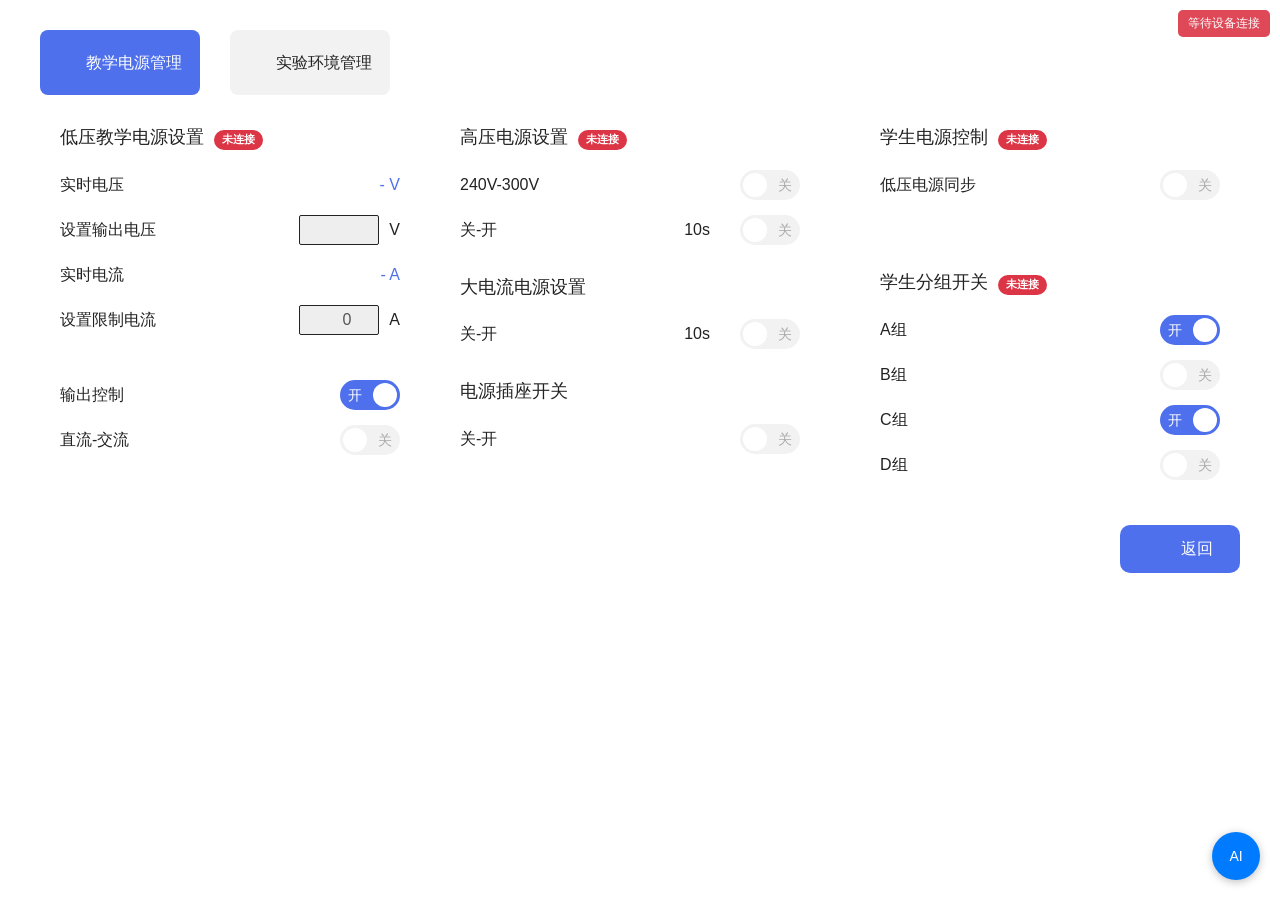
==== android/platforms/android/app/src/main/assets/www/index.html @ 3ff2d320 "Initial commit: SSLAB-WWW v2.0.1 full source" ====
<!DOCTYPE HTML>
<html lang="zh-CN">
<head>
	<meta http-equiv="Content-Type" content="text/html; charset=UTF-8">
    <meta http-equiv="X-UA-Compatible" content="IE=edge">
	<meta http-equiv="X-UA-Compatible" content="IE=edge,chrome=1">
	<meta name="renderer" content="webkit">
    <meta name="viewport" content="width=device-width, initial-scale=1.0, maximum-scale=1.0, user-scalable=no">
    <title>实验室综合管理</title>
    <meta name="description" content="">
    <meta name="keywords" content="">

    
    <!-- Bootstrap -->
	<link href="css/bootstrap.css" rel="stylesheet">
	<link href="css/style.css" rel="stylesheet">
    <style>
        /* Inline Status Badges */
        .status-badge {
            display: inline-block;
            margin-left: 10px;
            padding: 2px 8px;
            border-radius: 12px;
            font-size: 11px;
            font-weight: bold;
        }
        .status-badge.connected {
            background-color: #28a745;
            color: white;
        }
        .status-badge.disconnected {
            background-color: #dc3545;
            color: white;
        }
        .status-badge.count {
            background-color: #007bff;
            color: white;
        }
        /* Top Right System Status */
        .system-status {
            position: fixed;
            top: 10px;
            right: 10px;
            z-index: 9999;
            background: rgba(0,0,0,0.6);
            color: white;
            padding: 5px 10px;
            border-radius: 5px;
            font-size: 12px;
            display: none;
            cursor: pointer;
            user-select: none;
        }
        .system-status.online { background: rgba(40, 167, 69, 0.9); }
        .system-status.offline { background: rgba(220, 53, 69, 0.9); cursor: default; }
        #devInfoPopup {
            display: none;
            position: fixed;
            top: 40px;
            right: 10px;
            z-index: 10000;
            background: #222;
            color: #eee;
            border-radius: 6px;
            padding: 10px 14px;
            font-size: 13px;
            line-height: 1.8;
            box-shadow: 0 4px 12px rgba(0,0,0,0.5);
            min-width: 200px;
        }
        #devInfoPopup .dev-id-val { color: #5bc0de; font-family: monospace; font-size: 15px; }
        #devInfoPopup .close-tip { float: right; opacity: 0.5; cursor: pointer; margin-left: 10px; }
    </style>
</head>
<body style="background-attachment: fixed;"> <!-- Fix background scroll issue -->
    <!-- System Connection Status Indicator -->
    <div id="connStatus" class="system-status" style="display:none;"></div>
    <div id="devInfoPopup">
        <span class="close-tip" onclick="$('#devInfoPopup').hide();">✕</span>
        <div>设备ID</div>
        <div class="dev-id-val" id="popupDevId">获取中...</div>
        <div style="margin-top:6px;font-size:11px;opacity:0.6;">版本 <span id="popupVersion"></span></div>
    </div>

    <!-- Server Detection & Auto Refresh -->
    <script>
    (function() {
        var REFRESH_INTERVAL = 600000; // 10 minutes refresh
        setTimeout(function() {
            console.log("Scheduled Refresh...");
            window.location.reload();
        }, REFRESH_INTERVAL);
    })();
    </script>

	<!-- Auto-Zoom Container Script -->
	<script>
        function resizeLayout() {
            var width = window.innerWidth;
            var box = document.querySelector('.center-box');
            if(width < 1250) {
                 // Calculate zoom scale
                 var scale = width / 1250;
                 if(scale < 0.6) scale = 0.6;
                 box.style.transform = 'scale(' + scale + ')';
                 box.style.transformOrigin = 'top center';
                 box.style.width = '1200px'; 
             } else {
                 box.style.transform = 'none';
                 box.style.width = '1200px';
             }
        }
        window.addEventListener('resize', resizeLayout);
        window.addEventListener('load', resizeLayout);
	</script>
	<div class="center-box">
		<ul class="tabs-ul clearfix text-center">
			<li class="active"><a href="#home" aria-controls="home" role="tab" data-toggle="tab"><span>教学电源管理</span></a></li>
			<li><a href="#profile" aria-controls="profile" role="tab" data-toggle="tab"><span>实验环境管理</span></a></li>
			<li class="hidden-tab"><a href="#messages" aria-controls="messages" role="tab" data-toggle="tab"><span>互动教学管理</span></a></li>
			<li class="hidden-tab"><a href="#settings" aria-controls="settings" role="tab" data-toggle="tab"><span>系统设置</span></a></li>
		</ul>
		<!-- Tab panes -->
		<div class="tab-content">
		    <div role="tabpanel" class="tab-pane active" id="home">
				<div class="clearfix">
					<div class="pull-left left-box">
						<div class="box-title">低压教学电源设置<span class="status-badge disconnected" id="status8888">未连接</span></div>
						<div class="clearfix left-box-c">
							<div class="pull-left left-box-txt">实时电压</div>
							<div class="pull-right dw-txt blue" id="realVoltageDiv">- V</div>
						</div>
						<div class="clearfix left-box-c">
							<div class="pull-left left-box-txt">设置输出电压</div>
							<div class="pull-right">
								<div class="pull-left"><input type="number" class="form-control dy-input" value="" min="0" max="30" step="0.1" id="LowDYSZ" onchange="settingInput(this.id, this.value)"></div>
								<div class="pull-left dw-txt">V</div>
							</div>
						</div>
						<div class="clearfix left-box-c">
							<div class="pull-left left-box-txt">实时电流</div>
							<div class="pull-right dw-txt blue" id="realCurrentDiv">- A</div>
						</div>
						<div class="clearfix left-box-c">
							<div class="pull-left left-box-txt">设置限制电流</div>
							<div class="pull-right">
								<div class="pull-left"><input type="number" class="form-control dy-input" value="0" min="0" max="2" step="0.1" id="LowDLSZ" onchange="settingInput(this.id, this.value)"></div>
								<div class="pull-left dw-txt">A</div>
							</div>
						</div>
						<div class="clearfix left-box-c" style="margin-top: 45px;">
							<div class="pull-left left-box-txt">输出控制</div>
							<div class="pull-right">
								<div class="switch active" id="LowKZ"><input type="checkbox" checked="checked"><span>开</span><font>关</font></div>
							</div>
						</div>
						<div class="clearfix left-box-c">
							<div class="pull-left left-box-txt">直流-交流</div>
							<div class="pull-right">
								<div class="switch" id="LowDC_AC"><input type="checkbox"><span>开</span><font>关</font></div>
							</div>
						</div>
					</div>
					<div class="pull-left left-box">
						<div class="box-title">高压电源设置<span class="status-badge disconnected" id="status8234a">未连接</span></div>
						<div class="clearfix left-box-c">
							<div class="pull-left left-box-txt">240V-300V</div>
							<div class="pull-right">
								<div class="switch" id="HighXZ"><input type="checkbox"><span>开</span><font>关</font></div>
							</div>
						</div>
						<div class="clearfix left-box-c">
							<div class="pull-left left-box-txt">关-开</div>
							<div class="pull-right">
								<div class="pull-left date-txt"><span id="HighKZCountdown">10s</span></div>
								<div class="switch pull-left" id="HighKZ"><input type="checkbox"><span>开</span><font>关</font></div>
							</div>
						</div>
						<div class="box-title" style="margin-top: 30px;">大电流电源设置</div>
						<div class="clearfix left-box-c">
							<div class="pull-left left-box-txt">关-开</div>
							<div class="pull-right">
								<div class="pull-left date-txt"><span id="HighCurrentCountdown">10s</span></div>
								<div class="switch pull-left" id="HighCurrent"><input type="checkbox"><span>开</span><font>关</font></div>
							</div>
						</div>
						<div class="box-title" style="margin-top: 30px;">电源插座开关</div>
						<div class="clearfix left-box-c">
							<div class="pull-left left-box-txt">关-开</div>
							<div class="pull-right">
								<div class="switch" id="PowerCZ"><input type="checkbox"><span>开</span><font>关</font></div>
							</div>
						</div>
					</div>
					<div class="pull-right right-width">
						<div class="left-box left-box-sm">
							<div class="box-title">学生电源控制<span class="status-badge disconnected" id="status8887">未连接</span></div>
							<div class="clearfix left-box-c">
								<div class="pull-left left-box-txt">低压电源同步</div>
								<div class="pull-right">
									<div class="switch" id="LowXSTB"><input type="checkbox"><span>开</span><font>关</font></div>
								</div>
							</div>
						</div>
						<div class="left-box left-box-xs">
							<div class="box-title">学生分组开关<span class="status-badge disconnected" id="status8234b">未连接</span></div>
							<div class="clearfix left-box-c">
								<div class="pull-left left-box-txt">A组</div>
								<div class="pull-right">
									<div class="switch active" id="XS_A"><input type="checkbox" checked="checked"><span>开</span><font>关</font></div>
								</div>
							</div>
							<div class="clearfix left-box-c">
								<div class="pull-left left-box-txt">B组</div>
								<div class="pull-right">
									<div class="switch" id="XS_B"><input type="checkbox"><span>开</span><font>关</font></div>
								</div>
							</div>
							<div class="clearfix left-box-c">
								<div class="pull-left left-box-txt">C组</div>
								<div class="pull-right">
									<div class="switch active" id="XS_C"><input type="checkbox" checked="checked"><span>开</span><font>关</font></div>
								</div>
							</div>
							<div class="clearfix left-box-c">
								<div class="pull-left left-box-txt">D组</div>
								<div class="pull-right">
									<div class="switch" id="XS_D"><input type="checkbox"><span>开</span><font>关</font></div>
								</div>
							</div>
						</div>
					</div>
				</div>
				<div class="clearfix"><div class="pull-right"><a href="" class="go-back"><span>返回</span></a></div></div>
		    </div>
			
		    <div role="tabpanel" class="tab-pane" id="profile">
				<div class="clearfix">
						<div class="pull-left left-box left-box-lg">
						<div class="box-title">环境监测数据<span class="status-badge disconnected" id="status8889">加载中</span></div>
						<ul class="hj-list">
							<li class="clearfix">
								<div class="pull-left hj-left"><span>天气：</span><font class="blue" id="envWeatherDesc">-</font></div>
								<div class="pull-right hj-left"><span>紫外线：</span><font class="blue" id="envUVFnt">-</font></div>
							</li>
							<li class="clearfix">
								<div class="pull-left hj-left"><span>温度：</span><font class="blue" id="envTempFnt">- °C</font></div>
								<div class="pull-right hj-left"><span>湿度：</span><font class="blue" id="envHumidityFnt">- %</font></div>
							</li>
							<li class="clearfix">
								<div class="pull-left hj-left"><span>体感：</span><font class="blue" id="envFeelsLikeFnt">- °C</font></div>
								<div class="pull-right hj-left"><span>能见度：</span><font class="blue" id="envVisibilityFnt">- km</font></div>
							</li>
							<li class="clearfix">
								<div class="pull-left hj-left"><span>风速：</span><font class="blue" id="envWindSpeedFnt">- km/h</font></div>
								<div class="pull-right hj-left"><span>气压：</span><font class="blue" id="envPressureFnt">- hPa</font></div>
							</li>
						</ul>
						<ul class="hj-list">
							<li class="clearfix">
								<div class="pull-left hj-left"><span>电压：</span><font class="blue" id="envVoltageFnt">- V</font></div>
								<div class="pull-right hj-left"><span>电流：</span><font class="blue" id="envCurrentFnt">- A</font></div>
							</li>
							<li class="clearfix">
								<div class="pull-left hj-left"><span>功率：</span><font class="blue" id="envCapacityFnt">- W</font></div>
								<div class="pull-right hj-left"><span>用电量：</span><font class="blue" id="envKwhFnt">- 度</font></div>
							</li>
							<li class="clearfix">
								<div class="pull-left hj-left"><span>供水：</span><font class="blue" id="envWaterSupplyFnt">开启</font></div>
								<div class="pull-right hj-left"><span>排风</span><font id="envAirExhaustFnt">关闭</font></div>
							</li>
						</ul>

					</div>
					<!-- 控制区：2x2 网格，含 环境控制 / 升降与电脑 / 灯光控制 / 变频器控制 -->
					<div class="control-grid">
						<!-- 环境控制 -->
						<div class="left-box left-box-sm left-box-sm-b">
							<div class="box-title">环境控制<span class="status-badge disconnected" id="status8892">未连接</span></div>
							<div class="clearfix left-box-c">
								<div class="pull-left left-box-txt">供水控制</div>
								<div class="pull-right">
									<div class="switch active" id="GSKZ"><input type="checkbox" checked="checked"><span>开</span><font>关</font></div>
								</div>
							</div>
							<div class="clearfix left-box-c">
								<div class="pull-left left-box-txt">排风控制</div>
								<div class="pull-right">
									<div class="switch" id="PFKZ"><input type="checkbox"><span>开</span><font>关</font></div>
								</div>
							</div>
						</div>

						<!-- 升降与电脑（紧跟环境控制，位于右侧） -->
						<div class="left-box left-box-xs left-box-sm-b">
							<div class="box-title">升降与电脑<span class="status-badge count" id="status1053">0</span></div>
							<div class="clearfix left-box-c">
								<div class="pull-left left-box-txt">升起-落下</div>
								<div class="pull-right">
									<div class="switch active" id="Lifting" title="升降开关"><input type="checkbox" checked="checked"><span>开</span><font>关</font></div>
								</div>
							</div>
							<div class="clearfix left-box-c">
								<div class="pull-left left-box-txt">电脑开关</div>
								<div class="pull-right">
									<div class="switch" id="Computer" title="电脑开关"><input type="checkbox"><span>开</span><font>关</font></div>
								</div>
							</div>
						</div>

						<!-- 灯光控制（位于第二行左侧） -->
						<div class="left-box left-box-xs left-box-sm-b">
							<div class="box-title">灯光控制<span class="status-badge disconnected" id="status8890">未连接</span></div>
							<div class="clearfix left-box-c">
								<div class="pull-left left-box-txt">黑板灯</div>
								<div class="pull-right">
									<div class="switch active" id="BBLampKZ"><input type="checkbox" checked="checked"><span>开</span><font>关</font></div>
								</div>
							</div>
							<div class="clearfix left-box-c">
								<div class="pull-left left-box-txt">教室灯</div>
								<div class="pull-right">
									<div class="switch" id="CRLampKZ"><input type="checkbox"><span>开</span><font>关</font></div>
								</div>
							</div>
						</div>

						<!-- 变频器控制 -->
						<div class="left-box left-box-xs left-box-sm-b">
							<div class="box-title">变频器控制<span class="status-badge disconnected" id="status8891">未连接</span></div>
							<div class="clearfix left-box-c">
								<div class="pull-left left-box-txt">变频器开关</div>
								<div class="pull-right">
									<div class="switch" id="VFD_Power" title="变频器开关"><input type="checkbox"><span>开</span><font>关</font></div>
								</div>
							</div>
							<div class="clearfix left-box-c">
								<div class="pull-left left-box-txt">速度档位</div>
								<div class="pull-right">
									<select class="form-control dy-input" id="VFD_Speed" title="变频器速度档位" onchange="settingInput(this.id, this.value)">
										<option value="1">低速（一档）</option>
										<option value="2">中速（二档）</option>
										<option value="3">高速（三档）</option>
									</select>
								</div>
							</div>
						</div>
					</div>
				</div>
				<div class="clearfix"><div class="pull-right"><a href="" class="go-back"><span>返回</span></a></div></div>
		    </div>
			
		    <div role="tabpanel" class="tab-pane hidden-tab" id="messages">
				<div class="clearfix">
					<div class="pull-left left-box left-box-dt">
						<div class="box-title">学生互动答题区</div>
						<ul class="dt-list clearfix">
							<li><font>A1号</font><span class="zq">A</span></li>
							<li><font>B1号</font><span class="zq">A</span></li>
							<li><font>C1号</font><span class="zq">A</span></li>
							<li><font>D1号</font><span class="cw">A</span></li>
							<li><font>A2号</font><span class="zq">A</span></li>
							<li><font>B2号</font><span class="zq">A</span></li>
							<li><font>C2号</font><span class="zq">A</span></li>
							<li><font>D2号</font><span class="cw">A</span></li>
							<li><font>A3号</font><span class="zq">A</span></li>
							<li class="kuai"><font>B3号</font><span class="zq">A</span></li>
							<li><font>C3号</font><span class="zq">A</span></li>
							<li><font>D3号</font><span class="cw">A</span></li>
							<li><font>A4号</font><span class="zq">A</span></li>
							<li><font>B4号</font><span class="zq">A</span></li>
							<li><font>C4号</font><span class="zq">A</span></li>
							<li><font>D4号</font><span class="cw">A</span></li>
						</ul>
						<div class="dt-bottom text-center">本次作答：正确<span class="zq">10</span>人，错误<span class="cw">2</span>人，最快答题学生为<span class="kuai">D2</span>号</div>
					</div>
					<div class="pull-right dt-right">
						<div class="left-box left-box-sm">
							<div class="box-title">答题控制</div>
							<div class="clearfix left-box-c">
								<div class="pull-left left-box-txt">10 s</div>
								<div class="pull-right">
									<div class="switch active"><input type="checkbox" checked="checked" title="答题开关"><span>开</span><span>关</span></div>
								</div>
							</div>
						</div>
						<div class="left-box left-box-sm left-box-sm-d">
							<div class="box-title">正确答案选择</div>
							<ul class="hj-list">
								<li class="clearfix">
									<div class="pull-left hj-left"><span>甲醛：</span><font class="blue" id="envCH2OFnt">- μg/m3</font></div>
									<div class="pull-right hj-left"><span>TVOC：</span><font class="blue" id="envTVOCFnt">-</font></div>
								</li>
						</div>
					</div>
				</div>
				<div class="clearfix"><div class="pull-right"><a href="" class="go-back"><span>返回</span></a></div></div>
		    </div>
			
		    <div role="tabpanel" class="tab-pane hidden-tab" id="settings">
				<div class="clearfix">
					<div class="pull-left left-box left-box-dt">
						<div class="box-title">学生互动答题区</div>
						<ul class="dt-list clearfix">
							<li><font>A1号</font><span>1</span></li>
							<li><font>B1号</font><span>10</span></li>
							<li><font>C1号</font><span>10</span></li>
							<li><font>D1号</font><span>10</span></li>
							<li><font>A2号</font><span>10</span></li>
							<li><font>B2号</font><span>10</span></li>
							<li><font>C2号</font><span>10</span></li>
							<li><font>D2号</font><span>10</span></li>
							<li><font>A3号</font><span>10</span></li>
							<li><font>B3号</font><span>10</span></li>
							<li><font>C3号</font><span>10</span></li>
							<li><font>D3号</font><span>10</span></li>
							<li><font>A4号</font><span>10</span></li>
							<li><font>B4号</font><span>10</span></li>
							<li><font>C4号</font><span>10</span></li>
							<li><font>D4号</font><span>10</span></li>
						</ul>
					</div>
					<div class="pull-right dt-right">
						<div class="left-box left-box-sm left-box-sm-e">
							<div class="box-title">其他设置</div>
							<div class="clearfix left-box-c">
								<div class="pull-left left-box-txt">答题时间</div>
								<div class="pull-right">
									<div class="pull-left"><input type="text" class="form-control dy-input dy-input-sm" value="10" title="答题时间（秒）"></div>
									<div class="pull-left dw-txt">s</div>
								</div>
							</div>
							<div class="clearfix left-box-c">
								<div class="pull-left left-box-txt">自动关机</div>
								<div class="pull-right">
									<div class="pull-left"><input type="text" class="form-control dy-input dy-input-sm" value="10" title="自动关机（分钟）"></div>
									<div class="pull-left dw-txt">m</div>
								</div>
							</div>
						</div>
						<div class="left-box left-box-sm left-box-sm-f">
							<div class="box-title">设备信息</div>
							<div class="sb-p">主机序列号：<br><span class="blue">78:8a:86:63:85:1b</span></div>
							<div class="sb-p">通讯设备编号：<br><span class="blue" id="device-id-display-settings">获取中...</span></div>
						</div>
					</div>
				</div>
				<div class="clearfix"><div class="pull-right"><a href="" class="go-back"><span>返回</span></a></div></div>
		    </div>
		 </div>
	</div>

</body>
<script src="js/jquery.min.js" type="text/javascript"></script>
<script src="js/bootstrap.min.js" type="text/javascript"></script>

<script type="text/javascript">
// 目标说明：前端命令应发送到 Node-RED（默认端口 1880）。
// 可通过查询参数覆盖：?apiHost=127.0.0.1&apiPort=1880&useBackend=0
var qs = new URLSearchParams(location.search);
var defaultHost = (location.hostname && location.hostname !== '') ? location.hostname : '127.0.0.1';
var useBackend = true; // 默认使用新后端架构
var host = qs.get('apiHost') || defaultHost;
var httpPort = Number(qs.get('apiPort') || qs.get('httpPort')) || 1880;
var wsPort = Number(qs.get('wsPort')) || httpPort;
var enablePolling = qs.get('poll') === '1';

// 最近下发的期望状态（用于短期乐观 UI 保护）
var _lastIssued = {}; 
var _stickyKeys = {
	BBLampKZ: true,
	CRLampKZ: true,
	GSKZ: true,
	PFKZ: true,
	VFD_Power: true,
	Lifting: true,
	Computer: true
};

function buildCompatBody(key, value){
	var isBool = (typeof value === 'boolean');
	var num = isBool ? (value ? 1 : 0) : (isFinite(value) ? Number(value) : undefined);
	var txt = isBool ? (value ? 'on' : 'off') : String(value);
	var body = {};
	body[key] = value;        
	body.value = (num !== undefined ? num : value); 
	body.state = (num !== undefined ? num : (isBool ? (value?1:0) : undefined)); 
	body.bool = !!(isBool ? value : (num !== undefined ? (num!==0) : !!value));
	body.text = txt;          
	return body;
}

// 按钮点击音效
function playClickSound(){
	try {
		var AC = window.AudioContext || window.webkitAudioContext;
		if (!AC) return;
		var ctx = window.__clickAudioCtx || new AC();
		window.__clickAudioCtx = ctx;
		var now = ctx.currentTime;
		var osc1 = ctx.createOscillator();
		var gain1 = ctx.createGain();
		osc1.type = 'square';
		osc1.frequency.setValueAtTime(880, now);
		gain1.gain.setValueAtTime(0.0001, now);
		gain1.gain.exponentialRampToValueAtTime(0.35, now + 0.01);
		gain1.gain.exponentialRampToValueAtTime(0.0001, now + 0.10);
		osc1.connect(gain1).connect(ctx.destination);
		osc1.start(now);
		osc1.stop(now + 0.11);
		var osc2 = ctx.createOscillator();
		var gain2 = ctx.createGain();
		osc2.type = 'triangle';
		osc2.frequency.setValueAtTime(1320, now + 0.015);
		gain2.gain.setValueAtTime(0.0001, now + 0.015);
		gain2.gain.exponentialRampToValueAtTime(0.28, now + 0.035);
		gain2.gain.exponentialRampToValueAtTime(0.0001, now + 0.14);
		osc2.connect(gain2).connect(ctx.destination);
		osc2.start(now + 0.015);
		osc2.stop(now + 0.145);
	} catch(e) { try { console.warn('playClickSound error', e); } catch(_){} }
}

function playTickSound(){
	try {
		var AC = window.AudioContext || window.webkitAudioContext; if (!AC) return;
		var ctx = window.__clickAudioCtx || new AC(); window.__clickAudioCtx = ctx;
		var now = ctx.currentTime;
		var o = ctx.createOscillator(); var g = ctx.createGain();
		o.type = 'sine';
		o.frequency.setValueAtTime(1200, now);
		g.gain.setValueAtTime(0.0001, now);
		g.gain.exponentialRampToValueAtTime(0.15, now + 0.005);
		g.gain.exponentialRampToValueAtTime(0.0001, now + 0.06);
		o.connect(g).connect(ctx.destination);
		o.start(now); o.stop(now + 0.07);
	} catch(e) { try { console.warn('playTickSound error', e); } catch(_){} }
}

function playEndSound(){
	try {
		var AC = window.AudioContext || window.webkitAudioContext; if (!AC) return;
		var ctx = window.__clickAudioCtx || new AC(); window.__clickAudioCtx = ctx;
		var now = ctx.currentTime;
		var freqs = [1568, 1175, 880]; 
		freqs.forEach(function(f, i){
			var o = ctx.createOscillator(); var g = ctx.createGain();
			o.type = 'square';
			o.frequency.setValueAtTime(f, now + i*0.09);
			g.gain.setValueAtTime(0.0001, now + i*0.09);
			g.gain.exponentialRampToValueAtTime(0.28, now + i*0.09 + 0.01);
			g.gain.exponentialRampToValueAtTime(0.0001, now + i*0.09 + 0.12);
			o.connect(g).connect(ctx.destination);
			o.start(now + i*0.09); o.stop(now + i*0.09 + 0.13);
		});
	} catch(e) { try { console.warn('playEndSound error', e); } catch(_){} }
}

function pollDeviceId() {
	var url = "http://" + host + ":" + httpPort + "/req";
	$.get(url, function(rs) {
		try {
			var dt = typeof rs === 'string' ? JSON.parse(rs) : rs;
			if (dt._device_id) {
				$('#device-id-display').text(dt._device_id);
				$('#device-id-display-settings').text(dt._device_id);
				$('#popupDevId').text(dt._device_id);
				$('#popupVersion').text(dt._version || '');
				window._appVersion = dt._version || '';
				showSystemStatus(true);
			} else {
				setTimeout(pollDeviceId, 3000);
			}
			initTabPower(dt);
			initTabEnvironment(dt);
		} catch (e) { console.log('init parse error', e, rs); setTimeout(pollDeviceId, 3000); }
	}).fail(function() { setTimeout(pollDeviceId, 3000); });
}

$(function() {
	pollDeviceId();
	// 定时轮询设备状态 (5秒刷新一次)
	setInterval(function(){
	    refreshDeviceStatus();
	}, 5000);
});

function refreshDeviceStatus() {
    var deviceUrl = "http://" + host + ":" + httpPort + "/api/devices";
    $.get(deviceUrl, function(rs) {
        if(rs && Array.isArray(rs)) {
            parseAndRender(rs);
            showSystemStatus(true); // 显示在线状态
        } else {
            showSystemStatus(false);
        }
    }).fail(function(){
        showSystemStatus(false); // 连接失败显示离线
        markAllOffline();
    });
}

function showSystemStatus(isOnline) {
    var el = $('#connStatus');
    if(isOnline) {
        el.removeClass('offline').addClass('online').text('系统在线 ▾').show();
    } else {
        $('#devInfoPopup').hide();
        el.removeClass('online').addClass('offline').text('等待设备连接').show();
    }
}

$(document).ready(function() {
    $('#connStatus').on('click', function() {
        if (!$(this).hasClass('online')) return;
        var devId = $('#device-id-display').text() || $('#popupDevId').text();
        var ver = '';
        try { ver = window._appVersion || ''; } catch(e){}
        $('#popupDevId').text(devId);
        $('#popupVersion').text(ver);
        $('#devInfoPopup').toggle();
    });
    $(document).on('click', function(e) {
        if (!$(e.target).closest('#connStatus, #devInfoPopup').length) {
            $('#devInfoPopup').hide();
        }
    });
});

function markAllOffline() {
    // 将所有设备状态置为未连接（排除天气模块 status8889）
    $('.status-badge').not('#status8889').removeClass('connected count').addClass('disconnected').text('未连接');
    $('#status1053').removeClass('connected').addClass('count').text('0');
}

function settingInput(id, val) {
	playClickSound();
	
	if (id === 'LowDYSZ') {
		var voltage = parseFloat(val);
		if (isNaN(voltage) || voltage < 0 || voltage > 30) {
			alert('电压范围必须在 0-30V 之间');
			$('#LowDYSZ').val('0');
			return;
		}
		val = voltage.toFixed(1);
		$('#LowDYSZ').val(val);
	} else if (id === 'LowDLSZ') {
		var current = parseFloat(val);
		if (isNaN(current) || current < 0 || current > 2) {
			alert('电流范围必须在 0-2A 之间');
			$('#LowDLSZ').val('0');
			return;
		}
		val = current.toFixed(1);
		$('#LowDLSZ').val(val);
	}
	
	var url = "http://" + host + ":" + httpPort + "/" + getUrlParam1(id.toString()) + "/" + id.toString();
	
	var v = (typeof val === 'string' && /^\d+(?:\.\d+)?$/.test(val)) ? Number(val) : val;
	var jsonBody = buildCompatBody(id, v);
	
	_lastIssued[id] = { t: Date.now(), value: v };
    $.ajax({
        type: "POST",
        url: url,
        contentType: "application/json",
        data: JSON.stringify(jsonBody),
        success: function(rs) {
            console.log('[POST OK]', url, jsonBody, rs);
        },
        error: function(err) {
            console.warn('[POST FAIL]', url, jsonBody, err);
        }
    });
}
function getUrlParam1(idStr) {
	var DYSZ = ",LowKZ,LowDC,HighXZ,HighKZ,HighCurrent,PowerCZ,LowXSTB,XS_A,XS_B,XS_C,XS_D,LowDYSZ,LowDLSZ,LowDC_AC,";
	var HJGL = ",GSKZ,PFKZ,BBLampKZ,CRLampKZ,CLQQ,CLHQ,Lifting,Computer,VFD_Power,VFD_Speed,";
	if (DYSZ.indexOf("," + idStr + ",") >= 0) {
		return "JXDY"; 
	}
	if (HJGL.indexOf("," + idStr + ",") >= 0) {
		return "SYHJ"; 
	}
}
var _autoOffTimers = {};

function scheduleAutoOff(objId){
	if (objId !== 'HighKZ' && objId !== 'HighCurrent') return;
	var cdSpan = objId === 'HighKZ' ? $('#HighKZCountdown') : $('#HighCurrentCountdown');
	var remain = 10;
	cdSpan.text(remain + 's');
	if (_autoOffTimers[objId]) { clearInterval(_autoOffTimers[objId]); }
	var url = 'http://' + host + ':' + httpPort + '/' + getUrlParam1(objId) + '/' + objId;
	var timerId = setInterval(function(){
		remain -= 1;
		cdSpan.text(remain + 's');
		playTickSound();
		if (remain <= 0) {
			clearInterval(timerId);
			_autoOffTimers[objId] = null;
			playEndSound();
			
			$('#' + objId).removeClass('active');
			var body = {}; body[objId] = false;
            $.ajax({
                type: "POST",
                url: url,
                contentType: "application/json",
                data: JSON.stringify(body)
            });
		}
	}, 1000);
	_autoOffTimers[objId] = timerId;
}
$(".switch").click(function() {
	$(this).toggleClass("active");
	playClickSound();
	var objId = this.id.toString();
	
	var url = "http://" + host + ":" + httpPort + "/" + getUrlParam1(objId) + "/" + objId;
	var state = $("#" + objId).hasClass('active');
	var jsonBody = buildCompatBody(objId, state);
	_lastIssued[objId] = { t: Date.now(), value: state };
    $.ajax({
        type: "POST",
        url: url,
        contentType: "application/json",
        data: JSON.stringify(jsonBody)
    });

	if (objId === 'HighKZ' || objId === 'HighCurrent') {
		var cdSpan = objId === 'HighKZ' ? $('#HighKZCountdown') : $('#HighCurrentCountdown');
		if (state) {
			scheduleAutoOff(objId);
		} else {
			cdSpan.text('10s');
			if (_autoOffTimers[objId]) { clearInterval(_autoOffTimers[objId]); _autoOffTimers[objId] = null; }
		}
	}
})
$(".da-list li").click(function() {
	$(".da-list li").removeClass("active")
	$(this).addClass("active");
	playClickSound();
})

let websocket = null;
if (useBackend) {
	// Reconnection logic wrapper
	connectWs();
}

function connectWs() {
    if (websocket && websocket.readyState === WebSocket.OPEN) return;
    
    websocket = new WebSocket("ws://" + host + ":" + wsPort + "/ws");
    
    websocket.onopen = function () { 
        console.log('ws open'); 
        showSystemStatus(true);
    }
    
    websocket.onclose = function () { 
        console.log('ws close'); 
        showSystemStatus(false);
        // Try reconnect in 3s
        setTimeout(connectWs, 3000);
    }
    
    websocket.onmessage = function (ev) {
		try {
			if (typeof ev.data === 'string') {
                if (ev.data.indexOf('/data') >= 0) {
                    var dt = JSON.parse(ev.data);
                    initTabPower(dt);
                    initTabEnvironment(dt);
                    initTabInteractive(dt);
                    initTabSystem(dt);
                } 
                else {
                    var msg = JSON.parse(ev.data);
                    
                    if (msg.type === 'scan_complete') {
                        if (typeof parseAndRender === 'function') {
                            parseAndRender(msg.data); 
                        }
                    }
                    
                    else if (msg.type === 'cmd_result') {
                        // console.log('CMD Result:', msg);
                    }
                }
			}
		} catch(e) { console.log('ws parse error', e); }
	}
	
	websocket.onerror = function(er) {
		console.log('ws error', er);
	}
}

window.onbeforeunload = function() {
	if (websocket && (websocket.readyState === WebSocket.OPEN || websocket.readyState === WebSocket.CONNECTING)) {
		websocket.close();
	}
};

function initTabPower(dt) {
	function setSwitchState(id, state){
		function coerceBool(v){
			if (typeof v === 'boolean') return v;
			if (v === 1 || v === '1' || v === 'true' || v === 'on' || v === 'ON') return true;
			if (v === 0 || v === '0' || v === 'false' || v === 'off' || v === 'OFF') return false;
			return null;
		}
		var b = coerceBool(state);
		if (b === null) return;
		var li = _lastIssued[id];
		var ttl = (_stickyKeys[id] ? 5*60*1000 : 10000);
		if (li && (Date.now() - li.t) < ttl) {
			var desired = coerceBool(li.value);
			if (typeof desired === 'boolean' && desired !== b) {
				return;
			}
		}
		var $el = $('#' + id);
		if (b) { $el.addClass('active'); }
		else { $el.removeClass('active'); }
		$el.find('input[type="checkbox"]').prop('checked', !!b);
	}
	if (dt.Low_SSDY != undefined) {
		$("#realVoltageDiv").html(dt.Low_SSDY + ' V');	
	}
	if (dt.LowDYSZ != undefined) {
		$("#LowDYSZ").val(dt.LowDYSZ);
	}
	if (dt.Low_SSDL != undefined) {
		$("#realCurrentDiv").html(dt.Low_SSDL + ' A');
	}
	if (dt.LowDLSZ != undefined) {
		var val = parseFloat(dt.LowDLSZ);
		if (val > 0) {
			$("#LowDLSZ").val(dt.LowDLSZ);
		} else if ($("#LowDLSZ").val() == ""){
             $("#LowDLSZ").val(2);
        }
	}
	setSwitchState('LowKZ', dt.LowKZ);
	setSwitchState('LowDC_AC', dt.LowDC_AC);
	setSwitchState('HighXZ', dt.HighXZ);
	setSwitchState('HighKZ', dt.HighKZ);
	setSwitchState('HighCurrent', dt.HighCurrent);
	setSwitchState('PowerCZ', dt.PowerCZ);
	setSwitchState('LowXSTB', dt.LowXSTB);
	setSwitchState('XS_A', dt.XS_A);
	setSwitchState('XS_B', dt.XS_B);
	setSwitchState('XS_C', dt.XS_C);
	setSwitchState('XS_D', dt.XS_D);
}

function initTabEnvironment(dt) {
	function setSwitchState(id, state){
		function coerceBool(v){
			if (typeof v === 'boolean') return v;
			if (v === 1 || v === '1' || v === 'true' || v === 'on' || v === 'ON') return true;
			if (v === 0 || v === '0' || v === 'false' || v === 'off' || v === 'OFF') return false;
			return null;
		}
		var b = coerceBool(state);
		if (b === null) return;
		var li = _lastIssued[id];
		var ttl = (_stickyKeys[id] ? 5*60*1000 : 10000);
		if (li && (Date.now() - li.t) < ttl) {
			var desired = coerceBool(li.value);
			if (typeof desired === 'boolean' && desired !== b) {
				return;
			}
		}
		var $el2 = $('#' + id);
		if (b) { $el2.addClass('active'); }
		else { $el2.removeClass('active'); }
		$el2.find('input[type="checkbox"]').prop('checked', !!b);
	}
	if (dt.Temperature != undefined && dt.Temperature !== null) {
		$("#envTempFnt").html(dt.Temperature + ' °C');
	}
	if (dt.Humidity != undefined && dt.Humidity !== null) {
		$("#envHumidityFnt").html(dt.Humidity + ' %');
	}
	// 天气数据通过 /api/weather 单独获取
	if (!window._weatherLoaded) {
		window._weatherLoaded = true;
		fetchWeatherData();
		setInterval(fetchWeatherData, 600000); // 10分钟刷新
	}
	if (dt.U != undefined) {
		$("#envVoltageFnt").html(dt.U + ' V');
	}
	if (dt.I != undefined) {
		$("#envCurrentFnt").html(dt.I + ' A');
	}
	if (dt.P != undefined) {
		$("#envCapacityFnt").html(dt.P + ' W');
	}
	if (dt.Ep != undefined) {
		$("#envKwhFnt").html(dt.Ep + ' 度');
	}
	if (dt.GSKZ_state != undefined && dt.GSKZ_state) {
		$("#envWaterSupplyFnt").addClass('blue');
		$("#envWaterSupplyFnt").text("开启");
	} else {
		$("#envWaterSupplyFnt").removeClass('blue');
		$("#envWaterSupplyFnt").text("关闭");
	}
	if (dt.PFKZ_state != undefined && dt.PFKZ_state) {
		$("#envAirExhaustFnt").addClass('blue');
		$("#envAirExhaustFnt").text("开启");
	} else {
		$("#envAirExhaustFnt").removeClass('blue');
		$("#envAirExhaustFnt").text("关闭");
	}
	
	setSwitchState('GSKZ', dt.GSKZ);
	setSwitchState('PFKZ', dt.PFKZ);
	setSwitchState('BBLampKZ', dt.BBLampKZ);
	setSwitchState('CRLampKZ', dt.CRLampKZ);
	setSwitchState('CLQQ', dt.CLQQ);
	setSwitchState('CLHQ', dt.CLHQ);
	setSwitchState('Lifting', dt.Lifting);
	setSwitchState('Computer', dt.Computer);
}

function initTabInteractive(dt) {
    // no-op
}

function initTabSystem(dt) {
    // no-op
}

document.addEventListener('DOMContentLoaded', function(){
	var root = document.createElement('div');
	root.innerHTML = '\n<div class="ai-fab" id="aiFab" title="实验助手">AI</div>\n<div class="ai-panel" id="aiPanel">\n  <div class="ai-header">实验助手 <span id="aiClose" title="关闭">×</span></div>\n  <div class="ai-body" id="aiBody"></div>\n  <div class="ai-input">\n    <input type="text" id="aiText" placeholder="问我：实验室安全、理化生小知识…"/>\n    <button id="aiSend">发送</button>\n  </div>\n</div>';
	document.body.appendChild(root);
	var fab = document.getElementById('aiFab');
	var panel = document.getElementById('aiPanel');
	var close = document.getElementById('aiClose');
	var bodyEl = document.getElementById('aiBody');
	var input = document.getElementById('aiText');
	function appendMsg(role, text){
		var div = document.createElement('div');
		div.className = 'ai-msg ' + (role === 'user' ? 'ai-user' : 'ai-bot');
		div.textContent = text;
		bodyEl.appendChild(div);
		bodyEl.scrollTop = bodyEl.scrollHeight;
	}
	function appendInfo(text){ appendMsg('bot', text); }
	var __localKB = [];
	(function(){
		try{
			fetch('js/local_kb.json', { cache: 'no-cache' })
			  .then(function(r){ return r.ok ? r.json() : []; })
			  .then(function(data){ if (Array.isArray(data)) { __localKB = data; appendInfo('已加载本地知识库条目：' + data.length); } })
			  .catch(function(){ /* local_kb.json not found, ignore */ });
		}catch(e){ try { console.warn('load local_kb failed', e); } catch(_){} }
	})();

	function tokenize(s){
		if (!s) return [];
		var parts = [];
		var cur = '';
		for (var ch of s){
			var code = ch.charCodeAt(0);
			var isAscii = code <= 0x007f;
			if (isAscii){
				if (/\w/.test(ch)) { cur += ch.toLowerCase(); }
				else { if (cur) parts.push(cur), cur=''; }
			} else {
				if (cur) parts.push(cur), cur='';
				parts.push(ch);
			}
		}
		if (cur) parts.push(cur);
		return parts;
	}

	function scoreQuery(qTokens, entry){
		var score = 0;
		var keys = entry.keywords || [];
		for (var k of keys){
			for (var qt of qTokens){
				if (!qt) continue;
				if (k.indexOf(qt) >= 0 || qt.indexOf(k) >= 0) score += Math.max(1, Math.min(k.length, qt.length) / 2);
			}
		}
		return score;
	}

	function offlineAnswer(q){
		var qTokens = tokenize(q);
		var best = null, bestScore = 0;
		for (var e of __localKB){
			var s = scoreQuery(qTokens, e);
			if (s > bestScore) { best = e; bestScore = s; }
		}
		if (best && bestScore >= 1) return best.answer;
		return '这里是本地小知识库的回答。我可以解答实验室安全与理化生基础常识。若需更复杂答案，可点击“启用WebLLM”在浏览器本地加载模型获得更丰富答案。';
	}
	
	function applyLocalUI(key, value){
		try{
			var $el = $('#' + key);
			if ($el && $el.hasClass('switch')){
				if (value) { $el.addClass('active'); } else { $el.removeClass('active'); }
				$el.find('input[type="checkbox"]').prop('checked', !!value);
				return;
			}
			if (key === 'LowDYSZ') { $('#LowDYSZ').val(value); return; }
			if (key === 'LowDLSZ') { $('#LowDLSZ').val(value); return; }
			if (key === 'VFD_Speed') { $('#VFD_Speed').val(String(value)); return; }
		}catch(e){ try{ console.warn('applyLocalUI error', key, value, e); }catch(_){} }
	}

    var _numpadTargetId = null; 
    
    function initCustomNumPad() {
        if (document.getElementById('custom-numpad')) return;

        var html = `
        <div id="custom-numpad" style="display:none; position:fixed; top:50%; left:50%; transform:translate(-50%, -50%); 
            width:300px; background:#fff; border:1px solid #ccc; box-shadow:0 0 15px rgba(0,0,0,0.5); z-index:99999; border-radius:5px;">
            <div style="background:#f1f1f1; padding:10px; border-bottom:1px solid #ddd; font-weight:bold; text-align:center;">
                输入数值
                <span style="float:right; cursor:pointer;" onclick="closeNumPad()">×</span>
            </div>
            <div style="padding:10px;">
                <input type="text" id="numpad-display" readonly style="width:100%; height:40px; font-size:20px; text-align:right; margin-bottom:10px; padding:5px;">
                <div style="display:grid; grid-template-columns: repeat(3, 1fr); gap:5px;">
                    <button class="btn btn-default" onclick="npKey('1')" style="height:50px; font-size:18px;">1</button>
                    <button class="btn btn-default" onclick="npKey('2')" style="height:50px; font-size:18px;">2</button>
                    <button class="btn btn-default" onclick="npKey('3')" style="height:50px; font-size:18px;">3</button>
                    
                    <button class="btn btn-default" onclick="npKey('4')" style="height:50px; font-size:18px;">4</button>
                    <button class="btn btn-default" onclick="npKey('5')" style="height:50px; font-size:18px;">5</button>
                    <button class="btn btn-default" onclick="npKey('6')" style="height:50px; font-size:18px;">6</button>
                    
                    <button class="btn btn-default" onclick="npKey('7')" style="height:50px; font-size:18px;">7</button>
                    <button class="btn btn-default" onclick="npKey('8')" style="height:50px; font-size:18px;">8</button>
                    <button class="btn btn-default" onclick="npKey('9')" style="height:50px; font-size:18px;">9</button>
                    
                    <button class="btn btn-default" onclick="npKey('.')" style="height:50px; font-size:18px;">.</button>
                    <button class="btn btn-default" onclick="npKey('0')" style="height:50px; font-size:18px;">0</button>
                    <button class="btn btn-warning" onclick="npKey('del')" style="height:50px; font-size:18px;">←</button>
                </div>
                <div style="margin-top:5px; display:grid; grid-template-columns: 1fr 1fr; gap:5px;">
                     <button class="btn btn-danger" onclick="closeNumPad()" style="height:45px;">取消</button>
                     <button class="btn btn-success" onclick="npConfirm()" style="height:45px;">确定</button>
                </div>
            </div>
        </div>
        `;
        $('body').append(html);

        $('#LowDYSZ, #LowDLSZ').attr('readonly', 'readonly').on('click focus', function(e){
            e.preventDefault();
            this.blur();
            openNumPad(this.id);
        });
    }

    window.openNumPad = function(targetId) {
        _numpadTargetId = targetId;
        var currentVal = $('#' + targetId).val();
        $('#numpad-display').val(currentVal);
        $('#custom-numpad').show();
    };

    window.closeNumPad = function() {
        $('#custom-numpad').hide();
        _numpadTargetId = null;
    };

    window.npKey = function(k) {
        var d = $('#numpad-display');
        var v = d.val();
        if (k === 'del') {
            d.val(v.slice(0, -1));
        } else {
            if (k === '.' && v.indexOf('.') !== -1) return;
            d.val(v + k);
        }
    };

    window.npConfirm = function() {
        if (_numpadTargetId) {
            var val = $('#numpad-display').val();
            var el = document.getElementById(_numpadTargetId);
            if (el) {
                el.value = val;
                if (el.onchange) el.onchange(); 
            }
        }
        closeNumPad();
    };

    $(document).ready(function(){
        setTimeout(initCustomNumPad, 1000); 
    });

	function parseNumberWithUnit(t){
		var m = t.match(/(\d+(?:\.\d+)?)\s*(m?a|毫安|安|A|v|伏)/i);
		if (!m) return null;
		var val = parseFloat(m[1]);
		var unit = (m[2] || '').toLowerCase();
		if (unit === 'ma' || unit === '毫安') val = val/1000;
		return { value: val, unit: unit };
	}
	function inferOnOff(t){
		if (/(打开|开启|开|启用|启动|上电|合闸)/.test(t)) return true;
		if (/(关闭|关|停用|停止|禁用|断电|分闸)/.test(t)) return false;
		return null;
	}
	var CONTROL_MAP = [
		{ key:'HighKZ',      synonyms:['高压','高压电','高压电源'] },
		{ key:'HighCurrent', synonyms:['大电流','大电','大电流电源'] },
		{ key:'LowKZ',       synonyms:['低压电源','低压开关','低压'] },
		{ key:'LowDC',       synonyms:['直流输出','直流','DC'] },
		{ key:'HighXZ',      synonyms:['高压限值','高压限制'] },
		{ key:'PowerCZ',     synonyms:['电源插座','电源重置','插座开关','电源控制'] },
		{ key:'LowXSTB',     synonyms:['学生同步','同步学生','一键同步'] },
		{ key:'XS_A',        synonyms:['A组','A 组','甲组'] },
		{ key:'XS_B',        synonyms:['B组','B 组','乙组'] },
		{ key:'XS_C',        synonyms:['C组','C 组','丙组'] },
		{ key:'XS_D',        synonyms:['D组','D 组','丁组'] },
		{ key:'LowDYSZ',     synonyms:['低压电压','电压设置','电压','伏'] },
		{ key:'LowDLSZ',     synonyms:['低压电流','电流设置','电流','安'] },
		{ key:'LowDC_AC',    synonyms:['低压交直流','交直流切换','AC/DC'] },
		{ key:'GSKZ',        synonyms:['供水','水源','水阀'] },
		{ key:'PFKZ',        synonyms:['排风','通风','风机'] },
		{ key:'BBLampKZ',    synonyms:['黑板灯','板书灯'] },
		{ key:'CRLampKZ',    synonyms:['教室灯','室内灯'] },
		{ key:'CLQQ',        synonyms:['窗帘前','窗帘拉起','拉起窗帘','前区窗帘'] },
		{ key:'CLHQ',        synonyms:['窗帘后','窗帘放下','放下窗帘','后区窗帘'] },
		{ key:'Lifting',     synonyms:['升降','升起','落下','讲台升降'] },
		{ key:'Computer',    synonyms:['电脑','主机','计算机'] },
		{ key:'VFD_Power',   synonyms:['变频器','VFD','电机','风机变频','变频开关'] },
		{ key:'VFD_Speed',   synonyms:['速度','转速','档位','频率'] }
	];
	function inferKey(t){
		for (var i=0;i<CONTROL_MAP.length;i++){
			var item = CONTROL_MAP[i];
			for (var j=0;j<item.synonyms.length;j++){
				if (t.indexOf(item.synonyms[j]) !== -1) return item.key;
			}
		}
		if (/电压|伏/.test(t)) return 'LowDYSZ';
		if (/电流|安/.test(t)) return 'LowDLSZ';
		return null;
	}
	function parseControlIntent(t){
		var txt = (t||'').replace(/\s+/g,'');
		var key = inferKey(txt);
		var groups = [];
		if (/全部|全体|所有(学生|分组|小组)?/.test(txt)) groups = ['XS_A','XS_B','XS_C','XS_D'];
		if (/A组/.test(txt)) groups.push('XS_A');
		if (/B组/.test(txt)) groups.push('XS_B');
		if (/C组/.test(txt)) groups.push('XS_C');
		if (/D组/.test(txt)) groups.push('XS_D');

		var n = parseNumberWithUnit(txt) || txt.match(/(\d+(?:\.\d+)?)/);
		var val = null;
		if (n){
			if (n.value != null) {
				val = n.value;
			} else {
				val = parseFloat(n[1]);
			}
			if (!isFinite(val)) {
				val = null;
			}
		}
		if (/电压|伏/.test(txt) && val != null){ val = Math.max(0, Math.min(30, val)); }
		if (/电流|安/.test(txt) && val != null){ val = Math.max(0, Math.min(5, val)); }

		var actions = [];
		if (/(同步|一键同步|锁定)/.test(txt)){
			if (val != null) actions.push({ key:'LowDYSZ', value: val });
			actions.push({ key:'LowKZ', value: true });
			actions.push({ key:'LowXSTB', value: true });
			for (var g1 of groups){
				actions.push({ key: g1, value: true });
			}
			return actions.length ? actions : null;
		}

		if (!key) {
			var onOffVal = inferOnOff(txt);
			if (groups.length && onOffVal !== null){
				for (var g2 of groups){
					actions.push({ key: g2, value: onOffVal });
				}
				return actions;
			}
			return null;
		}

		if (key === 'LowDYSZ' || /电压|伏/.test(txt)){
			if (val != null) actions.push({ key:'LowDYSZ', value: val });
			return actions.length ? actions : null;
		}
		if (key === 'LowDLSZ' || /电流|安/.test(txt)){
			if (val != null) actions.push({ key:'LowDLSZ', value: val });
			return actions.length ? actions : null;
		}

		if (key === 'VFD_Speed' || /档位|速度|转速|频率|hz|赫兹|低速|中速|高速/.test(txt)){
			var sp = 0;
			var m1 = txt.match(/((一|1)档|低速|一挡)/); if(m1) sp = 1;
			var m2 = txt.match(/((二|2)档|中速|二挡)/); if(m2) sp = 2;
			var m3 = txt.match(/((三|3)档|高速|三挡)/); if(m3) sp = 3;
			if (!sp && val!=null) {
				if (val<=1.5) sp = 1; else if (val<2.5) sp=2; else sp=3;
			}
			if (sp>=1 && sp<=3) {
				actions.push({ key:'VFD_Speed', value: sp });
				if (!/关/.test(txt)) actions.push({ key:'VFD_Power', value: true });
			}
			return actions.length ? actions : null;
		}

		var onOff2 = inferOnOff(txt);
		if (onOff2 !== null) {
			actions.push({ key:key, value:onOff2 });
			return actions;
		}
		return null;
	}
	function postControl(key, value){
		try {
			var domain = getUrlParam1(key); 
			if (!domain) domain = 'JXDY';
			var url = 'http://' + host + ':' + httpPort + '/' + domain + '/' + key;
			var body = buildCompatBody(key, value);
			return new Promise(function(resolve){
				$.post(url, body, function(rs){
					console.log('[POST OK]', url, body, rs);
					resolve({ ok:true, rs:rs });
				}).fail(function(err){
					console.warn('[POST FAIL]', url, body, err);
					resolve({ ok:false });
				});
			});
		} catch(e){ return Promise.resolve({ ok:false, err:e }); }
	}
	async function aiProvider(prompt){
		var action = parseControlIntent(prompt);
		if (action && action.length){
			var needEnvTab = false;
			for (var x of action){
				if (['GSKZ','PFKZ','BBLampKZ','CRLampKZ','CLQQ','CLHQ','Lifting','Computer','VFD_Power','VFD_Speed'].indexOf(x.key) !== -1) { needEnvTab = true; break; }
			}
			if (needEnvTab){ $("a[href='#profile']").tab('show'); }
			var order = action.slice().sort(function(a,b){
				if (a.key==='VFD_Speed' && b.key==='VFD_Power') return -1;
				if (a.key==='VFD_Power' && b.key==='VFD_Speed') return 1;
				return 0;
			});
			var ok = 0, fail = 0;
			for (var a of order){
				var res = await postControl(a.key, a.value);
				if (res.ok) {
					ok++;
					applyLocalUI(a.key, a.value);
					if (a.value === true && (a.key === 'HighKZ' || a.key === 'HighCurrent')){
						scheduleAutoOff(a.key);
					}
				} else { fail++; }
			}
			return '已提交到后台执行。成功 '+ ok +' 项，未成功 '+ fail +' 项。';
		}
		return offlineAnswer(prompt);
	}
	function send(){
		var t = (input.value || '').trim(); if (!t) return;
		appendMsg('user', t); input.value='';
		aiProvider(t).then(function(ans){ appendMsg('bot', ans); });
	}
	fab.addEventListener('click', function(){ panel.classList.add('show'); input.focus(); });
	close.addEventListener('click', function(){ panel.classList.remove('show'); });
	document.getElementById('aiSend').addEventListener('click', send);
	input.addEventListener('keydown', function(e){ if (e.key === 'Enter') send(); });

    var apiBase = "http://" + host + ":" + httpPort;
    
});

function fetchWeatherData() {
    var weatherUrl = "http://" + host + ":" + httpPort + "/api/weather";
    $.get(weatherUrl, function(w) {
        if (!w || !w.temp) return;
        $("#envWeatherDesc").html(w.desc || '-');
        $("#envTempFnt").html(w.temp + ' °C');
        $("#envHumidityFnt").html(w.humidity + ' %');
        $("#envFeelsLikeFnt").html(w.feels_like + ' °C');
        $("#envWindSpeedFnt").html(w.wind_speed + ' km/h');
        $("#envPressureFnt").html(w.pressure + ' hPa');
        $("#envVisibilityFnt").html(w.visibility + ' km');
        $("#envUVFnt").html(w.uv);
        $("#status8889").removeClass('disconnected').addClass('connected').text('在线');
    }).fail(function() {
        $("#status8889").removeClass('connected').addClass('disconnected').text('离线');
    });
}

function parseAndRender(devices) {
    if (!Array.isArray(devices)) devices = [];
    
    var counts = {
        8887: 0, 8888: 0, 8234: 0, 1053: 0,
        8890: 0, 8891: 0, 8892: 0
    };

    devices.forEach(function(d){
        if (!d.online) return;
        var port = d.port || 0;
        if (counts.hasOwnProperty(port)) counts[port]++;
    });
    
    updateModuleStatus('status8890', counts[8890], false);
    updateModuleStatus('status8891', counts[8891], false);
    updateModuleStatus('status1053', counts[1053], true);
    updateModuleStatus('status8892', counts[8892], false);
    updateModuleStatus('status8888', counts[8888], false);
    updateModuleStatus('status8234a', counts[8234], false);
    updateModuleStatus('status8887', counts[8887], false);
    updateModuleStatus('status8234b', counts[8234], false);
}

function updateModuleStatus(id, count, showCount) {
    var elem = $('#' + id);
    if (!elem.length) return;
    
    elem.removeClass('connected disconnected count');
    
    if (showCount) {
        elem.addClass('count').text(count || 0);
    } else if (count > 0) {
        elem.addClass('connected').text('已连接');
    } else {
        elem.addClass('disconnected').text('未连接');
    }
}
</script>
</html>
---- android/platforms/android/app/src/main/assets/www/css/style.css ----
/* ========== AI Helper Floating Panel ========== */
.ai-fab {
    position: fixed;
    right: 20px;
    bottom: 20px;
    width: 48px;
    height: 48px;
    line-height: 48px;
    text-align: center;
    background: #007bff;
    color: #fff;
    border-radius: 50%;
    cursor: pointer;
    box-shadow: 0 2px 8px rgba(0,0,0,0.25);
    z-index: 9998;
    -webkit-user-select: none;
    user-select: none;
}
.ai-panel {
    position: fixed;
    right: 20px;
    bottom: 80px;
    width: 360px;
    max-width: calc(100vw - 40px);
    max-height: calc(100vh - 120px);
    background: #fff;
    border: 1px solid #ddd;
    border-radius: 8px;
    box-shadow: 0 8px 24px rgba(0,0,0,0.15);
    display: none;
    z-index: 9999;
    overflow: hidden;
}
.ai-panel.show { display: block; }
.ai-header {
    padding: 10px 12px;
    background: #f7f7f9;
    border-bottom: 1px solid #eee;
    font-weight: 600;
}
.ai-header #aiClose { float: right; cursor: pointer; }
.ai-body {
    padding: 10px 12px;
    height: 360px;
    overflow: auto;
}
.ai-input { display: flex; gap: 8px; padding: 10px 12px; border-top: 1px solid #eee; }
.ai-input input[type="text"] { flex: 1; min-width: 0; }
.ai-input button { white-space: nowrap; }
.ai-msg { margin: 6px 0; font-size: 14px; line-height: 1.5; }
.ai-user { text-align: right; }
.ai-bot { text-align: left; color: #333; }

/* 1280x800 优化与低分辨率保护 */
@media (max-width: 1366px), (max-height: 820px) {
    .ai-panel { width: 340px; }
    .ai-body { height: 300px; }
}
@media (max-width: 1280px), (max-height: 800px) {
    .ai-panel { width: 320px; }
    .ai-body { height: 280px; }
}
body{ font-family:"微软雅黑", Arial, sans-serif; font-size:14px; min-height: 100vh;  color:#222; background: url(../images/back.png) center no-repeat; background-size: cover; padding-top: 30px; position: relative;}
li{ list-style:none;}
ul{ padding:0; margin:0;}
a{ color:#444;text-decoration:none}
a:hover{ text-decoration:none !important; color: #272d5a;}
a:focus{ text-decoration:none !important; outline: none !important;}
button:focus,button:hover{outline: none !important;}
ul,ol{ margin:0; padding:0; }
img{ max-width:100%;}
input,button {outline:none;}
.img-hide{ overflow:hidden; display: block; }
.img-hide img{ transition: 0.3s all; }
.img-hide:hover img{transform: scale(1.05,1.05); }
.txt-elise{overflow:hidden;
    text-overflow:ellipsis;
    white-space:nowrap;}
.center-box{ width: 1200px; margin:0 auto; }
.tabs-ul li{ float: left; margin-right: 30px; margin-bottom: 10px; }
.tabs-ul li a{ display: block; position: relative; background: #f2f2f2; border-radius: 8px; line-height: 65px; font-size: 16px; color: #222; width: 160px; }
.tabs-ul li:nth-child(1) a span{ padding-left: 28px; background: url(../images/icon01.png) left center no-repeat; }
.tabs-ul li:nth-child(2) a span{ padding-left: 28px; background: url(../images/icon02.png) left center no-repeat; }
.tabs-ul li:nth-child(3) a span{ padding-left: 28px; background: url(../images/icon03.png) left center no-repeat; }
.tabs-ul li:nth-child(4) a span{ padding-left: 28px; background: url(../images/icon04.png) left center no-repeat; }
.tabs-ul li:nth-child(1).active a span{ padding-left: 28px; background: url(../images/icon01-1.png) left center no-repeat; }
.tabs-ul li:nth-child(2).active a span{ padding-left: 28px; background: url(../images/icon02-1.png) left center no-repeat; }
.tabs-ul li:nth-child(3).active a span{ padding-left: 28px; background: url(../images/icon03-1.png) left center no-repeat; }
.tabs-ul li:nth-child(4).active a span{ padding-left: 28px; background: url(../images/icon04-1.png) left center no-repeat; }
.tabs-ul li.active a{ background: #4e70ec; color: #fff; }
.left-box{ width: 380px; margin-right: 20px; border-radius: 30px; background: #fff; height: 400px; padding:20px; box-sizing: border-box; }
.box-title{ font-size: 18px; color: #222; padding-bottom: 4px; }
.left-box-txt{ font-size: 16px; line-height: 30px; }
.dy-input{ height: 30px; border:solid 1px #222; border-radius: 2px; box-shadow: none; text-align: right; font-size: 16px; width: 80px; }
.dw-txt{ font-size: 16px; line-height: 30px; margin-left: 10px; }
.left-box-c{ margin-top: 15px; }
.hj-left font{ color: #aaa; }
.blue,.hj-left font.blue{ color: #4e70ec; }
.switch{ position: relative; cursor: pointer; transition: 0.3s all; width: 60px; background: #f2f2f2; border-radius: 30px; height: 30px; }
.switch input{ position: absolute; opacity: 0; left: 0; top: 0; width: 100%; height: 100%; }
.switch:before{ display: block; content: ""; z-index: 100; transition: 0.3s all; position: absolute; left: 3px; top: 3px; bottom: 3px; width: 24px; height: 24px; border-radius: 50%; background: #fff; }
.switch span{ position: absolute; left: 3px; top: 3px; bottom: 3px; width: 24px; height: 24px; border-radius: 50%; font-size: 14px; color: #fff; line-height: 24px; text-align: center; }
.switch font{ position: absolute; right: 3px; top: 3px; bottom: 3px; width: 24px; height: 24px; border-radius: 50%; font-size: 14px; color: #aaa; line-height: 24px; text-align: center; }
.switch.active{ background: #4e70ec; }
.switch.active:before{ left: 33px; }
.date-txt{ margin-right: 30px; font-size: 16px; line-height: 30px; }
.right-width{ width: 380px; }
.left-box-sm{ height: 125px; margin-bottom: 20px; width: 100%; }
.left-box-xs{ height: 255px; width: 100%; }
.go-back{ display: block; border-radius: 10px; color: #fff!important; font-size: 16px; width: 120px; margin-top: 20px; line-height: 48px; text-align: center; background: #4e70ec; }
.go-back span{ display: inline-block; line-height: 48px; padding-left: 33px; background: url(../images/go-back.png) left center no-repeat; }
.hj-list li{ font-size: 16px; margin-bottom: 15px; }
.hj-list{ padding-top: 20px; }
.hj-list li span{ display: inline-block; width: 65px; }
.hj-left{ width: 50%; }
.left-box-lg{ width: 380px; }
.right-width-lg{ width: 250px; }
.left-box-sm-b{ height: 195px; }
.left-box-dt{ width: 650px; }
.dt-list li{ float: left; width: 25%; margin-bottom: 25px; font-size: 16px; line-height: 30px; }
.dt-list li font{ display: inline-block; width: 56px;}
.dt-list li span{ display: inline-block; line-height: 30px; border:solid 1px #222; border-radius: 2px; width: 60px; text-align: center; }
.zq{ color: #00b361; } 
.cw{ color: #fe0000; } 
.kuai{ color: #4e70ec; }
.dt-list{ padding-top: 30px; height: 310px; }
.dt-bottom{ font-size: 16px; }
.dt-bottom span{ padding:0 5px; }
.dt-right{ width: 210px; }
.da-list li{ position: relative; padding-left: 32px; font-size: 18px; line-height: 22px; margin-bottom: 10px; }
.da-list li:before{ display: block; content: ""; position: absolute; left: 0; top: 0; width: 22px; height: 22px; border:solid 1px #222; line-height: 20px; text-align: center; }
.da-list li.active:before{ content: "✔"; background: #4e70ec; border-color: #4e70ec; color: #fff; font-size: 16px; }
.da-list li.active{ color: #4e70ec; }
.left-box-sm-d{ height: 270px; margin-bottom: 0; }
.left-box-sm-e{ height: 180px; }
.dy-input-sm{ width: 60px; }
.left-box-sm-e .dw-txt{ width: 15px; text-align: center; }
.sb-p{ font-size: 16px; margin-top: 20px; }
.left-box-sm-f{ height: 210px; margin-bottom: 0; }
.feature-disabled{ position: relative; overflow: hidden; }
.feature-disabled:after{ content:"未开放"; position:absolute; left:0; top:0; right:0; bottom:0; background: rgba(0,0,0,0.45); color:#fff; font-size:18px; display:flex; align-items:center; justify-content:center; border-radius:30px; z-index:10; pointer-events:none; }
.feature-disabled .switch{ pointer-events:none; filter: grayscale(1); opacity: 0.6; }
.hidden-tab{ display: none !important; }

/* AI 浮窗样式 */
/* 删除旧的 AI 浮窗重复样式，保留顶部定义 */

/* ========== 环境控制区 2x2 网格 ========== */
.control-grid{
    float: right;             /* 明确靠右，与左侧监测卡并排 */
    display: flex;
    flex-wrap: wrap;
    gap: 20px;                /* 行/列间距统一用 gap，去掉子项 margin */
    justify-content: flex-start;
    width: 780px;             /* 380 + 380 + 20 = 780 */
}
.control-grid .left-box,
.control-grid .left-box.left-box-xs,
.control-grid .left-box.left-box-sm,
.control-grid .left-box.left-box-sm-b{
    box-sizing: border-box;   /* 高度包括 padding，便于与左侧卡片对齐 */
    width: 380px;             /* 380 + 380 + 20 = 780 */
    height: calc((400px - 20px) / 2); /* 微调-2px，避免视觉上略高 */
    padding: 20px;
    margin-right: 0 !important; /* 移除 .left-box 默认 margin-right */
    margin-bottom: 0 !important; /* Remove double spacing (gap + margin) */
}
@media (max-width: 1280px), (max-height: 800px){
    /* 
       如果是 1280px 屏幕，1200px 宽度应该刚好 (左右40 margin)
       不需要额外缩小，除非有滚动条。如果需要微调，可以在这里改
    */
    /* .control-grid .left-box... { width: 380px; } - Keep consistent */
}
@media (max-width: 920px){
    .control-grid{ gap: 12px; }
    .control-grid .left-box{ width: 100%; height: auto; }
}
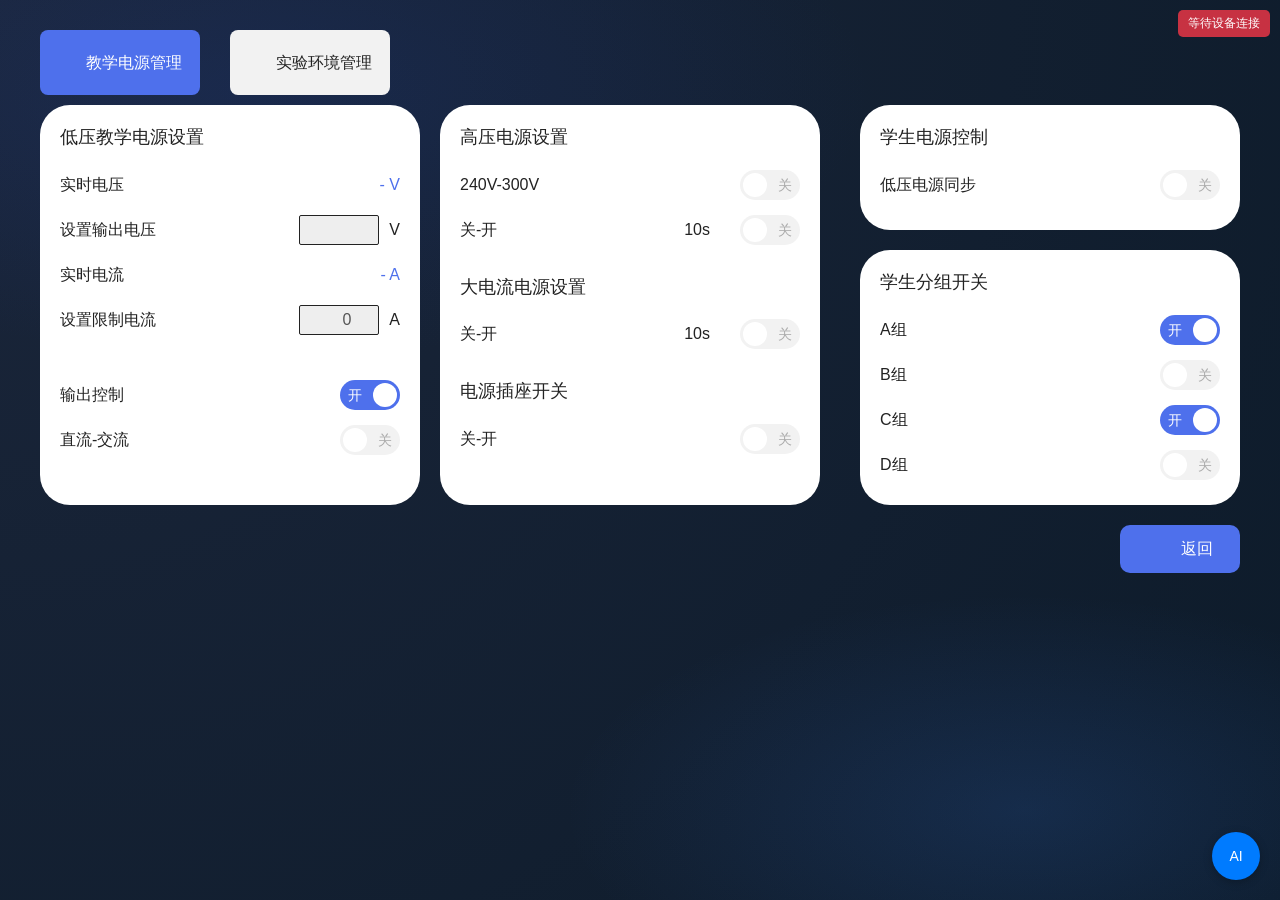
==== commit d657a7ef: "feat: UI upgrade - SSLMS-HMI blue-gradient dark theme Design System (extracted from SSLAB-Android-HM" ====
--- a/android/platforms/android/app/src/main/assets/www/index.html
+++ b/android/platforms/android/app/src/main/assets/www/index.html
@@ -13,6 +13,7 @@
     
     <!-- Bootstrap -->
 	<link href="css/bootstrap.css" rel="stylesheet">
+	<link href="css/sslab-theme.css" rel="stylesheet">
 	<link href="css/style.css" rel="stylesheet">
     <style>
         /* Inline Status Badges */
@@ -25,11 +26,11 @@
             font-weight: bold;
         }
         .status-badge.connected {
-            background-color: #28a745;
+            background-color: var(--sslab-success);
             color: white;
         }
         .status-badge.disconnected {
-            background-color: #dc3545;
+            background-color: var(--sslab-error);
             color: white;
         }
         .status-badge.count {
@@ -72,7 +73,7 @@
         #devInfoPopup .close-tip { float: right; opacity: 0.5; cursor: pointer; margin-left: 10px; }
     </style>
 </head>
-<body style="background-attachment: fixed;"> <!-- Fix background scroll issue -->
+<body class="sslab-theme">
     <!-- System Connection Status Indicator -->
     <div id="connStatus" class="system-status" style="display:none;"></div>
     <div id="devInfoPopup">
@@ -450,6 +451,10 @@
 		 </div>
 	</div>
 
+
+    <script>
+    (function(){document.documentElement.classList.add('sslab-loaded');})();
+    </script>
 </body>
 <script src="js/jquery.min.js" type="text/javascript"></script>
 <script src="js/bootstrap.min.js" type="text/javascript"></script>
@@ -1039,20 +1044,20 @@
             <div style="padding:10px;">
                 <input type="text" id="numpad-display" readonly style="width:100%; height:40px; font-size:20px; text-align:right; margin-bottom:10px; padding:5px;">
                 <div style="display:grid; grid-template-columns: repeat(3, 1fr); gap:5px;">
-                    <button class="btn btn-default" onclick="npKey('1')" style="height:50px; font-size:18px;">1</button>
-                    <button class="btn btn-default" onclick="npKey('2')" style="height:50px; font-size:18px;">2</button>
-                    <button class="btn btn-default" onclick="npKey('3')" style="height:50px; font-size:18px;">3</button>
+                    <button class="btn btn-default sslab-btn-secondary" onclick="npKey('1')" style="height:50px; font-size:18px;">1</button>
+                    <button class="btn btn-default sslab-btn-secondary" onclick="npKey('2')" style="height:50px; font-size:18px;">2</button>
+                    <button class="btn btn-default sslab-btn-secondary" onclick="npKey('3')" style="height:50px; font-size:18px;">3</button>
                     
-                    <button class="btn btn-default" onclick="npKey('4')" style="height:50px; font-size:18px;">4</button>
-                    <button class="btn btn-default" onclick="npKey('5')" style="height:50px; font-size:18px;">5</button>
-                    <button class="btn btn-default" onclick="npKey('6')" style="height:50px; font-size:18px;">6</button>
+                    <button class="btn btn-default sslab-btn-secondary" onclick="npKey('4')" style="height:50px; font-size:18px;">4</button>
+                    <button class="btn btn-default sslab-btn-secondary" onclick="npKey('5')" style="height:50px; font-size:18px;">5</button>
+                    <button class="btn btn-default sslab-btn-secondary" onclick="npKey('6')" style="height:50px; font-size:18px;">6</button>
                     
-                    <button class="btn btn-default" onclick="npKey('7')" style="height:50px; font-size:18px;">7</button>
-                    <button class="btn btn-default" onclick="npKey('8')" style="height:50px; font-size:18px;">8</button>
-                    <button class="btn btn-default" onclick="npKey('9')" style="height:50px; font-size:18px;">9</button>
+                    <button class="btn btn-default sslab-btn-secondary" onclick="npKey('7')" style="height:50px; font-size:18px;">7</button>
+                    <button class="btn btn-default sslab-btn-secondary" onclick="npKey('8')" style="height:50px; font-size:18px;">8</button>
+                    <button class="btn btn-default sslab-btn-secondary" onclick="npKey('9')" style="height:50px; font-size:18px;">9</button>
                     
-                    <button class="btn btn-default" onclick="npKey('.')" style="height:50px; font-size:18px;">.</button>
-                    <button class="btn btn-default" onclick="npKey('0')" style="height:50px; font-size:18px;">0</button>
+                    <button class="btn btn-default sslab-btn-secondary" onclick="npKey('.')" style="height:50px; font-size:18px;">.</button>
+                    <button class="btn btn-default sslab-btn-secondary" onclick="npKey('0')" style="height:50px; font-size:18px;">0</button>
                     <button class="btn btn-warning" onclick="npKey('del')" style="height:50px; font-size:18px;">←</button>
                 </div>
                 <div style="margin-top:5px; display:grid; grid-template-columns: 1fr 1fr; gap:5px;">
--- a/android/platforms/android/app/src/main/assets/www/css/sslab-theme.css
+++ b/android/platforms/android/app/src/main/assets/www/css/sslab-theme.css
@@ -0,0 +1,714 @@
+/* ============================================================
+   SSLAB Control Panel — Blue-Gradient Dark Theme
+   Design Language: SSLMS-HMI (Jetpack Compose)
+   ============================================================ */
+
+/* ---- CSS Variables / Design Tokens ---- */
+:root {
+  /* Blue Gradient Palette */
+  --sslab-blue-900: #0D1B2A;    /* deepest navy background */
+  --sslab-blue-800: #1B263B;    /* surface / card background */
+  --sslab-blue-700: #1E3A8A;    /* primary deep blue */
+  --sslab-blue-600: #3D5A80;    /* primary muted */
+  --sslab-blue-500: #3B82F6;    /* accent / secondary blue */
+  --sslab-blue-400: #60A5FA;    /* light blue highlight */
+  --sslab-blue-300: #98C1D9;    /* soft blue */
+  --sslab-blue-200: #93C5FD;    /* very light blue */
+  --sslab-blue-100: #BBDEFB;    /* subtle blue tint */
+  --sslab-blue-50:  #E3F2FD;    /* barely blue */
+  
+  /* Gradient */
+  --gradient-primary: linear-gradient(135deg, #1E3A8A 0%, #3B82F6 60%, #60A5FA 100%);
+  --gradient-surface: radial-gradient(circle at top left, #1B263B 0%, #0D1B2A 100%);
+  --gradient-button: linear-gradient(90deg, #3D5A80 0%, #5E8AA8 100%);
+  --gradient-card-hover: linear-gradient(135deg, #1B263B 0%, #3D5A80 100%);
+  
+  /* Status Colors */
+  --color-success: #10B981;
+  --color-success-dark: #059669;
+  --color-warning: #F59E0B;
+  --color-warning-dark: #D97706;
+  --color-error: #EF4444;
+  --color-error-dark: #DC2626;
+  --color-info: #06B6D4;
+  --color-info-dark: #0891B2;
+  
+  /* Text */
+  --text-primary: #E0E1DD;
+  --text-secondary: #CED4DA;
+  --text-muted: #6C757D;
+  --text-on-primary: #FFFFFF;
+  
+  /* Surfaces */
+  --surface-dark: #1B263B;
+  --surface-elevated: #343A40;
+  --surface-glass: rgba(27, 38, 59, 0.85);
+  --surface-glass-light: rgba(255, 255, 255, 0.06);
+  
+  /* Misc */
+  --border-subtle: rgba(255, 255, 255, 0.08);
+  --border-medium: rgba(255, 255, 255, 0.12);
+  --shadow-card: 0 4px 24px rgba(0, 0, 0, 0.3);
+  --shadow-elevated: 0 8px 32px rgba(0, 0, 0, 0.4);
+  --radius-sm: 8px;
+  --radius-md: 12px;
+  --radius-lg: 16px;
+  --radius-xl: 20px;
+  
+  /* Transitions */
+  --transition-fast: 150ms ease;
+  --transition-normal: 250ms ease;
+  --transition-slow: 400ms cubic-bezier(0.4, 0, 0.2, 1);
+}
+
+/* ---- Reset & Base ---- */
+* {
+  box-sizing: border-box;
+}
+
+body {
+  margin: 0;
+  padding: 0;
+  font-family: -apple-system, BlinkMacSystemFont, "Segoe UI", "PingFang SC", "Microsoft YaHei", sans-serif;
+  background: var(--sslab-blue-900);
+  color: var(--text-primary);
+  min-height: 100vh;
+  -webkit-font-smoothing: antialiased;
+  -moz-osx-font-smoothing: grayscale;
+}
+
+/* Subtle animated background */
+body::before {
+  content: '';
+  position: fixed;
+  inset: 0;
+  background: 
+    radial-gradient(ellipse 80% 50% at 20% 10%, rgba(30, 58, 138, 0.25) 0%, transparent 60%),
+    radial-gradient(ellipse 60% 40% at 80% 90%, rgba(59, 130, 246, 0.15) 0%, transparent 60%),
+    var(--gradient-surface);
+  z-index: -1;
+  animation: bgPulse 12s ease-in-out infinite alternate;
+}
+
+@keyframes bgPulse {
+  0% { opacity: 0.9; }
+  100% { opacity: 1; }
+}
+
+/* ---- Typography ---- */
+h1, h2, h3, h4, h5, h6 {
+  color: var(--text-primary);
+  font-weight: 600;
+  letter-spacing: -0.01em;
+}
+
+h1 { font-size: 1.75rem; }
+h2 { font-size: 1.4rem; }
+h3 { font-size: 1.15rem; }
+
+/* ---- Layout ---- */
+.main-container {
+  max-width: 1200px;
+  margin: 0 auto;
+  padding: 16px 20px 40px;
+}
+
+/* ---- Top Bar / Header ---- */
+.top-bar {
+  display: flex;
+  align-items: center;
+  justify-content: space-between;
+  padding: 12px 20px;
+  background: var(--surface-glass);
+  backdrop-filter: blur(20px);
+  -webkit-backdrop-filter: blur(20px);
+  border-bottom: 1px solid var(--border-subtle);
+  position: sticky;
+  top: 0;
+  z-index: 100;
+}
+
+.top-bar .brand {
+  display: flex;
+  align-items: center;
+  gap: 10px;
+  font-size: 1.15rem;
+  font-weight: 700;
+  color: var(--text-primary);
+}
+
+.top-bar .brand .logo-icon {
+  width: 34px;
+  height: 34px;
+  border-radius: var(--radius-sm);
+  background: var(--gradient-primary);
+  display: flex;
+  align-items: center;
+  justify-content: center;
+  font-size: 1.1rem;
+}
+
+.top-bar .status-area {
+  display: flex;
+  align-items: center;
+  gap: 12px;
+}
+
+/* ---- Status Badges ---- */
+.status-badge {
+  display: inline-flex;
+  align-items: center;
+  gap: 5px;
+  padding: 4px 10px;
+  border-radius: 20px;
+  font-size: 0.75rem;
+  font-weight: 600;
+  letter-spacing: 0.02em;
+}
+
+.status-badge.online {
+  background: rgba(16, 185, 129, 0.15);
+  color: var(--color-success);
+  border: 1px solid rgba(16, 185, 129, 0.3);
+}
+
+.status-badge.online::before {
+  content: '';
+  display: inline-block;
+  width: 7px;
+  height: 7px;
+  border-radius: 50%;
+  background: var(--color-success);
+  box-shadow: 0 0 6px var(--color-success);
+  animation: pulse-dot 2s infinite;
+}
+
+.status-badge.offline {
+  background: rgba(239, 68, 68, 0.15);
+  color: var(--color-error);
+  border: 1px solid rgba(239, 68, 68, 0.3);
+}
+
+.status-badge.offline::before {
+  content: '';
+  display: inline-block;
+  width: 7px;
+  height: 7px;
+  border-radius: 50%;
+  background: var(--color-error);
+}
+
+.status-badge.info {
+  background: rgba(6, 182, 212, 0.15);
+  color: var(--color-info);
+  border: 1px solid rgba(6, 182, 212, 0.3);
+}
+
+@keyframes pulse-dot {
+  0%, 100% { opacity: 1; }
+  50% { opacity: 0.5; }
+}
+
+/* ---- Cards ---- */
+.card-sslab {
+  background: var(--surface-glass);
+  backdrop-filter: blur(10px);
+  -webkit-backdrop-filter: blur(10px);
+  border: 1px solid var(--border-subtle);
+  border-radius: var(--radius-lg);
+  padding: 20px;
+  margin-bottom: 16px;
+  box-shadow: var(--shadow-card);
+  transition: transform var(--transition-normal), box-shadow var(--transition-normal),
+              border-color var(--transition-normal);
+}
+
+.card-sslab:hover {
+  transform: translateY(-2px);
+  box-shadow: var(--shadow-elevated);
+  border-color: rgba(59, 130, 246, 0.3);
+}
+
+.card-sslab .card-header {
+  display: flex;
+  align-items: center;
+  justify-content: space-between;
+  margin-bottom: 14px;
+  padding-bottom: 12px;
+  border-bottom: 1px solid var(--border-subtle);
+}
+
+.card-sslab .card-title {
+  font-size: 1.05rem;
+  font-weight: 600;
+  color: var(--text-primary);
+  display: flex;
+  align-items: center;
+  gap: 8px;
+}
+
+.card-sslab .card-title .icon {
+  width: 32px;
+  height: 32px;
+  border-radius: var(--radius-sm);
+  background: var(--gradient-primary);
+  display: inline-flex;
+  align-items: center;
+  justify-content: center;
+  font-size: 0.95rem;
+}
+
+/* ---- Control Toggle Switches ---- */
+.toggle-switch {
+  position: relative;
+  display: inline-flex;
+  align-items: center;
+  gap: 10px;
+  cursor: pointer;
+  user-select: none;
+}
+
+.toggle-switch input {
+  opacity: 0;
+  width: 0;
+  height: 0;
+  position: absolute;
+}
+
+.toggle-switch .slider {
+  width: 50px;
+  height: 28px;
+  background: rgba(255, 255, 255, 0.12);
+  border-radius: 14px;
+  position: relative;
+  transition: background var(--transition-fast);
+}
+
+.toggle-switch .slider::after {
+  content: '';
+  position: absolute;
+  top: 3px;
+  left: 3px;
+  width: 22px;
+  height: 22px;
+  border-radius: 50%;
+  background: #FFF;
+  box-shadow: 0 2px 4px rgba(0,0,0,0.2);
+  transition: transform var(--transition-normal);
+}
+
+.toggle-switch input:checked + .slider {
+  background: var(--gradient-primary);
+}
+
+.toggle-switch input:checked + .slider::after {
+  transform: translateX(22px);
+}
+
+.toggle-switch .label {
+  font-size: 0.9rem;
+  font-weight: 500;
+  color: var(--text-secondary);
+}
+
+/* ---- Buttons ---- */
+.btn-sslab {
+  display: inline-flex;
+  align-items: center;
+  justify-content: center;
+  gap: 8px;
+  padding: 10px 20px;
+  border: none;
+  border-radius: var(--radius-md);
+  font-size: 0.9rem;
+  font-weight: 600;
+  letter-spacing: 0.02em;
+  cursor: pointer;
+  transition: all var(--transition-fast);
+  position: relative;
+  overflow: hidden;
+}
+
+.btn-sslab::after {
+  content: '';
+  position: absolute;
+  inset: 0;
+  background: rgba(255, 255, 255, 0);
+  transition: background var(--transition-fast);
+}
+
+.btn-sslab:hover::after {
+  background: rgba(255, 255, 255, 0.08);
+}
+
+.btn-sslab:active {
+  transform: scale(0.97);
+}
+
+.btn-primary {
+  background: var(--gradient-primary);
+  color: var(--text-on-primary);
+  box-shadow: 0 2px 8px rgba(59, 130, 246, 0.3);
+}
+
+.btn-primary:hover {
+  box-shadow: 0 4px 16px rgba(59, 130, 246, 0.45);
+}
+
+.btn-outline {
+  background: transparent;
+  color: var(--sslab-blue-400);
+  border: 1.5px solid rgba(96, 165, 250, 0.4);
+}
+
+.btn-outline:hover {
+  background: rgba(96, 165, 250, 0.1);
+  border-color: var(--sslab-blue-400);
+}
+
+.btn-danger {
+  background: var(--color-error);
+  color: #FFF;
+  box-shadow: 0 2px 8px rgba(239, 68, 68, 0.3);
+}
+
+.btn-sm {
+  padding: 6px 14px;
+  font-size: 0.8rem;
+  border-radius: var(--radius-sm);
+}
+
+.btn-lg {
+  padding: 14px 28px;
+  font-size: 1rem;
+  border-radius: var(--radius-lg);
+}
+
+/* ---- Control Panel Grid ---- */
+.control-grid {
+  display: grid;
+  grid-template-columns: repeat(auto-fill, minmax(280px, 1fr));
+  gap: 16px;
+}
+
+/* ---- Device Status Indicators ---- */
+.device-status {
+  display: flex;
+  align-items: center;
+  gap: 12px;
+  padding: 10px 14px;
+  border-radius: var(--radius-sm);
+  background: var(--surface-glass-light);
+  border: 1px solid var(--border-subtle);
+}
+
+.device-status .indicator {
+  width: 10px;
+  height: 10px;
+  border-radius: 50%;
+  flex-shrink: 0;
+}
+
+.device-status .indicator.active {
+  background: var(--color-success);
+  box-shadow: 0 0 8px var(--color-success);
+}
+
+.device-status .indicator.inactive {
+  background: var(--text-muted);
+}
+
+.device-status .indicator.warning {
+  background: var(--color-warning);
+  box-shadow: 0 0 8px var(--color-warning);
+}
+
+/* ---- Progress Bars ---- */
+.progress-sslab {
+  height: 6px;
+  border-radius: 3px;
+  background: rgba(255, 255, 255, 0.08);
+  overflow: hidden;
+}
+
+.progress-sslab .fill {
+  height: 100%;
+  border-radius: 3px;
+  background: var(--gradient-primary);
+  transition: width var(--transition-slow);
+}
+
+/* ---- Slider Inputs (Voltage/Current) ---- */
+input[type="range"].sslab-slider {
+  -webkit-appearance: none;
+  width: 100%;
+  height: 6px;
+  border-radius: 3px;
+  background: rgba(255, 255, 255, 0.12);
+  outline: none;
+}
+
+input[type="range"].sslab-slider::-webkit-slider-thumb {
+  -webkit-appearance: none;
+  width: 22px;
+  height: 22px;
+  border-radius: 50%;
+  background: var(--gradient-primary);
+  cursor: pointer;
+  box-shadow: 0 2px 8px rgba(59, 130, 246, 0.4);
+  transition: transform var(--transition-fast);
+}
+
+input[type="range"].sslab-slider::-webkit-slider-thumb:hover {
+  transform: scale(1.15);
+}
+
+/* ---- Number Input ---- */
+.input-sslab {
+  padding: 8px 14px;
+  border-radius: var(--radius-sm);
+  background: var(--surface-glass-light);
+  border: 1px solid var(--border-medium);
+  color: var(--text-primary);
+  font-size: 0.9rem;
+  outline: none;
+  transition: border-color var(--transition-fast), box-shadow var(--transition-fast);
+}
+
+.input-sslab:focus {
+  border-color: var(--sslab-blue-400);
+  box-shadow: 0 0 0 3px rgba(59, 130, 246, 0.15);
+}
+
+.input-sslab::placeholder {
+  color: var(--text-muted);
+}
+
+/* ---- Table Styling ---- */
+.table-sslab {
+  width: 100%;
+  border-collapse: collapse;
+}
+
+.table-sslab th {
+  text-align: left;
+  padding: 10px 14px;
+  font-size: 0.8rem;
+  font-weight: 600;
+  color: var(--text-muted);
+  text-transform: uppercase;
+  letter-spacing: 0.05em;
+  border-bottom: 1px solid var(--border-subtle);
+}
+
+.table-sslab td {
+  padding: 10px 14px;
+  font-size: 0.9rem;
+  border-bottom: 1px solid var(--border-subtle);
+}
+
+.table-sslab tr:hover td {
+  background: var(--surface-glass-light);
+}
+
+/* ---- Modal / Dialog ---- */
+.modal-sslab-overlay {
+  position: fixed;
+  inset: 0;
+  background: rgba(0, 0, 0, 0.6);
+  backdrop-filter: blur(4px);
+  z-index: 200;
+  display: flex;
+  align-items: center;
+  justify-content: center;
+}
+
+.modal-sslab {
+  background: var(--surface-dark);
+  border: 1px solid var(--border-subtle);
+  border-radius: var(--radius-lg);
+  padding: 24px;
+  min-width: 320px;
+  max-width: 90vw;
+  box-shadow: var(--shadow-elevated);
+}
+
+.modal-sslab .modal-header {
+  display: flex;
+  align-items: center;
+  justify-content: space-between;
+  margin-bottom: 16px;
+}
+
+.modal-sslab .modal-title {
+  font-size: 1.15rem;
+  font-weight: 600;
+}
+
+.modal-sslab .modal-close {
+  width: 32px;
+  height: 32px;
+  border-radius: 50%;
+  border: none;
+  background: rgba(255, 255, 255, 0.06);
+  color: var(--text-secondary);
+  cursor: pointer;
+  font-size: 1.1rem;
+  display: flex;
+  align-items: center;
+  justify-content: center;
+  transition: background var(--transition-fast);
+}
+
+.modal-sslab .modal-close:hover {
+  background: rgba(255, 255, 255, 0.12);
+}
+
+/* ---- Tab Navigation ---- */
+.tabs-sslab {
+  display: flex;
+  gap: 2px;
+  border-bottom: 1px solid var(--border-subtle);
+  margin-bottom: 16px;
+}
+
+.tabs-sslab .tab {
+  padding: 10px 20px;
+  font-size: 0.85rem;
+  font-weight: 500;
+  color: var(--text-muted);
+  cursor: pointer;
+  border-bottom: 2px solid transparent;
+  transition: all var(--transition-fast);
+}
+
+.tabs-sslab .tab:hover {
+  color: var(--text-secondary);
+}
+
+.tabs-sslab .tab.active {
+  color: var(--sslab-blue-400);
+  border-bottom-color: var(--sslab-blue-400);
+}
+
+/* ---- Floating Action Button (Admin Panel) ---- */
+.fab-sslab {
+  position: fixed;
+  right: 20px;
+  bottom: 20px;
+  width: 52px;
+  height: 52px;
+  border-radius: 50%;
+  background: var(--gradient-primary);
+  border: none;
+  color: #FFF;
+  font-size: 1.3rem;
+  cursor: pointer;
+  box-shadow: 0 4px 20px rgba(59, 130, 246, 0.4);
+  z-index: 150;
+  display: flex;
+  align-items: center;
+  justify-content: center;
+  transition: transform var(--transition-fast), box-shadow var(--transition-fast);
+}
+
+.fab-sslab:hover {
+  transform: scale(1.08);
+  box-shadow: 0 6px 28px rgba(59, 130, 246, 0.55);
+}
+
+.fab-sslab:active {
+  transform: scale(0.95);
+}
+
+/* ---- Toast Notifications ---- */
+.toast-sslab {
+  position: fixed;
+  top: 20px;
+  right: 20px;
+  padding: 12px 20px;
+  border-radius: var(--radius-md);
+  color: #FFF;
+  font-size: 0.85rem;
+  font-weight: 500;
+  z-index: 9999;
+  box-shadow: var(--shadow-elevated);
+  animation: toastIn 0.3s ease;
+}
+
+.toast-sslab.success {
+  background: var(--color-success);
+}
+
+.toast-sslab.error {
+  background: var(--color-error);
+}
+
+.toast-sslab.warning {
+  background: var(--color-warning);
+  color: #000;
+}
+
+.toast-sslab.info {
+  background: var(--color-info);
+}
+
+@keyframes toastIn {
+  from { opacity: 0; transform: translateX(40px); }
+  to { opacity: 1; transform: translateX(0); }
+}
+
+/* ---- Responsive ---- */
+@media (max-width: 768px) {
+  .control-grid {
+    grid-template-columns: 1fr;
+  }
+  
+  .main-container {
+    padding: 10px 12px 30px;
+  }
+  
+  .top-bar {
+    padding: 10px 14px;
+  }
+  
+  .card-sslab {
+    padding: 14px;
+  }
+}
+
+/* ---- Utility ---- */
+.text-gradient {
+  background: var(--gradient-primary);
+  -webkit-background-clip: text;
+  -webkit-text-fill-color: transparent;
+  background-clip: text;
+}
+
+.glass-panel {
+  background: var(--surface-glass);
+  backdrop-filter: blur(10px);
+  -webkit-backdrop-filter: blur(10px);
+  border: 1px solid var(--border-subtle);
+  border-radius: var(--radius-lg);
+}
+
+.spacer { flex: 1; }
+
+/* ---- Scrollbar ---- */
+::-webkit-scrollbar {
+  width: 6px;
+}
+
+::-webkit-scrollbar-track {
+  background: transparent;
+}
+
+::-webkit-scrollbar-thumb {
+  background: rgba(255, 255, 255, 0.12);
+  border-radius: 3px;
+}
+
+::-webkit-scrollbar-thumb:hover {
+  background: rgba(255, 255, 255, 0.2);
+}
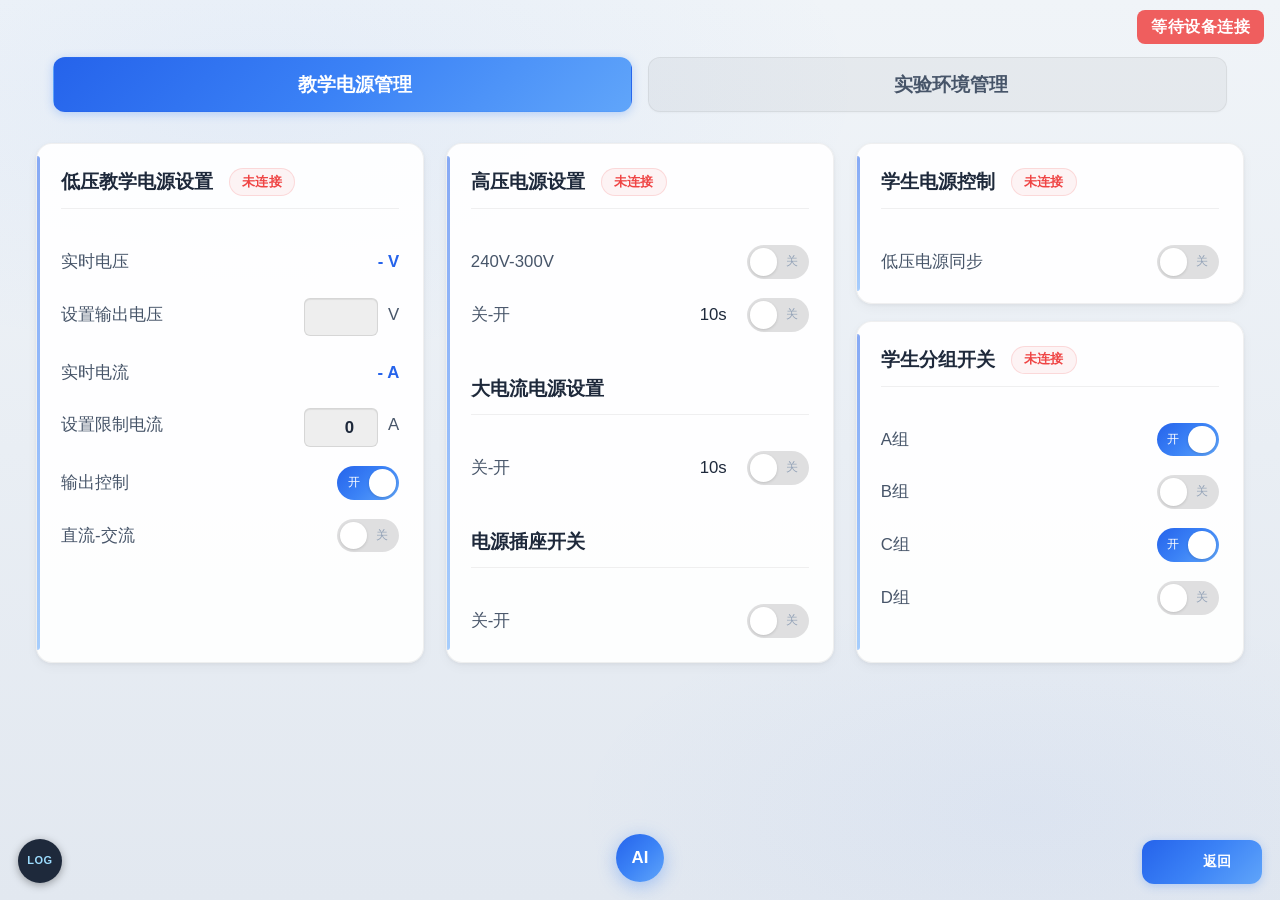
==== commit 5dd89094: "feat: v3.2 comprehensive update - firmware, UI fixes, tools, Android sync Firmware: DeviceConfig/Web" ====
--- a/android/platforms/android/app/src/main/assets/www/index.html
+++ b/android/platforms/android/app/src/main/assets/www/index.html
@@ -1,593 +1,883 @@
-<!DOCTYPE HTML>
+﻿<!DOCTYPE HTML>
+
 <html lang="zh-CN">
+
 <head>
+
 	<meta http-equiv="Content-Type" content="text/html; charset=UTF-8">
+
     <meta http-equiv="X-UA-Compatible" content="IE=edge">
+
 	<meta http-equiv="X-UA-Compatible" content="IE=edge,chrome=1">
+
 	<meta name="renderer" content="webkit">
-    <meta name="viewport" content="width=device-width, initial-scale=1.0, maximum-scale=1.0, user-scalable=no">
+
+    <meta name="viewport" content="width=device-width, initial-scale=1.0, maximum-scale=1.5, user-scalable=yes">
+
     <title>实验室综合管理</title>
+
     <meta name="description" content="">
+
     <meta name="keywords" content="">
 
     
+
     <!-- Bootstrap -->
+
 	<link href="css/bootstrap.css" rel="stylesheet">
+
 	<link href="css/sslab-theme.css" rel="stylesheet">
+
 	<link href="css/style.css" rel="stylesheet">
-    <style>
-        /* Inline Status Badges */
-        .status-badge {
-            display: inline-block;
-            margin-left: 10px;
-            padding: 2px 8px;
-            border-radius: 12px;
-            font-size: 11px;
-            font-weight: bold;
-        }
-        .status-badge.connected {
-            background-color: var(--sslab-success);
-            color: white;
-        }
-        .status-badge.disconnected {
-            background-color: var(--sslab-error);
-            color: white;
-        }
-        .status-badge.count {
-            background-color: #007bff;
-            color: white;
-        }
-        /* Top Right System Status */
-        .system-status {
-            position: fixed;
-            top: 10px;
-            right: 10px;
-            z-index: 9999;
-            background: rgba(0,0,0,0.6);
-            color: white;
-            padding: 5px 10px;
-            border-radius: 5px;
-            font-size: 12px;
-            display: none;
-            cursor: pointer;
-            user-select: none;
-        }
-        .system-status.online { background: rgba(40, 167, 69, 0.9); }
-        .system-status.offline { background: rgba(220, 53, 69, 0.9); cursor: default; }
-        #devInfoPopup {
-            display: none;
-            position: fixed;
-            top: 40px;
-            right: 10px;
-            z-index: 10000;
-            background: #222;
-            color: #eee;
-            border-radius: 6px;
-            padding: 10px 14px;
-            font-size: 13px;
-            line-height: 1.8;
-            box-shadow: 0 4px 12px rgba(0,0,0,0.5);
-            min-width: 200px;
-        }
-        #devInfoPopup .dev-id-val { color: #5bc0de; font-family: monospace; font-size: 15px; }
-        #devInfoPopup .close-tip { float: right; opacity: 0.5; cursor: pointer; margin-left: 10px; }
-    </style>
 </head>
+
 <body class="sslab-theme">
+
     <!-- System Connection Status Indicator -->
+
     <div id="connStatus" class="system-status" style="display:none;"></div>
+
     <div id="devInfoPopup">
+
         <span class="close-tip" onclick="$('#devInfoPopup').hide();">✕</span>
+
         <div>设备ID</div>
+
         <div class="dev-id-val" id="popupDevId">获取中...</div>
+
         <div style="margin-top:6px;font-size:11px;opacity:0.6;">版本 <span id="popupVersion"></span></div>
+
     </div>
 
-    <!-- Server Detection & Auto Refresh -->
+    
+
+	
+
+	<div class="center-box">
+
+		<ul class="tabs-ul clearfix text-center">
+
+			<li class="active"><a href="#home" aria-controls="home" role="tab" data-toggle="tab"><span>教学电源管理</span></a></li>
+
+			<li><a href="#profile" aria-controls="profile" role="tab" data-toggle="tab"><span>实验环境管理</span></a></li>
+
+		</ul>
+
+		<!-- Tab panes -->
+
+		<div class="tab-content">
+
+		    <div role="tabpanel" class="tab-pane active" id="home">
+
+				<div class="clearfix">
+
+					<div class="pull-left left-box">
+
+						<div class="box-title">低压教学电源设置<span class="status-badge disconnected" id="status8888">未连接</span></div>
+
+						<div class="clearfix left-box-c">
+
+							<div class="pull-left left-box-txt">实时电压</div>
+
+							<div class="pull-right dw-txt blue" id="realVoltageDiv">- V</div>
+
+						</div>
+
+						<div class="clearfix left-box-c">
+
+							<div class="pull-left left-box-txt">设置输出电压</div>
+
+							<div class="pull-right">
+
+								<div class="pull-left"><input type="number" class="form-control dy-input" value="" min="0" max="30" step="0.1" id="LowDYSZ" onchange="settingInput(this.id, this.value)"></div>
+
+								<div class="pull-left dw-txt">V</div>
+
+							</div>
+
+						</div>
+
+						<div class="clearfix left-box-c">
+
+							<div class="pull-left left-box-txt">实时电流</div>
+
+							<div class="pull-right dw-txt blue" id="realCurrentDiv">- A</div>
+
+						</div>
+
+						<div class="clearfix left-box-c">
+
+							<div class="pull-left left-box-txt">设置限制电流</div>
+
+							<div class="pull-right">
+
+								<div class="pull-left"><input type="number" class="form-control dy-input" value="0" min="0" max="2" step="0.1" id="LowDLSZ" onchange="settingInput(this.id, this.value)"></div>
+
+								<div class="pull-left dw-txt">A</div>
+
+							</div>
+
+						</div>
+
+						<div class="clearfix left-box-c gap-section-start">
+
+							<div class="pull-left left-box-txt">输出控制</div>
+
+							<div class="pull-right">
+
+								<div class="switch active" id="LowKZ"><input type="checkbox" checked="checked"><span>开</span><font>关</font></div>
+
+							</div>
+
+						</div>
+
+						<div class="clearfix left-box-c">
+
+							<div class="pull-left left-box-txt">直流-交流</div>
+
+							<div class="pull-right">
+
+								<div class="switch" id="LowDC_AC"><input type="checkbox"><span>开</span><font>关</font></div>
+
+							</div>
+
+						</div>
+
+					</div>
+
+					<div class="pull-left left-box">
+
+						<div class="box-title">高压电源设置<span class="status-badge disconnected" id="status8234a">未连接</span></div>
+
+						<div class="clearfix left-box-c">
+
+							<div class="pull-left left-box-txt">240V-300V</div>
+
+							<div class="pull-right">
+
+								<div class="switch" id="HighXZ"><input type="checkbox"><span>开</span><font>关</font></div>
+
+							</div>
+
+						</div>
+
+						<div class="clearfix left-box-c">
+
+							<div class="pull-left left-box-txt">关-开</div>
+
+							<div class="pull-right">
+
+								<div class="pull-left date-txt"><span id="HighKZCountdown">10s</span></div>
+
+								<div class="switch pull-left" id="HighKZ"><input type="checkbox"><span>开</span><font>关</font></div>
+
+							</div>
+
+						</div>
+
+						<div class="box-title gap-section-start">大电流电源设置</div>
+
+						<div class="clearfix left-box-c">
+
+							<div class="pull-left left-box-txt">关-开</div>
+
+							<div class="pull-right">
+
+								<div class="pull-left date-txt"><span id="HighCurrentCountdown">10s</span></div>
+
+								<div class="switch pull-left" id="HighCurrent"><input type="checkbox"><span>开</span><font>关</font></div>
+
+							</div>
+
+						</div>
+
+						<div class="box-title gap-section-start">电源插座开关</div>
+
+						<div class="clearfix left-box-c">
+
+							<div class="pull-left left-box-txt">关-开</div>
+
+							<div class="pull-right">
+
+								<div class="switch" id="PowerCZ"><input type="checkbox"><span>开</span><font>关</font></div>
+
+							</div>
+
+						</div>
+
+					</div>
+
+					<div class="pull-right right-width">
+
+						<div class="left-box left-box-sm">
+
+							<div class="box-title">学生电源控制<span class="status-badge disconnected" id="status8887">未连接</span></div>
+
+							<div class="clearfix left-box-c">
+
+								<div class="pull-left left-box-txt">低压电源同步</div>
+
+								<div class="pull-right">
+
+									<div class="switch" id="LowXSTB"><input type="checkbox"><span>开</span><font>关</font></div>
+
+								</div>
+
+							</div>
+
+						</div>
+
+						<div class="left-box left-box-xs">
+
+							<div class="box-title">学生分组开关<span class="status-badge disconnected" id="status8234b">未连接</span></div>
+
+							<div class="clearfix left-box-c">
+
+								<div class="pull-left left-box-txt">A组</div>
+
+								<div class="pull-right">
+
+									<div class="switch active" id="XS_A"><input type="checkbox" checked="checked"><span>开</span><font>关</font></div>
+
+								</div>
+
+							</div>
+
+							<div class="clearfix left-box-c">
+
+								<div class="pull-left left-box-txt">B组</div>
+
+								<div class="pull-right">
+
+									<div class="switch" id="XS_B"><input type="checkbox"><span>开</span><font>关</font></div>
+
+								</div>
+
+							</div>
+
+							<div class="clearfix left-box-c">
+
+								<div class="pull-left left-box-txt">C组</div>
+
+								<div class="pull-right">
+
+									<div class="switch active" id="XS_C"><input type="checkbox" checked="checked"><span>开</span><font>关</font></div>
+
+								</div>
+
+							</div>
+
+							<div class="clearfix left-box-c">
+
+								<div class="pull-left left-box-txt">D组</div>
+
+								<div class="pull-right">
+
+									<div class="switch" id="XS_D"><input type="checkbox"><span>开</span><font>关</font></div>
+
+								</div>
+
+							</div>
+
+						</div>
+
+					</div>
+
+				</div>
+
+				<div class="clearfix"><div class="pull-right"><a href="" class="go-back"><span>返回</span></a></div></div>
+
+		    </div>
+
+			
+
+		    <div role="tabpanel" class="tab-pane" id="profile">
+
+				<div class="clearfix">
+
+						<div class="pull-left left-box left-box-lg env-compact">
+
+						<div class="box-title">环境监测数据<span class="status-badge disconnected" id="status8889">加载中</span></div>
+
+						<div class="env-location" id="envLocationBar" style="display:none;background:var(--surface-glass-light);border-radius:8px;padding:6px 12px;margin-bottom:var(--gap-sm);align-items:center;gap:6px;font-size:var(--fs-xs);color:var(--text-muted);">
+							<span style="font-weight:600;color:var(--sslab-blue-400);">📍 数据来源：</span>
+							<font id="envLocationName" class="blue" style="font-size:var(--fs-sm);"></font>
+						</div>
+
+						<ul class="hj-list">
+
+							<li class="clearfix">
+
+								<div class="pull-left hj-left"><span>天气：</span><font class="blue" id="envWeatherDesc">-</font></div>
+
+								<div class="pull-right hj-left"><span>紫外线：</span><font class="blue" id="envUVFnt">-</font></div>
+
+							</li>
+
+							<li class="clearfix">
+
+								<div class="pull-left hj-left"><span>温度：</span><font class="blue" id="envTempFnt">- °C</font></div>
+
+								<div class="pull-right hj-left"><span>湿度：</span><font class="blue" id="envHumidityFnt">- %</font></div>
+
+							</li>
+
+							<li class="clearfix">
+
+								<div class="pull-left hj-left"><span>体感：</span><font class="blue" id="envFeelsLikeFnt">- °C</font></div>
+
+								<div class="pull-right hj-left"><span>能见度：</span><font class="blue" id="envVisibilityFnt">- km</font></div>
+
+							</li>
+
+							<li class="clearfix">
+
+								<div class="pull-left hj-left"><span>风速：</span><font class="blue" id="envWindSpeedFnt">- km/h</font></div>
+
+								<div class="pull-right hj-left"><span>气压：</span><font class="blue" id="envPressureFnt">- hPa</font></div>
+
+							</li>
+
+						</ul>
+
+						<ul class="hj-list">
+
+							<li class="clearfix">
+
+								<div class="pull-left hj-left"><span>电压：</span><font class="blue" id="envVoltageFnt">- V</font></div>
+
+								<div class="pull-right hj-left"><span>电流：</span><font class="blue" id="envCurrentFnt">- A</font></div>
+
+							</li>
+
+							<li class="clearfix">
+
+								<div class="pull-left hj-left"><span>功率：</span><font class="blue" id="envCapacityFnt">- W</font></div>
+
+								<div class="pull-right hj-left"><span>用电量：</span><font class="blue" id="envKwhFnt">- 度</font></div>
+
+							</li>
+
+							<li class="clearfix">
+
+								<div class="pull-left hj-left"><span>供水：</span><font class="blue" id="envWaterSupplyFnt">开启</font></div>
+
+								<div class="pull-right hj-left"><span>排风</span><font id="envAirExhaustFnt">关闭</font></div>
+
+							</li>
+
+						</ul>
+
+					</div>
+
+					<!-- 控制区：2x2 网格，含 环境控制 / 升降与电脑 / 灯光控制 / 变频器控制 -->
+
+					<div class="control-grid">
+
+						<!-- 环境控制 -->
+
+						<div class="left-box left-box-sm left-box-sm-b">
+
+							<div class="box-title">环境控制<span class="status-badge" id="status8892" style="background:#aaa;color:#fff;">暂未配置</span></div>
+
+							<div class="clearfix left-box-c">
+
+								<div class="pull-left left-box-txt">供水控制</div>
+
+								<div class="pull-right">
+
+									<div class="switch active" id="GSKZ"><input type="checkbox" checked="checked"><span>开</span><font>关</font></div>
+
+								</div>
+
+							</div>
+
+							<div class="clearfix left-box-c">
+
+								<div class="pull-left left-box-txt">排风控制</div>
+
+								<div class="pull-right">
+
+									<div class="switch" id="PFKZ"><input type="checkbox"><span>开</span><font>关</font></div>
+
+								</div>
+
+							</div>
+
+						</div>
+
+						<!-- 升降与电脑（紧跟环境控制，位于右侧） -->
+
+						<div class="left-box left-box-xs left-box-sm-b">
+
+							<div class="box-title">升降与电脑<span class="status-badge disconnected" id="status1053">未连接</span></div>
+
+							<div class="clearfix left-box-c">
+
+								<div class="pull-left left-box-txt">升起-落下</div>
+
+								<div class="pull-right">
+
+									<button class="lift-up-btn" onclick="sendLift('up')" title="升起">▲ 升</button>
+<button class="lift-stop-btn" onclick="sendLift('stop')" title="停止">■ 停</button>
+<button class="lift-down-btn" onclick="sendLift('down')" title="落下">▼ 降</button>
+
+								</div>
+
+							</div>
+
+							<div class="clearfix left-box-c">
+
+								<div class="pull-left left-box-txt">电脑开关</div>
+
+								<div class="pull-right">
+
+									<div class="switch" id="Computer" title="电脑开关"><input type="checkbox"><span>开</span><font>关</font></div>
+
+								</div>
+
+							</div>
+
+							<div class="clearfix left-box-c">
+
+								<div class="pull-left left-box-txt">辅助灯光</div>
+
+								<div class="pull-right">
+
+									<div class="switch" id="Lamp" title="辅助灯光"><input type="checkbox"><span>开</span><font>关</font></div>
+
+								</div>
+
+							</div>
+
+						</div>
+
+						<!-- 灯光控制（位于第二行左侧） -->
+
+						<div class="left-box left-box-xs left-box-sm-b">
+
+							<div class="box-title">灯光控制<span class="status-badge" id="status8890" style="background:#aaa;color:#fff;">暂未配置</span></div>
+
+							<div class="clearfix left-box-c">
+
+								<div class="pull-left left-box-txt">黑板灯</div>
+
+								<div class="pull-right">
+
+									<div class="switch active" id="BBLampKZ"><input type="checkbox" checked="checked"><span>开</span><font>关</font></div>
+
+								</div>
+
+							</div>
+
+							<div class="clearfix left-box-c">
+
+								<div class="pull-left left-box-txt">教室灯</div>
+
+								<div class="pull-right">
+
+									<div class="switch" id="CRLampKZ"><input type="checkbox"><span>开</span><font>关</font></div>
+
+								</div>
+
+							</div>
+
+						</div>
+
+						<!-- 变频器控制 -->
+
+						<div class="left-box left-box-xs left-box-sm-b">
+
+							<div class="box-title">变频器控制<span class="status-badge disconnected" id="status8891">未连接</span></div>
+
+							<div class="clearfix left-box-c">
+
+								<div class="pull-left left-box-txt">变频器开关</div>
+
+								<div class="pull-right">
+
+									<div class="switch" id="VFD_Power" title="变频器开关"><input type="checkbox"><span>开</span><font>关</font></div>
+
+								</div>
+
+							</div>
+
+							<div class="clearfix left-box-c">
+
+								<div class="pull-left left-box-txt">速度档位</div>
+
+								<div class="pull-right" id="VFD_SpeedBtns">
+
+									<button class="btn-sslab btn-outline vfd-spd-btn" data-spd="1" style="margin-right:4px;">低</button>
+									
+									<button class="btn-sslab btn-outline vfd-spd-btn" data-spd="2" style="margin-right:4px;">中</button>
+									
+									<button class="btn-sslab btn-outline vfd-spd-btn" data-spd="3">高</button>
+
+								</div>
+
+							</div>
+
+						</div>
+
+					</div>
+
+				</div>
+
+
+
+				<div class="clearfix"><div class="pull-right"><a href="" class="go-back"><span>返回</span></a></div></div>
+
+		    </div>
+
+			
+
+
+
+		 </div>
+
+	</div>
+
+    <!-- 浮层 UI 元素 -->
+    <div id="sslab-toast"></div>
+    <div id="sslab-confirm-dlg">
+      <div class="confirm-box">
+        <h4>&#9888; 危险操作确认</h4>
+        <div class="confirm-msg">-</div>
+        <span class="confirm-count"></span>
+        <div class="confirm-btns">
+          <button id="sslab-confirm-cancel">取消</button>
+          <button id="sslab-confirm-ok" disabled>确认开启</button>
+        </div>
+      </div>
+    </div>
+
+    <!-- SSLAB Theme Init -->
+
     <script>
-    (function() {
-        var REFRESH_INTERVAL = 600000; // 10 minutes refresh
-        setTimeout(function() {
-            console.log("Scheduled Refresh...");
-            window.location.reload();
-        }, REFRESH_INTERVAL);
-    })();
+
+    (function(){document.documentElement.classList.add('sslab-loaded');})();
+
     </script>
 
-	<!-- Auto-Zoom Container Script -->
-	<script>
-        function resizeLayout() {
-            var width = window.innerWidth;
-            var box = document.querySelector('.center-box');
-            if(width < 1250) {
-                 // Calculate zoom scale
-                 var scale = width / 1250;
-                 if(scale < 0.6) scale = 0.6;
-                 box.style.transform = 'scale(' + scale + ')';
-                 box.style.transformOrigin = 'top center';
-                 box.style.width = '1200px'; 
-             } else {
-                 box.style.transform = 'none';
-                 box.style.width = '1200px';
-             }
-        }
-        window.addEventListener('resize', resizeLayout);
-        window.addEventListener('load', resizeLayout);
-	</script>
-	<div class="center-box">
-		<ul class="tabs-ul clearfix text-center">
-			<li class="active"><a href="#home" aria-controls="home" role="tab" data-toggle="tab"><span>教学电源管理</span></a></li>
-			<li><a href="#profile" aria-controls="profile" role="tab" data-toggle="tab"><span>实验环境管理</span></a></li>
-			<li class="hidden-tab"><a href="#messages" aria-controls="messages" role="tab" data-toggle="tab"><span>互动教学管理</span></a></li>
-			<li class="hidden-tab"><a href="#settings" aria-controls="settings" role="tab" data-toggle="tab"><span>系统设置</span></a></li>
-		</ul>
-		<!-- Tab panes -->
-		<div class="tab-content">
-		    <div role="tabpanel" class="tab-pane active" id="home">
-				<div class="clearfix">
-					<div class="pull-left left-box">
-						<div class="box-title">低压教学电源设置<span class="status-badge disconnected" id="status8888">未连接</span></div>
-						<div class="clearfix left-box-c">
-							<div class="pull-left left-box-txt">实时电压</div>
-							<div class="pull-right dw-txt blue" id="realVoltageDiv">- V</div>
-						</div>
-						<div class="clearfix left-box-c">
-							<div class="pull-left left-box-txt">设置输出电压</div>
-							<div class="pull-right">
-								<div class="pull-left"><input type="number" class="form-control dy-input" value="" min="0" max="30" step="0.1" id="LowDYSZ" onchange="settingInput(this.id, this.value)"></div>
-								<div class="pull-left dw-txt">V</div>
-							</div>
-						</div>
-						<div class="clearfix left-box-c">
-							<div class="pull-left left-box-txt">实时电流</div>
-							<div class="pull-right dw-txt blue" id="realCurrentDiv">- A</div>
-						</div>
-						<div class="clearfix left-box-c">
-							<div class="pull-left left-box-txt">设置限制电流</div>
-							<div class="pull-right">
-								<div class="pull-left"><input type="number" class="form-control dy-input" value="0" min="0" max="2" step="0.1" id="LowDLSZ" onchange="settingInput(this.id, this.value)"></div>
-								<div class="pull-left dw-txt">A</div>
-							</div>
-						</div>
-						<div class="clearfix left-box-c" style="margin-top: 45px;">
-							<div class="pull-left left-box-txt">输出控制</div>
-							<div class="pull-right">
-								<div class="switch active" id="LowKZ"><input type="checkbox" checked="checked"><span>开</span><font>关</font></div>
-							</div>
-						</div>
-						<div class="clearfix left-box-c">
-							<div class="pull-left left-box-txt">直流-交流</div>
-							<div class="pull-right">
-								<div class="switch" id="LowDC_AC"><input type="checkbox"><span>开</span><font>关</font></div>
-							</div>
-						</div>
-					</div>
-					<div class="pull-left left-box">
-						<div class="box-title">高压电源设置<span class="status-badge disconnected" id="status8234a">未连接</span></div>
-						<div class="clearfix left-box-c">
-							<div class="pull-left left-box-txt">240V-300V</div>
-							<div class="pull-right">
-								<div class="switch" id="HighXZ"><input type="checkbox"><span>开</span><font>关</font></div>
-							</div>
-						</div>
-						<div class="clearfix left-box-c">
-							<div class="pull-left left-box-txt">关-开</div>
-							<div class="pull-right">
-								<div class="pull-left date-txt"><span id="HighKZCountdown">10s</span></div>
-								<div class="switch pull-left" id="HighKZ"><input type="checkbox"><span>开</span><font>关</font></div>
-							</div>
-						</div>
-						<div class="box-title" style="margin-top: 30px;">大电流电源设置</div>
-						<div class="clearfix left-box-c">
-							<div class="pull-left left-box-txt">关-开</div>
-							<div class="pull-right">
-								<div class="pull-left date-txt"><span id="HighCurrentCountdown">10s</span></div>
-								<div class="switch pull-left" id="HighCurrent"><input type="checkbox"><span>开</span><font>关</font></div>
-							</div>
-						</div>
-						<div class="box-title" style="margin-top: 30px;">电源插座开关</div>
-						<div class="clearfix left-box-c">
-							<div class="pull-left left-box-txt">关-开</div>
-							<div class="pull-right">
-								<div class="switch" id="PowerCZ"><input type="checkbox"><span>开</span><font>关</font></div>
-							</div>
-						</div>
-					</div>
-					<div class="pull-right right-width">
-						<div class="left-box left-box-sm">
-							<div class="box-title">学生电源控制<span class="status-badge disconnected" id="status8887">未连接</span></div>
-							<div class="clearfix left-box-c">
-								<div class="pull-left left-box-txt">低压电源同步</div>
-								<div class="pull-right">
-									<div class="switch" id="LowXSTB"><input type="checkbox"><span>开</span><font>关</font></div>
-								</div>
-							</div>
-						</div>
-						<div class="left-box left-box-xs">
-							<div class="box-title">学生分组开关<span class="status-badge disconnected" id="status8234b">未连接</span></div>
-							<div class="clearfix left-box-c">
-								<div class="pull-left left-box-txt">A组</div>
-								<div class="pull-right">
-									<div class="switch active" id="XS_A"><input type="checkbox" checked="checked"><span>开</span><font>关</font></div>
-								</div>
-							</div>
-							<div class="clearfix left-box-c">
-								<div class="pull-left left-box-txt">B组</div>
-								<div class="pull-right">
-									<div class="switch" id="XS_B"><input type="checkbox"><span>开</span><font>关</font></div>
-								</div>
-							</div>
-							<div class="clearfix left-box-c">
-								<div class="pull-left left-box-txt">C组</div>
-								<div class="pull-right">
-									<div class="switch active" id="XS_C"><input type="checkbox" checked="checked"><span>开</span><font>关</font></div>
-								</div>
-							</div>
-							<div class="clearfix left-box-c">
-								<div class="pull-left left-box-txt">D组</div>
-								<div class="pull-right">
-									<div class="switch" id="XS_D"><input type="checkbox"><span>开</span><font>关</font></div>
-								</div>
-							</div>
-						</div>
-					</div>
-				</div>
-				<div class="clearfix"><div class="pull-right"><a href="" class="go-back"><span>返回</span></a></div></div>
-		    </div>
-			
-		    <div role="tabpanel" class="tab-pane" id="profile">
-				<div class="clearfix">
-						<div class="pull-left left-box left-box-lg">
-						<div class="box-title">环境监测数据<span class="status-badge disconnected" id="status8889">加载中</span></div>
-						<ul class="hj-list">
-							<li class="clearfix">
-								<div class="pull-left hj-left"><span>天气：</span><font class="blue" id="envWeatherDesc">-</font></div>
-								<div class="pull-right hj-left"><span>紫外线：</span><font class="blue" id="envUVFnt">-</font></div>
-							</li>
-							<li class="clearfix">
-								<div class="pull-left hj-left"><span>温度：</span><font class="blue" id="envTempFnt">- °C</font></div>
-								<div class="pull-right hj-left"><span>湿度：</span><font class="blue" id="envHumidityFnt">- %</font></div>
-							</li>
-							<li class="clearfix">
-								<div class="pull-left hj-left"><span>体感：</span><font class="blue" id="envFeelsLikeFnt">- °C</font></div>
-								<div class="pull-right hj-left"><span>能见度：</span><font class="blue" id="envVisibilityFnt">- km</font></div>
-							</li>
-							<li class="clearfix">
-								<div class="pull-left hj-left"><span>风速：</span><font class="blue" id="envWindSpeedFnt">- km/h</font></div>
-								<div class="pull-right hj-left"><span>气压：</span><font class="blue" id="envPressureFnt">- hPa</font></div>
-							</li>
-						</ul>
-						<ul class="hj-list">
-							<li class="clearfix">
-								<div class="pull-left hj-left"><span>电压：</span><font class="blue" id="envVoltageFnt">- V</font></div>
-								<div class="pull-right hj-left"><span>电流：</span><font class="blue" id="envCurrentFnt">- A</font></div>
-							</li>
-							<li class="clearfix">
-								<div class="pull-left hj-left"><span>功率：</span><font class="blue" id="envCapacityFnt">- W</font></div>
-								<div class="pull-right hj-left"><span>用电量：</span><font class="blue" id="envKwhFnt">- 度</font></div>
-							</li>
-							<li class="clearfix">
-								<div class="pull-left hj-left"><span>供水：</span><font class="blue" id="envWaterSupplyFnt">开启</font></div>
-								<div class="pull-right hj-left"><span>排风</span><font id="envAirExhaustFnt">关闭</font></div>
-							</li>
-						</ul>
-
-					</div>
-					<!-- 控制区：2x2 网格，含 环境控制 / 升降与电脑 / 灯光控制 / 变频器控制 -->
-					<div class="control-grid">
-						<!-- 环境控制 -->
-						<div class="left-box left-box-sm left-box-sm-b">
-							<div class="box-title">环境控制<span class="status-badge disconnected" id="status8892">未连接</span></div>
-							<div class="clearfix left-box-c">
-								<div class="pull-left left-box-txt">供水控制</div>
-								<div class="pull-right">
-									<div class="switch active" id="GSKZ"><input type="checkbox" checked="checked"><span>开</span><font>关</font></div>
-								</div>
-							</div>
-							<div class="clearfix left-box-c">
-								<div class="pull-left left-box-txt">排风控制</div>
-								<div class="pull-right">
-									<div class="switch" id="PFKZ"><input type="checkbox"><span>开</span><font>关</font></div>
-								</div>
-							</div>
-						</div>
-
-						<!-- 升降与电脑（紧跟环境控制，位于右侧） -->
-						<div class="left-box left-box-xs left-box-sm-b">
-							<div class="box-title">升降与电脑<span class="status-badge count" id="status1053">0</span></div>
-							<div class="clearfix left-box-c">
-								<div class="pull-left left-box-txt">升起-落下</div>
-								<div class="pull-right">
-									<div class="switch active" id="Lifting" title="升降开关"><input type="checkbox" checked="checked"><span>开</span><font>关</font></div>
-								</div>
-							</div>
-							<div class="clearfix left-box-c">
-								<div class="pull-left left-box-txt">电脑开关</div>
-								<div class="pull-right">
-									<div class="switch" id="Computer" title="电脑开关"><input type="checkbox"><span>开</span><font>关</font></div>
-								</div>
-							</div>
-						</div>
-
-						<!-- 灯光控制（位于第二行左侧） -->
-						<div class="left-box left-box-xs left-box-sm-b">
-							<div class="box-title">灯光控制<span class="status-badge disconnected" id="status8890">未连接</span></div>
-							<div class="clearfix left-box-c">
-								<div class="pull-left left-box-txt">黑板灯</div>
-								<div class="pull-right">
-									<div class="switch active" id="BBLampKZ"><input type="checkbox" checked="checked"><span>开</span><font>关</font></div>
-								</div>
-							</div>
-							<div class="clearfix left-box-c">
-								<div class="pull-left left-box-txt">教室灯</div>
-								<div class="pull-right">
-									<div class="switch" id="CRLampKZ"><input type="checkbox"><span>开</span><font>关</font></div>
-								</div>
-							</div>
-						</div>
-
-						<!-- 变频器控制 -->
-						<div class="left-box left-box-xs left-box-sm-b">
-							<div class="box-title">变频器控制<span class="status-badge disconnected" id="status8891">未连接</span></div>
-							<div class="clearfix left-box-c">
-								<div class="pull-left left-box-txt">变频器开关</div>
-								<div class="pull-right">
-									<div class="switch" id="VFD_Power" title="变频器开关"><input type="checkbox"><span>开</span><font>关</font></div>
-								</div>
-							</div>
-							<div class="clearfix left-box-c">
-								<div class="pull-left left-box-txt">速度档位</div>
-								<div class="pull-right">
-									<select class="form-control dy-input" id="VFD_Speed" title="变频器速度档位" onchange="settingInput(this.id, this.value)">
-										<option value="1">低速（一档）</option>
-										<option value="2">中速（二档）</option>
-										<option value="3">高速（三档）</option>
-									</select>
-								</div>
-							</div>
-						</div>
-					</div>
-				</div>
-				<div class="clearfix"><div class="pull-right"><a href="" class="go-back"><span>返回</span></a></div></div>
-		    </div>
-			
-		    <div role="tabpanel" class="tab-pane hidden-tab" id="messages">
-				<div class="clearfix">
-					<div class="pull-left left-box left-box-dt">
-						<div class="box-title">学生互动答题区</div>
-						<ul class="dt-list clearfix">
-							<li><font>A1号</font><span class="zq">A</span></li>
-							<li><font>B1号</font><span class="zq">A</span></li>
-							<li><font>C1号</font><span class="zq">A</span></li>
-							<li><font>D1号</font><span class="cw">A</span></li>
-							<li><font>A2号</font><span class="zq">A</span></li>
-							<li><font>B2号</font><span class="zq">A</span></li>
-							<li><font>C2号</font><span class="zq">A</span></li>
-							<li><font>D2号</font><span class="cw">A</span></li>
-							<li><font>A3号</font><span class="zq">A</span></li>
-							<li class="kuai"><font>B3号</font><span class="zq">A</span></li>
-							<li><font>C3号</font><span class="zq">A</span></li>
-							<li><font>D3号</font><span class="cw">A</span></li>
-							<li><font>A4号</font><span class="zq">A</span></li>
-							<li><font>B4号</font><span class="zq">A</span></li>
-							<li><font>C4号</font><span class="zq">A</span></li>
-							<li><font>D4号</font><span class="cw">A</span></li>
-						</ul>
-						<div class="dt-bottom text-center">本次作答：正确<span class="zq">10</span>人，错误<span class="cw">2</span>人，最快答题学生为<span class="kuai">D2</span>号</div>
-					</div>
-					<div class="pull-right dt-right">
-						<div class="left-box left-box-sm">
-							<div class="box-title">答题控制</div>
-							<div class="clearfix left-box-c">
-								<div class="pull-left left-box-txt">10 s</div>
-								<div class="pull-right">
-									<div class="switch active"><input type="checkbox" checked="checked" title="答题开关"><span>开</span><span>关</span></div>
-								</div>
-							</div>
-						</div>
-						<div class="left-box left-box-sm left-box-sm-d">
-							<div class="box-title">正确答案选择</div>
-							<ul class="hj-list">
-								<li class="clearfix">
-									<div class="pull-left hj-left"><span>甲醛：</span><font class="blue" id="envCH2OFnt">- μg/m3</font></div>
-									<div class="pull-right hj-left"><span>TVOC：</span><font class="blue" id="envTVOCFnt">-</font></div>
-								</li>
-						</div>
-					</div>
-				</div>
-				<div class="clearfix"><div class="pull-right"><a href="" class="go-back"><span>返回</span></a></div></div>
-		    </div>
-			
-		    <div role="tabpanel" class="tab-pane hidden-tab" id="settings">
-				<div class="clearfix">
-					<div class="pull-left left-box left-box-dt">
-						<div class="box-title">学生互动答题区</div>
-						<ul class="dt-list clearfix">
-							<li><font>A1号</font><span>1</span></li>
-							<li><font>B1号</font><span>10</span></li>
-							<li><font>C1号</font><span>10</span></li>
-							<li><font>D1号</font><span>10</span></li>
-							<li><font>A2号</font><span>10</span></li>
-							<li><font>B2号</font><span>10</span></li>
-							<li><font>C2号</font><span>10</span></li>
-							<li><font>D2号</font><span>10</span></li>
-							<li><font>A3号</font><span>10</span></li>
-							<li><font>B3号</font><span>10</span></li>
-							<li><font>C3号</font><span>10</span></li>
-							<li><font>D3号</font><span>10</span></li>
-							<li><font>A4号</font><span>10</span></li>
-							<li><font>B4号</font><span>10</span></li>
-							<li><font>C4号</font><span>10</span></li>
-							<li><font>D4号</font><span>10</span></li>
-						</ul>
-					</div>
-					<div class="pull-right dt-right">
-						<div class="left-box left-box-sm left-box-sm-e">
-							<div class="box-title">其他设置</div>
-							<div class="clearfix left-box-c">
-								<div class="pull-left left-box-txt">答题时间</div>
-								<div class="pull-right">
-									<div class="pull-left"><input type="text" class="form-control dy-input dy-input-sm" value="10" title="答题时间（秒）"></div>
-									<div class="pull-left dw-txt">s</div>
-								</div>
-							</div>
-							<div class="clearfix left-box-c">
-								<div class="pull-left left-box-txt">自动关机</div>
-								<div class="pull-right">
-									<div class="pull-left"><input type="text" class="form-control dy-input dy-input-sm" value="10" title="自动关机（分钟）"></div>
-									<div class="pull-left dw-txt">m</div>
-								</div>
-							</div>
-						</div>
-						<div class="left-box left-box-sm left-box-sm-f">
-							<div class="box-title">设备信息</div>
-							<div class="sb-p">主机序列号：<br><span class="blue">78:8a:86:63:85:1b</span></div>
-							<div class="sb-p">通讯设备编号：<br><span class="blue" id="device-id-display-settings">获取中...</span></div>
-						</div>
-					</div>
-				</div>
-				<div class="clearfix"><div class="pull-right"><a href="" class="go-back"><span>返回</span></a></div></div>
-		    </div>
-		 </div>
-	</div>
-
-
-    <script>
-    (function(){document.documentElement.classList.add('sslab-loaded');})();
-    </script>
-</body>
+<script>
+(function(){
+    // file:// context (Android WebView) needs absolute URL
+    var base = (location.protocol === 'file:' || !location.hostname)
+        ? 'http://127.0.0.1:1880'
+        : (location.protocol + '//' + location.hostname + ':1880');
+    function sb(id,ok,txt){
+        var el=document.getElementById(id);
+        if(!el)return;
+        el.className='status-badge '+(ok?'connected':'disconnected');
+        el.textContent=(ok?'● ':'○ ')+(txt||'--');
+    }
+    var _1053Fails = 0, _1053FAIL_THRESH = 3;
+    function poll(){
+        fetch(base+'/api/test/rs485/health').then(function(r){return r.json()}).then(function(d){
+            var ok=d.overall==='OK',usb=d.usb_devices||[],ch=usb.filter(function(x){return x.vid==='1a86';}).length;
+            var rs=d.rs485_status||{};
+            sb('status8888',d.tcp_8888||false,'TCP');
+            sb('status8234a',d.tcp_8234||false,'TCP');sb('status8234b',d.tcp_8234||false,'TCP');
+            // 学生电源 / 变频器 / 升降电脑 共用 1053 TCP 口（同一转换器，不同命令）
+            var tcp1053 = d.tcp_1053 || false;
+            if (tcp1053) { _1053Fails = 0;
+                sb('status1053', true, 'TCP');
+                sb('status8887', true, 'TCP');   // 学生电源 → 1053
+                sb('status8891', true, 'TCP');   // 变频器   → 1053
+            } else { _1053Fails++;
+                if (_1053Fails >= _1053FAIL_THRESH) {
+                    sb('status1053', false, 'TCP');
+                    sb('status8887', false, 'TCP');
+                    sb('status8891', false, 'TCP');
+                }
+            }
+        }).catch(function(){ _1053Fails++; if (_1053Fails >= _1053FAIL_THRESH) { sb('status1053', false, 'TCP'); sb('status8887', false, 'TCP'); sb('status8891', false, 'TCP'); } });
+    }
+    poll();setInterval(poll,5000);
+})();
+</script>
+
 <script src="js/jquery.min.js" type="text/javascript"></script>
 <script src="js/bootstrap.min.js" type="text/javascript"></script>
+<script src="js/api.js" type="text/javascript"></script>
+<script src="js/app.js" type="text/javascript"></script>
 
 <script type="text/javascript">
+
 // 目标说明：前端命令应发送到 Node-RED（默认端口 1880）。
+
 // 可通过查询参数覆盖：?apiHost=127.0.0.1&apiPort=1880&useBackend=0
+
 var qs = new URLSearchParams(location.search);
+
 var defaultHost = (location.hostname && location.hostname !== '') ? location.hostname : '127.0.0.1';
+
 var useBackend = true; // 默认使用新后端架构
+
 var host = qs.get('apiHost') || defaultHost;
+
 var httpPort = Number(qs.get('apiPort') || qs.get('httpPort')) || 1880;
+
 var wsPort = Number(qs.get('wsPort')) || httpPort;
+
 var enablePolling = qs.get('poll') === '1';
 
 // 最近下发的期望状态（用于短期乐观 UI 保护）
+
 var _lastIssued = {}; 
+
 var _stickyKeys = {
+
 	BBLampKZ: true,
+
 	CRLampKZ: true,
+
 	GSKZ: true,
+
 	PFKZ: true,
+
 	VFD_Power: true,
+
 	Lifting: true,
-	Computer: true
+
+	Computer: true,
+
+	Lamp: true
+
 };
 
 function buildCompatBody(key, value){
+
 	var isBool = (typeof value === 'boolean');
+
 	var num = isBool ? (value ? 1 : 0) : (isFinite(value) ? Number(value) : undefined);
+
 	var txt = isBool ? (value ? 'on' : 'off') : String(value);
+
 	var body = {};
+
 	body[key] = value;        
+
 	body.value = (num !== undefined ? num : value); 
+
 	body.state = (num !== undefined ? num : (isBool ? (value?1:0) : undefined)); 
+
 	body.bool = !!(isBool ? value : (num !== undefined ? (num!==0) : !!value));
+
 	body.text = txt;          
+
 	return body;
+
 }
 
 // 按钮点击音效
+
 function playClickSound(){
+
 	try {
+
 		var AC = window.AudioContext || window.webkitAudioContext;
+
 		if (!AC) return;
+
 		var ctx = window.__clickAudioCtx || new AC();
+
 		window.__clickAudioCtx = ctx;
+
 		var now = ctx.currentTime;
+
 		var osc1 = ctx.createOscillator();
+
 		var gain1 = ctx.createGain();
+
 		osc1.type = 'square';
+
 		osc1.frequency.setValueAtTime(880, now);
+
 		gain1.gain.setValueAtTime(0.0001, now);
+
 		gain1.gain.exponentialRampToValueAtTime(0.35, now + 0.01);
+
 		gain1.gain.exponentialRampToValueAtTime(0.0001, now + 0.10);
+
 		osc1.connect(gain1).connect(ctx.destination);
+
 		osc1.start(now);
+
 		osc1.stop(now + 0.11);
+
 		var osc2 = ctx.createOscillator();
+
 		var gain2 = ctx.createGain();
+
 		osc2.type = 'triangle';
+
 		osc2.frequency.setValueAtTime(1320, now + 0.015);
+
 		gain2.gain.setValueAtTime(0.0001, now + 0.015);
+
 		gain2.gain.exponentialRampToValueAtTime(0.28, now + 0.035);
+
 		gain2.gain.exponentialRampToValueAtTime(0.0001, now + 0.14);
+
 		osc2.connect(gain2).connect(ctx.destination);
+
 		osc2.start(now + 0.015);
+
 		osc2.stop(now + 0.145);
+
 	} catch(e) { try { console.warn('playClickSound error', e); } catch(_){} }
+
 }
 
 function playTickSound(){
+
 	try {
+
 		var AC = window.AudioContext || window.webkitAudioContext; if (!AC) return;
+
 		var ctx = window.__clickAudioCtx || new AC(); window.__clickAudioCtx = ctx;
+
 		var now = ctx.currentTime;
+
 		var o = ctx.createOscillator(); var g = ctx.createGain();
+
 		o.type = 'sine';
+
 		o.frequency.setValueAtTime(1200, now);
+
 		g.gain.setValueAtTime(0.0001, now);
+
 		g.gain.exponentialRampToValueAtTime(0.15, now + 0.005);
+
 		g.gain.exponentialRampToValueAtTime(0.0001, now + 0.06);
+
 		o.connect(g).connect(ctx.destination);
+
 		o.start(now); o.stop(now + 0.07);
+
 	} catch(e) { try { console.warn('playTickSound error', e); } catch(_){} }
+
 }
 
 function playEndSound(){
+
 	try {
+
 		var AC = window.AudioContext || window.webkitAudioContext; if (!AC) return;
+
 		var ctx = window.__clickAudioCtx || new AC(); window.__clickAudioCtx = ctx;
+
 		var now = ctx.currentTime;
+
 		var freqs = [1568, 1175, 880]; 
+
 		freqs.forEach(function(f, i){
+
 			var o = ctx.createOscillator(); var g = ctx.createGain();
+
 			o.type = 'square';
+
 			o.frequency.setValueAtTime(f, now + i*0.09);
+
 			g.gain.setValueAtTime(0.0001, now + i*0.09);
+
 			g.gain.exponentialRampToValueAtTime(0.28, now + i*0.09 + 0.01);
+
 			g.gain.exponentialRampToValueAtTime(0.0001, now + i*0.09 + 0.12);
+
 			o.connect(g).connect(ctx.destination);
+
 			o.start(now + i*0.09); o.stop(now + i*0.09 + 0.13);
+
 		});
+
 	} catch(e) { try { console.warn('playEndSound error', e); } catch(_){} }
+
 }
 
+// 全局点击音效 — 委托监听所有交互元素
+var _lastSoundTs = 0;
+$(document).on('click', 'button, .switch, .tabs-ul li a, .go-back, .da-list li, .vfd-spd-btn, [onclick]', function(e) {
+    var now = Date.now();
+    if (now - _lastSoundTs < 80) return; // 避免双击/重复触发
+    _lastSoundTs = now;
+    try { playClickSound(); } catch(_) {}
+});
+
+// 全局操作日志
+window._opLog = [];
+window.logOperation = function(action, detail, status) {
+    var entry = {
+        ts: new Date().toLocaleTimeString(),
+        action: action,
+        detail: detail || '',
+        status: status || 'ok'
+    };
+    window._opLog.unshift(entry);
+    if (window._opLog.length > 200) window._opLog.pop();
+};
+
 function pollDeviceId() {
+
 	var url = "http://" + host + ":" + httpPort + "/req";
+
 	$.get(url, function(rs) {
+
 		try {
+
 			var dt = typeof rs === 'string' ? JSON.parse(rs) : rs;
+
 			if (dt._device_id) {
+
 				$('#device-id-display').text(dt._device_id);
+
 				$('#device-id-display-settings').text(dt._device_id);
+
 				$('#popupDevId').text(dt._device_id);
+
 				$('#popupVersion').text(dt._version || '');
+
 				window._appVersion = dt._version || '';
+
 				showSystemStatus(true);
+
 			} else {
+
 				setTimeout(pollDeviceId, 3000);
+
 			}
+
 			initTabPower(dt);
+
 			initTabEnvironment(dt);
+
 		} catch (e) { console.log('init parse error', e, rs); setTimeout(pollDeviceId, 3000); }
+
 	}).fail(function() { setTimeout(pollDeviceId, 3000); });
+
 }
 
 $(function() {
+
 	pollDeviceId();
+
 	// 定时轮询设备状态 (5秒刷新一次)
+
 	setInterval(function(){
+
 	    refreshDeviceStatus();
+
 	}, 5000);
+
+	// 独立启动天气数据拉取（不等待 WS 或状态消息）
+	if (!window._weatherLoaded) {
+		window._weatherLoaded = true;
+		fetchWeatherData();
+		setInterval(fetchWeatherData, 120000); // 2分钟刷新
+	}
+
 });
 
 function refreshDeviceStatus() {
@@ -595,768 +885,1421 @@
     $.get(deviceUrl, function(rs) {
         if(rs && Array.isArray(rs)) {
             parseAndRender(rs);
-            showSystemStatus(true); // 显示在线状态
-        } else {
-            showSystemStatus(false);
+            // 不在此修改系统状态——由 WebSocket 连接独立管理
         }
+        // 失败时不标记离线——TCP探针由 poll() 独立维护
     }).fail(function(){
-        showSystemStatus(false); // 连接失败显示离线
+        // 静默失败：TCP探针(1053/8888/8234/8887) 由独立 poll() 守护
+        // 仅更新没有独立探针的模块
         markAllOffline();
     });
 }
 
 function showSystemStatus(isOnline) {
+
     var el = $('#connStatus');
+
     if(isOnline) {
+
         el.removeClass('offline').addClass('online').text('系统在线 ▾').show();
+
     } else {
+
         $('#devInfoPopup').hide();
+
         el.removeClass('online').addClass('offline').text('等待设备连接').show();
+
     }
+
 }
 
 $(document).ready(function() {
+
     $('#connStatus').on('click', function() {
+
         if (!$(this).hasClass('online')) return;
+
+        // 5次点击打开后台管理
+        if (!window._adminClicks) window._adminClicks = 0;
+        window._adminClicks++;
+        if (window._adminClicks >= 5) {
+            window._adminClicks = 0;
+            // 自适应端口: 优先从 URL query apiPort 读取 (由 MainActivity 传入)
+            var port = 1880;
+            try {
+                var qp = new URLSearchParams(location.search);
+                var p = parseInt(qp.get('apiPort'));
+                if (p > 0 && p < 65536) port = p;
+            } catch(_) {}
+            var adminBase = 'http://127.0.0.1:' + port;
+            location.href = adminBase + '/admin';
+            return;
+        }
+        // 3秒后重置计数
+        clearTimeout(window._adminClickTimer);
+        window._adminClickTimer = setTimeout(function(){ window._adminClicks = 0; }, 3000);
+
         var devId = $('#device-id-display').text() || $('#popupDevId').text();
+
         var ver = '';
+
         try { ver = window._appVersion || ''; } catch(e){}
+
         $('#popupDevId').text(devId);
+
         $('#popupVersion').text(ver);
+
         $('#devInfoPopup').toggle();
+
     });
+
     $(document).on('click', function(e) {
+
         if (!$(e.target).closest('#connStatus, #devInfoPopup').length) {
+
             $('#devInfoPopup').hide();
+
         }
+
     });
+
 });
 
 function markAllOffline() {
-    // 将所有设备状态置为未连接（排除天气模块 status8889）
-    $('.status-badge').not('#status8889').removeClass('connected count').addClass('disconnected').text('未连接');
-    $('#status1053').removeClass('connected').addClass('count').text('0');
+    // 仅置未连接那些无独立TCP探针的模块（排除 1053/8888/8234/8887/天气 独立探测端口）
+    $('.status-badge').not('#status8889,#status1053,#status8888,#status8234a,#status8234b,#status8887,#status8891').removeClass('connected count').addClass('disconnected').text('未连接');
 }
 
 function settingInput(id, val) {
+
 	playClickSound();
+
 	
+
 	if (id === 'LowDYSZ') {
+
 		var voltage = parseFloat(val);
+
 		if (isNaN(voltage) || voltage < 0 || voltage > 30) {
+
 			alert('电压范围必须在 0-30V 之间');
+
 			$('#LowDYSZ').val('0');
+
 			return;
+
 		}
+
 		val = voltage.toFixed(1);
+
 		$('#LowDYSZ').val(val);
+
 	} else if (id === 'LowDLSZ') {
+
 		var current = parseFloat(val);
+
 		if (isNaN(current) || current < 0 || current > 2) {
+
 			alert('电流范围必须在 0-2A 之间');
+
 			$('#LowDLSZ').val('0');
+
 			return;
+
 		}
+
 		val = current.toFixed(1);
+
 		$('#LowDLSZ').val(val);
-	}
+
+	}
+
 	
+
 	var url = "http://" + host + ":" + httpPort + "/" + getUrlParam1(id.toString()) + "/" + id.toString();
+
 	
+
 	var v = (typeof val === 'string' && /^\d+(?:\.\d+)?$/.test(val)) ? Number(val) : val;
+
 	var jsonBody = buildCompatBody(id, v);
+
 	
+
 	_lastIssued[id] = { t: Date.now(), value: v };
+	
+	// 记录操作日志
+	try { window.logOperation('设置:' + id, String(v), 'pending'); } catch(_) {}
+
     $.ajax({
+
         type: "POST",
+
         url: url,
+
         contentType: "application/json",
+
         data: JSON.stringify(jsonBody),
+
         success: function(rs) {
+
             console.log('[POST OK]', url, jsonBody, rs);
+            try { window.logOperation('设置:' + id, String(v), 'ok'); } catch(_) {}
+
         },
+
         error: function(err) {
+
             console.warn('[POST FAIL]', url, jsonBody, err);
+            try { window.logOperation('设置:' + id, String(v), 'err'); } catch(_) {}
+
         }
+
     });
+
 }
+
 function getUrlParam1(idStr) {
+
 	var DYSZ = ",LowKZ,LowDC,HighXZ,HighKZ,HighCurrent,PowerCZ,LowXSTB,XS_A,XS_B,XS_C,XS_D,LowDYSZ,LowDLSZ,LowDC_AC,";
-	var HJGL = ",GSKZ,PFKZ,BBLampKZ,CRLampKZ,CLQQ,CLHQ,Lifting,Computer,VFD_Power,VFD_Speed,";
+
+	var HJGL = ",GSKZ,PFKZ,BBLampKZ,CRLampKZ,CLQQ,CLHQ,Lifting,Computer,Lamp,VFD_Power,VFD_Speed,";
+
 	if (DYSZ.indexOf("," + idStr + ",") >= 0) {
+
 		return "JXDY"; 
-	}
+
+	}
+
 	if (HJGL.indexOf("," + idStr + ",") >= 0) {
+
 		return "SYHJ"; 
-	}
+
+	}
+
 }
+
 var _autoOffTimers = {};
 
 function scheduleAutoOff(objId){
+
 	if (objId !== 'HighKZ' && objId !== 'HighCurrent') return;
+
 	var cdSpan = objId === 'HighKZ' ? $('#HighKZCountdown') : $('#HighCurrentCountdown');
+
 	var remain = 10;
+
 	cdSpan.text(remain + 's');
+
 	if (_autoOffTimers[objId]) { clearInterval(_autoOffTimers[objId]); }
+
 	var url = 'http://' + host + ':' + httpPort + '/' + getUrlParam1(objId) + '/' + objId;
+
 	var timerId = setInterval(function(){
+
 		remain -= 1;
+
 		cdSpan.text(remain + 's');
+
 		playTickSound();
+
 		if (remain <= 0) {
+
 			clearInterval(timerId);
+
 			_autoOffTimers[objId] = null;
+
 			playEndSound();
+
 			
+
 			$('#' + objId).removeClass('active');
+
 			var body = {}; body[objId] = false;
+
+			try { window.logOperation('自动关闭:'+objId, '定时关闭', 'pending'); } catch(_) {}
+
             $.ajax({
+
                 type: "POST",
+
                 url: url,
+
                 contentType: "application/json",
-                data: JSON.stringify(body)
+
+                data: JSON.stringify(body),
+
+                success: function() { try { window.logOperation('自动关闭:'+objId, '定时关闭', 'ok'); } catch(_) {} },
+                error: function() { try { window.logOperation('自动关闭:'+objId, '定时关闭', 'err'); } catch(_) {} }
+
             });
+
 		}
+
 	}, 1000);
+
 	_autoOffTimers[objId] = timerId;
+
 }
+
 $(".switch").click(function() {
+
 	$(this).toggleClass("active");
+
 	playClickSound();
+
 	var objId = this.id.toString();
+
 	
+
 	var url = "http://" + host + ":" + httpPort + "/" + getUrlParam1(objId) + "/" + objId;
+
 	var state = $("#" + objId).hasClass('active');
+
 	var jsonBody = buildCompatBody(objId, state);
+
 	_lastIssued[objId] = { t: Date.now(), value: state };
+
+	// 记录操作日志
+	try { window.logOperation('开关:' + objId, state ? '开启' : '关闭', 'pending'); } catch(_) {}
+
     $.ajax({
+
         type: "POST",
+
         url: url,
+
         contentType: "application/json",
-        data: JSON.stringify(jsonBody)
+
+        data: JSON.stringify(jsonBody),
+        
+        success: function(rs) { try { window.logOperation('开关:' + objId, state ? '开启' : '关闭', 'ok'); } catch(_) {} },
+
+        error: function(err) { try { window.logOperation('开关:' + objId, state ? '开启' : '关闭', 'err'); } catch(_) {} }
+
     });
 
 	if (objId === 'HighKZ' || objId === 'HighCurrent') {
+
 		var cdSpan = objId === 'HighKZ' ? $('#HighKZCountdown') : $('#HighCurrentCountdown');
+
 		if (state) {
+
 			scheduleAutoOff(objId);
+
 		} else {
+
 			cdSpan.text('10s');
+
 			if (_autoOffTimers[objId]) { clearInterval(_autoOffTimers[objId]); _autoOffTimers[objId] = null; }
+
 		}
-	}
+
+	}
+
 })
+
 $(".da-list li").click(function() {
+
 	$(".da-list li").removeClass("active")
+
 	$(this).addClass("active");
+
 	playClickSound();
+
 })
 
 let websocket = null;
+
 if (useBackend) {
+
 	// Reconnection logic wrapper
+
 	connectWs();
+
 }
 
 function connectWs() {
+
     if (websocket && websocket.readyState === WebSocket.OPEN) return;
+
     
+
     websocket = new WebSocket("ws://" + host + ":" + wsPort + "/ws");
+
     
+
     websocket.onopen = function () { 
+
         console.log('ws open'); 
+
         showSystemStatus(true);
+
     }
+
     
+
     websocket.onclose = function () { 
+
         console.log('ws close'); 
+
         showSystemStatus(false);
+
         // Try reconnect in 3s
+
         setTimeout(connectWs, 3000);
+
     }
+
     
+
     websocket.onmessage = function (ev) {
+
 		try {
+
 			if (typeof ev.data === 'string') {
+
                 if (ev.data.indexOf('/data') >= 0) {
+
                     var dt = JSON.parse(ev.data);
+
                     initTabPower(dt);
+
                     initTabEnvironment(dt);
+
                     initTabInteractive(dt);
+
                     initTabSystem(dt);
+
                 } 
+
                 else {
+
                     var msg = JSON.parse(ev.data);
+
                     
+
                     if (msg.type === 'scan_complete') {
+
                         if (typeof parseAndRender === 'function') {
+
                             parseAndRender(msg.data); 
+
                         }
+
                     }
+
                     
+
                     else if (msg.type === 'cmd_result') {
+
                         // console.log('CMD Result:', msg);
+
                     }
+
                 }
+
 			}
+
 		} catch(e) { console.log('ws parse error', e); }
-	}
+
+	}
+
 	
+
 	websocket.onerror = function(er) {
+
 		console.log('ws error', er);
-	}
+
+	}
+
 }
 
 window.onbeforeunload = function() {
+
 	if (websocket && (websocket.readyState === WebSocket.OPEN || websocket.readyState === WebSocket.CONNECTING)) {
+
 		websocket.close();
-	}
+
+	}
+
 };
 
+// ═══ 共享：布尔值推断 + Switch 状态同步（消除 initTabPower / initTabEnvironment 重复） ═══
+function _coerceBool(v){
+    if (typeof v === 'boolean') return v;
+    if (v === 1 || v === '1' || v === 'true' || v === 'on' || v === 'ON') return true;
+    if (v === 0 || v === '0' || v === 'false' || v === 'off' || v === 'OFF') return false;
+    return null;
+}
+function _setSwitchState(id, state){
+    var b = _coerceBool(state);
+    if (b === null) return;
+    var li = _lastIssued[id];
+    var ttl = (_stickyKeys[id] ? 5*60*1000 : 10000);
+    if (li && (Date.now() - li.t) < ttl) {
+        var desired = _coerceBool(li.value);
+        if (typeof desired === 'boolean' && desired !== b) return;
+    }
+    var $el = $('#' + id);
+    if (b) $el.addClass('active'); else $el.removeClass('active');
+    $el.find('input[type="checkbox"]').prop('checked', !!b);
+}
+
 function initTabPower(dt) {
-	function setSwitchState(id, state){
-		function coerceBool(v){
-			if (typeof v === 'boolean') return v;
-			if (v === 1 || v === '1' || v === 'true' || v === 'on' || v === 'ON') return true;
-			if (v === 0 || v === '0' || v === 'false' || v === 'off' || v === 'OFF') return false;
+
+	if (dt.Low_SSDY != undefined) {
+
+		$("#realVoltageDiv").html(dt.Low_SSDY + ' V');	
+
+	}
+
+	if (dt.LowDYSZ != undefined) {
+
+		$("#LowDYSZ").val(dt.LowDYSZ);
+
+	}
+
+	if (dt.Low_SSDL != undefined) {
+
+		$("#realCurrentDiv").html(dt.Low_SSDL + ' A');
+
+	}
+
+	if (dt.LowDLSZ != undefined) {
+
+		var val = parseFloat(dt.LowDLSZ);
+
+		if (val > 0) {
+
+			$("#LowDLSZ").val(dt.LowDLSZ);
+
+		} else if ($("#LowDLSZ").val() == ""){
+
+             $("#LowDLSZ").val(2);
+
+        }
+
+	}
+
+	_setSwitchState('LowKZ', dt.LowKZ);
+
+	_setSwitchState('LowDC_AC', dt.LowDC_AC);
+
+	_setSwitchState('HighXZ', dt.HighXZ);
+
+	_setSwitchState('HighKZ', dt.HighKZ);
+
+	_setSwitchState('HighCurrent', dt.HighCurrent);
+
+	_setSwitchState('PowerCZ', dt.PowerCZ);
+
+	_setSwitchState('LowXSTB', dt.LowXSTB);
+
+	_setSwitchState('XS_A', dt.XS_A);
+
+	_setSwitchState('XS_B', dt.XS_B);
+
+	_setSwitchState('XS_C', dt.XS_C);
+
+	_setSwitchState('XS_D', dt.XS_D);
+
+}
+
+function initTabEnvironment(dt) {
+
+	if (dt.Temperature != undefined && dt.Temperature !== null) {
+
+		$("#envTempFnt").html(dt.Temperature + ' °C');
+
+	}
+
+	if (dt.Humidity != undefined && dt.Humidity !== null) {
+
+		$("#envHumidityFnt").html(dt.Humidity + ' %');
+
+	}
+
+	// 天气数据通过 /api/weather 单独获取
+
+	if (!window._weatherLoaded) {
+
+		window._weatherLoaded = true;
+
+		fetchWeatherData();
+
+		setInterval(fetchWeatherData, 600000); // 10分钟刷新
+
+	}
+
+	if (dt.U != undefined) {
+
+		$("#envVoltageFnt").html(dt.U + ' V');
+
+	}
+
+	if (dt.I != undefined) {
+
+		$("#envCurrentFnt").html(dt.I + ' A');
+
+	}
+
+	if (dt.P != undefined) {
+
+		$("#envCapacityFnt").html(dt.P + ' W');
+
+	}
+
+	if (dt.Ep != undefined) {
+
+		$("#envKwhFnt").html(dt.Ep + ' 度');
+
+	}
+
+	if (dt.GSKZ_state != undefined && dt.GSKZ_state) {
+
+		$("#envWaterSupplyFnt").addClass('blue');
+
+		$("#envWaterSupplyFnt").text("开启");
+
+	} else {
+
+		$("#envWaterSupplyFnt").removeClass('blue');
+
+		$("#envWaterSupplyFnt").text("关闭");
+
+	}
+
+	if (dt.PFKZ_state != undefined && dt.PFKZ_state) {
+
+		$("#envAirExhaustFnt").addClass('blue');
+
+		$("#envAirExhaustFnt").text("开启");
+
+	} else {
+
+		$("#envAirExhaustFnt").removeClass('blue');
+
+		$("#envAirExhaustFnt").text("关闭");
+
+	}
+
+	
+
+	_setSwitchState('GSKZ', dt.GSKZ);
+
+	_setSwitchState('PFKZ', dt.PFKZ);
+
+	_setSwitchState('BBLampKZ', dt.BBLampKZ);
+
+	_setSwitchState('CRLampKZ', dt.CRLampKZ);
+
+	_setSwitchState('CLQQ', dt.CLQQ);
+
+	_setSwitchState('CLHQ', dt.CLHQ);
+
+	_setSwitchState('Computer', dt.Computer);
+
+	_setSwitchState('Lamp', dt.Lamp);
+
+}
+
+function initTabInteractive(dt) {
+
+    // no-op
+
+}
+
+function initTabSystem(dt) {
+
+    // no-op
+
+}
+
+document.addEventListener('DOMContentLoaded', function(){
+
+	var root = document.createElement('div');
+
+	root.innerHTML = '\n<div class="ai-fab" id="aiFab" title="实验助手">AI</div>\n<div class="ai-panel" id="aiPanel">\n  <div class="ai-header">实验助手 <span id="aiClose" title="关闭">×</span></div>\n  <div class="ai-body" id="aiBody"></div>\n  <div class="ai-input">\n    <input type="text" id="aiText" placeholder="问我：实验室安全、理化生小知识…"/>\n    <button id="aiSend" class="btn-sslab btn-sm btn-primary">发送</button>\n  </div>\n</div>';
+
+	document.body.appendChild(root);
+
+	var fab = document.getElementById('aiFab');
+
+	var panel = document.getElementById('aiPanel');
+
+	var close = document.getElementById('aiClose');
+
+	var bodyEl = document.getElementById('aiBody');
+
+	var input = document.getElementById('aiText');
+
+	function appendMsg(role, text){
+
+		var div = document.createElement('div');
+
+		div.className = 'ai-msg ' + (role === 'user' ? 'ai-user' : 'ai-bot');
+
+		div.textContent = text;
+
+		bodyEl.appendChild(div);
+
+		bodyEl.scrollTop = bodyEl.scrollHeight;
+
+	}
+
+	function appendInfo(text){ appendMsg('bot', text); }
+
+	var __localKB = [];
+
+	(function(){
+
+		try{
+
+			fetch('js/local_kb.json', { cache: 'no-cache' })
+
+			  .then(function(r){ return r.ok ? r.json() : []; })
+
+			  .then(function(data){ if (Array.isArray(data)) { __localKB = data; appendInfo('已加载本地知识库条目：' + data.length); } })
+
+			  .catch(function(){ /* local_kb.json not found, ignore */ });
+
+		}catch(e){ try { console.warn('load local_kb failed', e); } catch(_){} }
+
+	})();
+
+	function tokenize(s){
+
+		if (!s) return [];
+
+		var parts = [];
+
+		var cur = '';
+
+		for (var ch of s){
+
+			var code = ch.charCodeAt(0);
+
+			var isAscii = code <= 0x007f;
+
+			if (isAscii){
+
+				if (/\w/.test(ch)) { cur += ch.toLowerCase(); }
+
+				else { if (cur) parts.push(cur), cur=''; }
+
+			} else {
+
+				if (cur) parts.push(cur), cur='';
+
+				parts.push(ch);
+
+			}
+
+		}
+
+		if (cur) parts.push(cur);
+
+		return parts;
+
+	}
+
+	function scoreQuery(qTokens, entry){
+
+		var score = 0;
+
+		var keys = entry.keywords || [];
+
+		for (var k of keys){
+
+			for (var qt of qTokens){
+
+				if (!qt) continue;
+
+				if (k.indexOf(qt) >= 0 || qt.indexOf(k) >= 0) score += Math.max(1, Math.min(k.length, qt.length) / 2);
+
+			}
+
+		}
+
+		return score;
+
+	}
+
+	function offlineAnswer(q){
+
+		var qTokens = tokenize(q);
+
+		var best = null, bestScore = 0;
+
+		for (var e of __localKB){
+
+			var s = scoreQuery(qTokens, e);
+
+			if (s > bestScore) { best = e; bestScore = s; }
+
+		}
+
+		if (best && bestScore >= 1) return best.answer;
+
+		return '这里是本地小知识库的回答。我可以解答实验室安全与理化生基础常识。若需更复杂答案，可点击"启用WebLLM"在浏览器本地加载模型获得更丰富答案。';
+
+	}
+
+	
+
+	function applyLocalUI(key, value){
+
+		try{
+
+			var $el = $('#' + key);
+
+			if ($el && $el.hasClass('switch')){
+
+				if (value) { $el.addClass('active'); } else { $el.removeClass('active'); }
+
+				$el.find('input[type="checkbox"]').prop('checked', !!value);
+
+				return;
+
+			}
+
+			if (key === 'LowDYSZ') { $('#LowDYSZ').val(value); return; }
+
+			if (key === 'LowDLSZ') { $('#LowDLSZ').val(value); return; }
+
+			if (key === 'VFD_Speed') { $('#VFD_Speed').val(String(value)); return; }
+
+		}catch(e){ try{ console.warn('applyLocalUI error', key, value, e); }catch(_){} }
+
+	}
+
+    var _numpadTargetId = null; 
+
+    
+
+    function initCustomNumPad() {
+
+        if (document.getElementById('custom-numpad')) return;
+
+        var html = `
+
+        <div id="custom-numpad" style="display:none; position:fixed; top:50%; left:50%; transform:translate(-50%, -50%); 
+
+            width:300px; background:var(--surface-dark, #1B263B); border:1px solid var(--border-subtle, rgba(255,255,255,0.08)); box-shadow:0 0 24px rgba(0,0,0,0.6); z-index:99999; border-radius:var(--radius-md, 12px);">
+
+            <div style="background:rgba(255,255,255,0.04); padding:10px 14px; border-bottom:1px solid var(--border-subtle, rgba(255,255,255,0.08)); font-weight:600; text-align:center; color:var(--text-primary, #E0E1DD); font-size:14px;">
+                
+                输入数值
+                
+                <span style="float:right; cursor:pointer; color:var(--text-muted, #aaa);" onclick="closeNumPad()">×</span>
+
+            </div>
+
+            <div style="padding:12px;">
+                
+                <input type="text" id="numpad-display" readonly style="width:100%; height:42px; font-size:22px; text-align:right; margin-bottom:10px; padding:6px 10px; background:var(--surface-glass-light, rgba(255,255,255,0.06)); border:1px solid var(--border-medium, rgba(255,255,255,0.12)); border-radius:var(--radius-sm, 8px); color:var(--sslab-blue-400, #60A5FA);">
+
+                <div style="display:grid; grid-template-columns: repeat(3, 1fr); gap:6px;">
+
+                    <button class="btn-sslab btn-secondary btn-sm" onclick="npKey('1')" style="height:50px; font-size:18px;">1</button>
+
+                    <button class="btn-sslab btn-secondary btn-sm" onclick="npKey('2')" style="height:50px; font-size:18px;">2</button>
+
+                    <button class="btn-sslab btn-secondary btn-sm" onclick="npKey('3')" style="height:50px; font-size:18px;">3</button>
+
+                    
+
+                    <button class="btn-sslab btn-secondary btn-sm" onclick="npKey('4')" style="height:50px; font-size:18px;">4</button>
+
+                    <button class="btn-sslab btn-secondary btn-sm" onclick="npKey('5')" style="height:50px; font-size:18px;">5</button>
+
+                    <button class="btn-sslab btn-secondary btn-sm" onclick="npKey('6')" style="height:50px; font-size:18px;">6</button>
+
+                    
+
+                    <button class="btn-sslab btn-secondary btn-sm" onclick="npKey('7')" style="height:50px; font-size:18px;">7</button>
+
+                    <button class="btn-sslab btn-secondary btn-sm" onclick="npKey('8')" style="height:50px; font-size:18px;">8</button>
+
+                    <button class="btn-sslab btn-secondary btn-sm" onclick="npKey('9')" style="height:50px; font-size:18px;">9</button>
+
+                    
+
+                    <button class="btn-sslab btn-secondary btn-sm" onclick="npKey('.')" style="height:50px; font-size:18px;">.</button>
+
+                    <button class="btn-sslab btn-secondary btn-sm" onclick="npKey('0')" style="height:50px; font-size:18px;">0</button>
+
+                    <button class="btn-sslab btn-danger btn-sm" onclick="npKey('del')" style="height:50px; font-size:18px;">←</button>
+
+                </div>
+
+                <div style="margin-top:6px; display:grid; grid-template-columns: 1fr 1fr; gap:6px;">
+                    
+                     <button class="btn-sslab btn-secondary" onclick="closeNumPad()" style="height:42px; font-size:15px;">取消</button>
+                    
+                     <button class="btn-sslab btn-primary" onclick="npConfirm()" style="height:42px; font-size:15px;">确定</button>
+
+                </div>
+
+            </div>
+
+        </div>
+
+        `;
+
+        $('body').append(html);
+
+        $('#LowDYSZ, #LowDLSZ').attr('readonly', 'readonly').on('click focus', function(e){
+
+            e.preventDefault();
+
+            this.blur();
+
+            openNumPad(this.id);
+
+        });
+
+    }
+
+    window.openNumPad = function(targetId) {
+
+        _numpadTargetId = targetId;
+
+        var currentVal = $('#' + targetId).val();
+
+        $('#numpad-display').val(currentVal);
+
+        $('#custom-numpad').show();
+
+    };
+
+    window.closeNumPad = function() {
+
+        $('#custom-numpad').hide();
+
+        _numpadTargetId = null;
+
+    };
+
+    window.npKey = function(k) {
+
+        var d = $('#numpad-display');
+
+        var v = d.val();
+
+        if (k === 'del') {
+
+            d.val(v.slice(0, -1));
+
+        } else {
+
+            if (k === '.' && v.indexOf('.') !== -1) return;
+
+            d.val(v + k);
+
+        }
+
+    };
+
+    window.npConfirm = function() {
+
+        if (_numpadTargetId) {
+
+            var val = $('#numpad-display').val();
+
+            var el = document.getElementById(_numpadTargetId);
+
+            if (el) {
+
+                el.value = val;
+
+                if (el.onchange) el.onchange(); 
+
+            }
+
+        }
+
+        closeNumPad();
+
+    };
+
+    $(document).ready(function(){
+
+        setTimeout(initCustomNumPad, 1000); 
+
+    });
+
+	function parseNumberWithUnit(t){
+
+		var m = t.match(/(\d+(?:\.\d+)?)\s*(m?a|毫安|安|A|v|伏)/i);
+
+		if (!m) return null;
+
+		var val = parseFloat(m[1]);
+
+		var unit = (m[2] || '').toLowerCase();
+
+		if (unit === 'ma' || unit === '毫安') val = val/1000;
+
+		return { value: val, unit: unit };
+
+	}
+
+	function inferOnOff(t){
+
+		if (/(打开|开启|开|启用|启动|上电|合闸)/.test(t)) return true;
+
+		if (/(关闭|关|停用|停止|禁用|断电|分闸)/.test(t)) return false;
+
+		return null;
+
+	}
+
+	var CONTROL_MAP = [
+
+		{ key:'HighKZ',      synonyms:['高压','高压电','高压电源'] },
+
+		{ key:'HighCurrent', synonyms:['大电流','大电','大电流电源'] },
+
+		{ key:'LowKZ',       synonyms:['低压电源','低压开关','低压'] },
+
+		{ key:'LowDC',       synonyms:['直流输出','直流','DC'] },
+
+		{ key:'HighXZ',      synonyms:['高压限值','高压限制'] },
+
+		{ key:'PowerCZ',     synonyms:['电源插座','电源重置','插座开关','电源控制'] },
+
+		{ key:'LowXSTB',     synonyms:['学生同步','同步学生','一键同步'] },
+
+		{ key:'XS_A',        synonyms:['A组','A 组','甲组'] },
+
+		{ key:'XS_B',        synonyms:['B组','B 组','乙组'] },
+
+		{ key:'XS_C',        synonyms:['C组','C 组','丙组'] },
+
+		{ key:'XS_D',        synonyms:['D组','D 组','丁组'] },
+
+		{ key:'LowDYSZ',     synonyms:['低压电压','电压设置','电压','伏'] },
+
+		{ key:'LowDLSZ',     synonyms:['低压电流','电流设置','电流','安'] },
+
+		{ key:'LowDC_AC',    synonyms:['低压交直流','交直流切换','AC/DC'] },
+
+		{ key:'GSKZ',        synonyms:['供水','水源','水阀'] },
+
+		{ key:'PFKZ',        synonyms:['排风','通风','风机'] },
+
+		{ key:'BBLampKZ',    synonyms:['黑板灯','板书灯'] },
+
+		{ key:'CRLampKZ',    synonyms:['教室灯','室内灯'] },
+
+		{ key:'CLQQ',        synonyms:['窗帘前','窗帘拉起','拉起窗帘','前区窗帘'] },
+
+		{ key:'CLHQ',        synonyms:['窗帘后','窗帘放下','放下窗帘','后区窗帘'] },
+
+		{ key:'Lifting',     synonyms:['升降','升起','落下','讲台升降'] },
+
+		{ key:'Computer',    synonyms:['电脑','主机','计算机'] },
+
+		{ key:'VFD_Power',   synonyms:['变频器','VFD','电机','风机变频','变频开关'] },
+
+		{ key:'VFD_Speed',   synonyms:['速度','转速','档位','频率'] }
+
+	];
+
+	function inferKey(t){
+
+		for (var i=0;i<CONTROL_MAP.length;i++){
+
+			var item = CONTROL_MAP[i];
+
+			for (var j=0;j<item.synonyms.length;j++){
+
+				if (t.indexOf(item.synonyms[j]) !== -1) return item.key;
+
+			}
+
+		}
+
+		if (/电压|伏/.test(t)) return 'LowDYSZ';
+
+		if (/电流|安/.test(t)) return 'LowDLSZ';
+
+		return null;
+
+	}
+
+	function parseControlIntent(t){
+
+		var txt = (t||'').replace(/\s+/g,'');
+
+		var key = inferKey(txt);
+
+		var groups = [];
+
+		if (/全部|全体|所有(学生|分组|小组)?/.test(txt)) groups = ['XS_A','XS_B','XS_C','XS_D'];
+
+		if (/A组/.test(txt)) groups.push('XS_A');
+
+		if (/B组/.test(txt)) groups.push('XS_B');
+
+		if (/C组/.test(txt)) groups.push('XS_C');
+
+		if (/D组/.test(txt)) groups.push('XS_D');
+
+		var n = parseNumberWithUnit(txt) || txt.match(/(\d+(?:\.\d+)?)/);
+
+		var val = null;
+
+		if (n){
+
+			if (n.value != null) {
+
+				val = n.value;
+
+			} else {
+
+				val = parseFloat(n[1]);
+
+			}
+
+			if (!isFinite(val)) {
+
+				val = null;
+
+			}
+
+		}
+
+		if (/电压|伏/.test(txt) && val != null){ val = Math.max(0, Math.min(30, val)); }
+
+		if (/电流|安/.test(txt) && val != null){ val = Math.max(0, Math.min(5, val)); }
+
+		var actions = [];
+
+		if (/(同步|一键同步|锁定)/.test(txt)){
+
+			if (val != null) actions.push({ key:'LowDYSZ', value: val });
+
+			actions.push({ key:'LowKZ', value: true });
+
+			actions.push({ key:'LowXSTB', value: true });
+
+			for (var g1 of groups){
+
+				actions.push({ key: g1, value: true });
+
+			}
+
+			return actions.length ? actions : null;
+
+		}
+
+		if (!key) {
+
+			var onOffVal = inferOnOff(txt);
+
+			if (groups.length && onOffVal !== null){
+
+				for (var g2 of groups){
+
+					actions.push({ key: g2, value: onOffVal });
+
+				}
+
+				return actions;
+
+			}
+
 			return null;
+
 		}
-		var b = coerceBool(state);
-		if (b === null) return;
-		var li = _lastIssued[id];
-		var ttl = (_stickyKeys[id] ? 5*60*1000 : 10000);
-		if (li && (Date.now() - li.t) < ttl) {
-			var desired = coerceBool(li.value);
-			if (typeof desired === 'boolean' && desired !== b) {
-				return;
+
+		if (key === 'LowDYSZ' || /电压|伏/.test(txt)){
+
+			if (val != null) actions.push({ key:'LowDYSZ', value: val });
+
+			return actions.length ? actions : null;
+
+		}
+
+		if (key === 'LowDLSZ' || /电流|安/.test(txt)){
+
+			if (val != null) actions.push({ key:'LowDLSZ', value: val });
+
+			return actions.length ? actions : null;
+
+		}
+
+		if (key === 'VFD_Speed' || /档位|速度|转速|频率|hz|赫兹|低速|中速|高速/.test(txt)){
+
+			var sp = 0;
+
+			var m1 = txt.match(/((一|1)档|低速|一挡)/); if(m1) sp = 1;
+
+			var m2 = txt.match(/((二|2)档|中速|二挡)/); if(m2) sp = 2;
+
+			var m3 = txt.match(/((三|3)档|高速|三挡)/); if(m3) sp = 3;
+
+			if (!sp && val!=null) {
+
+				if (val<=1.5) sp = 1; else if (val<2.5) sp=2; else sp=3;
+
 			}
+
+			if (sp>=1 && sp<=3) {
+
+				actions.push({ key:'VFD_Speed', value: sp });
+
+				if (!/关/.test(txt)) actions.push({ key:'VFD_Power', value: true });
+
+			}
+
+			return actions.length ? actions : null;
+
 		}
-		var $el = $('#' + id);
-		if (b) { $el.addClass('active'); }
-		else { $el.removeClass('active'); }
-		$el.find('input[type="checkbox"]').prop('checked', !!b);
-	}
-	if (dt.Low_SSDY != undefined) {
-		$("#realVoltageDiv").html(dt.Low_SSDY + ' V');	
-	}
-	if (dt.LowDYSZ != undefined) {
-		$("#LowDYSZ").val(dt.LowDYSZ);
-	}
-	if (dt.Low_SSDL != undefined) {
-		$("#realCurrentDiv").html(dt.Low_SSDL + ' A');
-	}
-	if (dt.LowDLSZ != undefined) {
-		var val = parseFloat(dt.LowDLSZ);
-		if (val > 0) {
-			$("#LowDLSZ").val(dt.LowDLSZ);
-		} else if ($("#LowDLSZ").val() == ""){
-             $("#LowDLSZ").val(2);
+
+		var onOff2 = inferOnOff(txt);
+
+		if (onOff2 !== null) {
+
+			actions.push({ key:key, value:onOff2 });
+
+			return actions;
+
+		}
+
+		return null;
+
+	}
+
+	function postControl(key, value){
+
+		try {
+
+			var domain = getUrlParam1(key); 
+
+			if (!domain) domain = 'JXDY';
+
+			var url = 'http://' + host + ':' + httpPort + '/' + domain + '/' + key;
+
+			var body = buildCompatBody(key, value);
+			
+			try { window.logOperation('AI控制:'+key, String(value), 'pending'); } catch(_) {}
+
+			return new Promise(function(resolve){
+
+				$.post(url, body, function(rs){
+
+					console.log('[POST OK]', url, body, rs);
+
+					try { window.logOperation('AI控制:'+key, String(value), 'ok'); } catch(_) {}
+
+					resolve({ ok:true, rs:rs });
+
+				}).fail(function(err){
+
+					console.warn('[POST FAIL]', url, body, err);
+
+					try { window.logOperation('AI控制:'+key, String(value), 'err'); } catch(_) {}
+
+					resolve({ ok:false });
+
+				});
+
+			});
+
+		} catch(e){ return Promise.resolve({ ok:false, err:e }); }
+
+	}
+
+	async function aiProvider(prompt){
+
+		var action = parseControlIntent(prompt);
+
+		if (action && action.length){
+
+			var needEnvTab = false;
+
+			for (var x of action){
+
+				if (['GSKZ','PFKZ','BBLampKZ','CRLampKZ','CLQQ','CLHQ','Lifting','Computer','Lamp','VFD_Power','VFD_Speed'].indexOf(x.key) !== -1) { needEnvTab = true; break; }
+
+			}
+
+			if (needEnvTab){ $("a[href='#profile']").tab('show'); }
+
+			var order = action.slice().sort(function(a,b){
+
+				if (a.key==='VFD_Speed' && b.key==='VFD_Power') return -1;
+
+				if (a.key==='VFD_Power' && b.key==='VFD_Speed') return 1;
+
+				return 0;
+
+			});
+
+			var ok = 0, fail = 0;
+
+			for (var a of order){
+
+				var res = await postControl(a.key, a.value);
+
+				if (res.ok) {
+
+					ok++;
+
+					applyLocalUI(a.key, a.value);
+
+					if (a.value === true && (a.key === 'HighKZ' || a.key === 'HighCurrent')){
+
+						scheduleAutoOff(a.key);
+
+					}
+
+				} else { fail++; }
+
+			}
+
+			return '已提交到后台执行。成功 '+ ok +' 项，未成功 '+ fail +' 项。';
+
+		}
+
+		return offlineAnswer(prompt);
+
+	}
+
+	function send(){
+
+		var t = (input.value || '').trim(); if (!t) return;
+
+		appendMsg('user', t); input.value='';
+
+		aiProvider(t).then(function(ans){ appendMsg('bot', ans); });
+
+	}
+
+	fab.addEventListener('click', function(){ panel.classList.add('show'); input.focus(); });
+
+	close.addEventListener('click', function(){ panel.classList.remove('show'); });
+
+	document.getElementById('aiSend').addEventListener('click', send);
+
+	input.addEventListener('keydown', function(e){ if (e.key === 'Enter') send(); });
+
+    var apiBase = "http://" + host + ":" + httpPort;
+
+    
+
+});
+
+var _weatherCN = {
+    'sunny':'晴','clear':'晴','partly cloudy':'多云','cloudy':'阴','overcast':'阴',
+    'rain':'雨','light rain':'小雨','moderate rain':'中雨','heavy rain':'大雨',
+    'shower':'阵雨','thunderstorm':'雷阵雨','snow':'雪','light snow':'小雪',
+    'moderate snow':'中雪','heavy snow':'大雪','fog':'雾','haze':'霾',
+    'mist':'薄雾','drizzle':'毛毛雨','sleet':'雨夹雪','windy':'大风',
+    'dust':'浮尘','sandstorm':'沙尘暴'
+};
+
+var _weatherRetries = 0;
+function fetchWeatherData() {
+
+    var weatherUrl = "http://" + host + ":" + httpPort + "/api/weather";
+
+    $.get(weatherUrl, function(w) {
+
+        if (!w || !w.temp) {
+            // 首次为空时，后台可能还在拉取，延迟重试
+            if (_weatherRetries < 3) {
+                _weatherRetries++;
+                setTimeout(fetchWeatherData, 3000);
+            }
+            return;
         }
-	}
-	setSwitchState('LowKZ', dt.LowKZ);
-	setSwitchState('LowDC_AC', dt.LowDC_AC);
-	setSwitchState('HighXZ', dt.HighXZ);
-	setSwitchState('HighKZ', dt.HighKZ);
-	setSwitchState('HighCurrent', dt.HighCurrent);
-	setSwitchState('PowerCZ', dt.PowerCZ);
-	setSwitchState('LowXSTB', dt.LowXSTB);
-	setSwitchState('XS_A', dt.XS_A);
-	setSwitchState('XS_B', dt.XS_B);
-	setSwitchState('XS_C', dt.XS_C);
-	setSwitchState('XS_D', dt.XS_D);
-}
-
-function initTabEnvironment(dt) {
-	function setSwitchState(id, state){
-		function coerceBool(v){
-			if (typeof v === 'boolean') return v;
-			if (v === 1 || v === '1' || v === 'true' || v === 'on' || v === 'ON') return true;
-			if (v === 0 || v === '0' || v === 'false' || v === 'off' || v === 'OFF') return false;
-			return null;
-		}
-		var b = coerceBool(state);
-		if (b === null) return;
-		var li = _lastIssued[id];
-		var ttl = (_stickyKeys[id] ? 5*60*1000 : 10000);
-		if (li && (Date.now() - li.t) < ttl) {
-			var desired = coerceBool(li.value);
-			if (typeof desired === 'boolean' && desired !== b) {
-				return;
-			}
-		}
-		var $el2 = $('#' + id);
-		if (b) { $el2.addClass('active'); }
-		else { $el2.removeClass('active'); }
-		$el2.find('input[type="checkbox"]').prop('checked', !!b);
-	}
-	if (dt.Temperature != undefined && dt.Temperature !== null) {
-		$("#envTempFnt").html(dt.Temperature + ' °C');
-	}
-	if (dt.Humidity != undefined && dt.Humidity !== null) {
-		$("#envHumidityFnt").html(dt.Humidity + ' %');
-	}
-	// 天气数据通过 /api/weather 单独获取
-	if (!window._weatherLoaded) {
-		window._weatherLoaded = true;
-		fetchWeatherData();
-		setInterval(fetchWeatherData, 600000); // 10分钟刷新
-	}
-	if (dt.U != undefined) {
-		$("#envVoltageFnt").html(dt.U + ' V');
-	}
-	if (dt.I != undefined) {
-		$("#envCurrentFnt").html(dt.I + ' A');
-	}
-	if (dt.P != undefined) {
-		$("#envCapacityFnt").html(dt.P + ' W');
-	}
-	if (dt.Ep != undefined) {
-		$("#envKwhFnt").html(dt.Ep + ' 度');
-	}
-	if (dt.GSKZ_state != undefined && dt.GSKZ_state) {
-		$("#envWaterSupplyFnt").addClass('blue');
-		$("#envWaterSupplyFnt").text("开启");
-	} else {
-		$("#envWaterSupplyFnt").removeClass('blue');
-		$("#envWaterSupplyFnt").text("关闭");
-	}
-	if (dt.PFKZ_state != undefined && dt.PFKZ_state) {
-		$("#envAirExhaustFnt").addClass('blue');
-		$("#envAirExhaustFnt").text("开启");
-	} else {
-		$("#envAirExhaustFnt").removeClass('blue');
-		$("#envAirExhaustFnt").text("关闭");
-	}
-	
-	setSwitchState('GSKZ', dt.GSKZ);
-	setSwitchState('PFKZ', dt.PFKZ);
-	setSwitchState('BBLampKZ', dt.BBLampKZ);
-	setSwitchState('CRLampKZ', dt.CRLampKZ);
-	setSwitchState('CLQQ', dt.CLQQ);
-	setSwitchState('CLHQ', dt.CLHQ);
-	setSwitchState('Lifting', dt.Lifting);
-	setSwitchState('Computer', dt.Computer);
-}
-
-function initTabInteractive(dt) {
-    // no-op
-}
-
-function initTabSystem(dt) {
-    // no-op
-}
-
-document.addEventListener('DOMContentLoaded', function(){
-	var root = document.createElement('div');
-	root.innerHTML = '\n<div class="ai-fab" id="aiFab" title="实验助手">AI</div>\n<div class="ai-panel" id="aiPanel">\n  <div class="ai-header">实验助手 <span id="aiClose" title="关闭">×</span></div>\n  <div class="ai-body" id="aiBody"></div>\n  <div class="ai-input">\n    <input type="text" id="aiText" placeholder="问我：实验室安全、理化生小知识…"/>\n    <button id="aiSend">发送</button>\n  </div>\n</div>';
-	document.body.appendChild(root);
-	var fab = document.getElementById('aiFab');
-	var panel = document.getElementById('aiPanel');
-	var close = document.getElementById('aiClose');
-	var bodyEl = document.getElementById('aiBody');
-	var input = document.getElementById('aiText');
-	function appendMsg(role, text){
-		var div = document.createElement('div');
-		div.className = 'ai-msg ' + (role === 'user' ? 'ai-user' : 'ai-bot');
-		div.textContent = text;
-		bodyEl.appendChild(div);
-		bodyEl.scrollTop = bodyEl.scrollHeight;
-	}
-	function appendInfo(text){ appendMsg('bot', text); }
-	var __localKB = [];
-	(function(){
-		try{
-			fetch('js/local_kb.json', { cache: 'no-cache' })
-			  .then(function(r){ return r.ok ? r.json() : []; })
-			  .then(function(data){ if (Array.isArray(data)) { __localKB = data; appendInfo('已加载本地知识库条目：' + data.length); } })
-			  .catch(function(){ /* local_kb.json not found, ignore */ });
-		}catch(e){ try { console.warn('load local_kb failed', e); } catch(_){} }
-	})();
-
-	function tokenize(s){
-		if (!s) return [];
-		var parts = [];
-		var cur = '';
-		for (var ch of s){
-			var code = ch.charCodeAt(0);
-			var isAscii = code <= 0x007f;
-			if (isAscii){
-				if (/\w/.test(ch)) { cur += ch.toLowerCase(); }
-				else { if (cur) parts.push(cur), cur=''; }
-			} else {
-				if (cur) parts.push(cur), cur='';
-				parts.push(ch);
-			}
-		}
-		if (cur) parts.push(cur);
-		return parts;
-	}
-
-	function scoreQuery(qTokens, entry){
-		var score = 0;
-		var keys = entry.keywords || [];
-		for (var k of keys){
-			for (var qt of qTokens){
-				if (!qt) continue;
-				if (k.indexOf(qt) >= 0 || qt.indexOf(k) >= 0) score += Math.max(1, Math.min(k.length, qt.length) / 2);
-			}
-		}
-		return score;
-	}
-
-	function offlineAnswer(q){
-		var qTokens = tokenize(q);
-		var best = null, bestScore = 0;
-		for (var e of __localKB){
-			var s = scoreQuery(qTokens, e);
-			if (s > bestScore) { best = e; bestScore = s; }
-		}
-		if (best && bestScore >= 1) return best.answer;
-		return '这里是本地小知识库的回答。我可以解答实验室安全与理化生基础常识。若需更复杂答案，可点击“启用WebLLM”在浏览器本地加载模型获得更丰富答案。';
-	}
-	
-	function applyLocalUI(key, value){
-		try{
-			var $el = $('#' + key);
-			if ($el && $el.hasClass('switch')){
-				if (value) { $el.addClass('active'); } else { $el.removeClass('active'); }
-				$el.find('input[type="checkbox"]').prop('checked', !!value);
-				return;
-			}
-			if (key === 'LowDYSZ') { $('#LowDYSZ').val(value); return; }
-			if (key === 'LowDLSZ') { $('#LowDLSZ').val(value); return; }
-			if (key === 'VFD_Speed') { $('#VFD_Speed').val(String(value)); return; }
-		}catch(e){ try{ console.warn('applyLocalUI error', key, value, e); }catch(_){} }
-	}
-
-    var _numpadTargetId = null; 
-    
-    function initCustomNumPad() {
-        if (document.getElementById('custom-numpad')) return;
-
-        var html = `
-        <div id="custom-numpad" style="display:none; position:fixed; top:50%; left:50%; transform:translate(-50%, -50%); 
-            width:300px; background:#fff; border:1px solid #ccc; box-shadow:0 0 15px rgba(0,0,0,0.5); z-index:99999; border-radius:5px;">
-            <div style="background:#f1f1f1; padding:10px; border-bottom:1px solid #ddd; font-weight:bold; text-align:center;">
-                输入数值
-                <span style="float:right; cursor:pointer;" onclick="closeNumPad()">×</span>
-            </div>
-            <div style="padding:10px;">
-                <input type="text" id="numpad-display" readonly style="width:100%; height:40px; font-size:20px; text-align:right; margin-bottom:10px; padding:5px;">
-                <div style="display:grid; grid-template-columns: repeat(3, 1fr); gap:5px;">
-                    <button class="btn btn-default sslab-btn-secondary" onclick="npKey('1')" style="height:50px; font-size:18px;">1</button>
-                    <button class="btn btn-default sslab-btn-secondary" onclick="npKey('2')" style="height:50px; font-size:18px;">2</button>
-                    <button class="btn btn-default sslab-btn-secondary" onclick="npKey('3')" style="height:50px; font-size:18px;">3</button>
-                    
-                    <button class="btn btn-default sslab-btn-secondary" onclick="npKey('4')" style="height:50px; font-size:18px;">4</button>
-                    <button class="btn btn-default sslab-btn-secondary" onclick="npKey('5')" style="height:50px; font-size:18px;">5</button>
-                    <button class="btn btn-default sslab-btn-secondary" onclick="npKey('6')" style="height:50px; font-size:18px;">6</button>
-                    
-                    <button class="btn btn-default sslab-btn-secondary" onclick="npKey('7')" style="height:50px; font-size:18px;">7</button>
-                    <button class="btn btn-default sslab-btn-secondary" onclick="npKey('8')" style="height:50px; font-size:18px;">8</button>
-                    <button class="btn btn-default sslab-btn-secondary" onclick="npKey('9')" style="height:50px; font-size:18px;">9</button>
-                    
-                    <button class="btn btn-default sslab-btn-secondary" onclick="npKey('.')" style="height:50px; font-size:18px;">.</button>
-                    <button class="btn btn-default sslab-btn-secondary" onclick="npKey('0')" style="height:50px; font-size:18px;">0</button>
-                    <button class="btn btn-warning" onclick="npKey('del')" style="height:50px; font-size:18px;">←</button>
-                </div>
-                <div style="margin-top:5px; display:grid; grid-template-columns: 1fr 1fr; gap:5px;">
-                     <button class="btn btn-danger" onclick="closeNumPad()" style="height:45px;">取消</button>
-                     <button class="btn btn-success" onclick="npConfirm()" style="height:45px;">确定</button>
-                </div>
-            </div>
-        </div>
-        `;
-        $('body').append(html);
-
-        $('#LowDYSZ, #LowDLSZ').attr('readonly', 'readonly').on('click focus', function(e){
-            e.preventDefault();
-            this.blur();
-            openNumPad(this.id);
-        });
-    }
-
-    window.openNumPad = function(targetId) {
-        _numpadTargetId = targetId;
-        var currentVal = $('#' + targetId).val();
-        $('#numpad-display').val(currentVal);
-        $('#custom-numpad').show();
-    };
-
-    window.closeNumPad = function() {
-        $('#custom-numpad').hide();
-        _numpadTargetId = null;
-    };
-
-    window.npKey = function(k) {
-        var d = $('#numpad-display');
-        var v = d.val();
-        if (k === 'del') {
-            d.val(v.slice(0, -1));
+        _weatherRetries = 0; // 成功则重置计数器
+
+        var rawDesc = (w.desc || '').toLowerCase().trim();
+        var cnDesc = _weatherCN[rawDesc] || w.desc || '-';
+        $("#envWeatherDesc").html(cnDesc);
+
+        // 仅在API返回实际位置时显示来源栏
+        if (w.location) {
+            $("#envLocationName").text(w.location);
+            $("#envLocationBar").css('display','flex');
         } else {
-            if (k === '.' && v.indexOf('.') !== -1) return;
-            d.val(v + k);
+            $("#envLocationBar").hide();
         }
-    };
-
-    window.npConfirm = function() {
-        if (_numpadTargetId) {
-            var val = $('#numpad-display').val();
-            var el = document.getElementById(_numpadTargetId);
-            if (el) {
-                el.value = val;
-                if (el.onchange) el.onchange(); 
-            }
-        }
-        closeNumPad();
-    };
-
-    $(document).ready(function(){
-        setTimeout(initCustomNumPad, 1000); 
+
+        $("#envTempFnt").html(w.temp + ' °C');
+
+        $("#envHumidityFnt").html(w.humidity + ' %');
+
+        $("#envFeelsLikeFnt").html(w.feels_like + ' °C');
+
+        $("#envWindSpeedFnt").html(w.wind_speed + ' km/h');
+
+        $("#envPressureFnt").html(w.pressure + ' hPa');
+
+        $("#envVisibilityFnt").html(w.visibility + ' km');
+
+        $("#envUVFnt").html(w.uv);
+
+        $("#status8889").removeClass('disconnected').addClass('connected').text('在线');
+
+    }).fail(function() {
+
+        $("#status8889").removeClass('connected').addClass('disconnected').text('离线');
+
     });
 
-	function parseNumberWithUnit(t){
-		var m = t.match(/(\d+(?:\.\d+)?)\s*(m?a|毫安|安|A|v|伏)/i);
-		if (!m) return null;
-		var val = parseFloat(m[1]);
-		var unit = (m[2] || '').toLowerCase();
-		if (unit === 'ma' || unit === '毫安') val = val/1000;
-		return { value: val, unit: unit };
-	}
-	function inferOnOff(t){
-		if (/(打开|开启|开|启用|启动|上电|合闸)/.test(t)) return true;
-		if (/(关闭|关|停用|停止|禁用|断电|分闸)/.test(t)) return false;
-		return null;
-	}
-	var CONTROL_MAP = [
-		{ key:'HighKZ',      synonyms:['高压','高压电','高压电源'] },
-		{ key:'HighCurrent', synonyms:['大电流','大电','大电流电源'] },
-		{ key:'LowKZ',       synonyms:['低压电源','低压开关','低压'] },
-		{ key:'LowDC',       synonyms:['直流输出','直流','DC'] },
-		{ key:'HighXZ',      synonyms:['高压限值','高压限制'] },
-		{ key:'PowerCZ',     synonyms:['电源插座','电源重置','插座开关','电源控制'] },
-		{ key:'LowXSTB',     synonyms:['学生同步','同步学生','一键同步'] },
-		{ key:'XS_A',        synonyms:['A组','A 组','甲组'] },
-		{ key:'XS_B',        synonyms:['B组','B 组','乙组'] },
-		{ key:'XS_C',        synonyms:['C组','C 组','丙组'] },
-		{ key:'XS_D',        synonyms:['D组','D 组','丁组'] },
-		{ key:'LowDYSZ',     synonyms:['低压电压','电压设置','电压','伏'] },
-		{ key:'LowDLSZ',     synonyms:['低压电流','电流设置','电流','安'] },
-		{ key:'LowDC_AC',    synonyms:['低压交直流','交直流切换','AC/DC'] },
-		{ key:'GSKZ',        synonyms:['供水','水源','水阀'] },
-		{ key:'PFKZ',        synonyms:['排风','通风','风机'] },
-		{ key:'BBLampKZ',    synonyms:['黑板灯','板书灯'] },
-		{ key:'CRLampKZ',    synonyms:['教室灯','室内灯'] },
-		{ key:'CLQQ',        synonyms:['窗帘前','窗帘拉起','拉起窗帘','前区窗帘'] },
-		{ key:'CLHQ',        synonyms:['窗帘后','窗帘放下','放下窗帘','后区窗帘'] },
-		{ key:'Lifting',     synonyms:['升降','升起','落下','讲台升降'] },
-		{ key:'Computer',    synonyms:['电脑','主机','计算机'] },
-		{ key:'VFD_Power',   synonyms:['变频器','VFD','电机','风机变频','变频开关'] },
-		{ key:'VFD_Speed',   synonyms:['速度','转速','档位','频率'] }
-	];
-	function inferKey(t){
-		for (var i=0;i<CONTROL_MAP.length;i++){
-			var item = CONTROL_MAP[i];
-			for (var j=0;j<item.synonyms.length;j++){
-				if (t.indexOf(item.synonyms[j]) !== -1) return item.key;
-			}
-		}
-		if (/电压|伏/.test(t)) return 'LowDYSZ';
-		if (/电流|安/.test(t)) return 'LowDLSZ';
-		return null;
-	}
-	function parseControlIntent(t){
-		var txt = (t||'').replace(/\s+/g,'');
-		var key = inferKey(txt);
-		var groups = [];
-		if (/全部|全体|所有(学生|分组|小组)?/.test(txt)) groups = ['XS_A','XS_B','XS_C','XS_D'];
-		if (/A组/.test(txt)) groups.push('XS_A');
-		if (/B组/.test(txt)) groups.push('XS_B');
-		if (/C组/.test(txt)) groups.push('XS_C');
-		if (/D组/.test(txt)) groups.push('XS_D');
-
-		var n = parseNumberWithUnit(txt) || txt.match(/(\d+(?:\.\d+)?)/);
-		var val = null;
-		if (n){
-			if (n.value != null) {
-				val = n.value;
-			} else {
-				val = parseFloat(n[1]);
-			}
-			if (!isFinite(val)) {
-				val = null;
-			}
-		}
-		if (/电压|伏/.test(txt) && val != null){ val = Math.max(0, Math.min(30, val)); }
-		if (/电流|安/.test(txt) && val != null){ val = Math.max(0, Math.min(5, val)); }
-
-		var actions = [];
-		if (/(同步|一键同步|锁定)/.test(txt)){
-			if (val != null) actions.push({ key:'LowDYSZ', value: val });
-			actions.push({ key:'LowKZ', value: true });
-			actions.push({ key:'LowXSTB', value: true });
-			for (var g1 of groups){
-				actions.push({ key: g1, value: true });
-			}
-			return actions.length ? actions : null;
-		}
-
-		if (!key) {
-			var onOffVal = inferOnOff(txt);
-			if (groups.length && onOffVal !== null){
-				for (var g2 of groups){
-					actions.push({ key: g2, value: onOffVal });
-				}
-				return actions;
-			}
-			return null;
-		}
-
-		if (key === 'LowDYSZ' || /电压|伏/.test(txt)){
-			if (val != null) actions.push({ key:'LowDYSZ', value: val });
-			return actions.length ? actions : null;
-		}
-		if (key === 'LowDLSZ' || /电流|安/.test(txt)){
-			if (val != null) actions.push({ key:'LowDLSZ', value: val });
-			return actions.length ? actions : null;
-		}
-
-		if (key === 'VFD_Speed' || /档位|速度|转速|频率|hz|赫兹|低速|中速|高速/.test(txt)){
-			var sp = 0;
-			var m1 = txt.match(/((一|1)档|低速|一挡)/); if(m1) sp = 1;
-			var m2 = txt.match(/((二|2)档|中速|二挡)/); if(m2) sp = 2;
-			var m3 = txt.match(/((三|3)档|高速|三挡)/); if(m3) sp = 3;
-			if (!sp && val!=null) {
-				if (val<=1.5) sp = 1; else if (val<2.5) sp=2; else sp=3;
-			}
-			if (sp>=1 && sp<=3) {
-				actions.push({ key:'VFD_Speed', value: sp });
-				if (!/关/.test(txt)) actions.push({ key:'VFD_Power', value: true });
-			}
-			return actions.length ? actions : null;
-		}
-
-		var onOff2 = inferOnOff(txt);
-		if (onOff2 !== null) {
-			actions.push({ key:key, value:onOff2 });
-			return actions;
-		}
-		return null;
-	}
-	function postControl(key, value){
-		try {
-			var domain = getUrlParam1(key); 
-			if (!domain) domain = 'JXDY';
-			var url = 'http://' + host + ':' + httpPort + '/' + domain + '/' + key;
-			var body = buildCompatBody(key, value);
-			return new Promise(function(resolve){
-				$.post(url, body, function(rs){
-					console.log('[POST OK]', url, body, rs);
-					resolve({ ok:true, rs:rs });
-				}).fail(function(err){
-					console.warn('[POST FAIL]', url, body, err);
-					resolve({ ok:false });
-				});
-			});
-		} catch(e){ return Promise.resolve({ ok:false, err:e }); }
-	}
-	async function aiProvider(prompt){
-		var action = parseControlIntent(prompt);
-		if (action && action.length){
-			var needEnvTab = false;
-			for (var x of action){
-				if (['GSKZ','PFKZ','BBLampKZ','CRLampKZ','CLQQ','CLHQ','Lifting','Computer','VFD_Power','VFD_Speed'].indexOf(x.key) !== -1) { needEnvTab = true; break; }
-			}
-			if (needEnvTab){ $("a[href='#profile']").tab('show'); }
-			var order = action.slice().sort(function(a,b){
-				if (a.key==='VFD_Speed' && b.key==='VFD_Power') return -1;
-				if (a.key==='VFD_Power' && b.key==='VFD_Speed') return 1;
-				return 0;
-			});
-			var ok = 0, fail = 0;
-			for (var a of order){
-				var res = await postControl(a.key, a.value);
-				if (res.ok) {
-					ok++;
-					applyLocalUI(a.key, a.value);
-					if (a.value === true && (a.key === 'HighKZ' || a.key === 'HighCurrent')){
-						scheduleAutoOff(a.key);
-					}
-				} else { fail++; }
-			}
-			return '已提交到后台执行。成功 '+ ok +' 项，未成功 '+ fail +' 项。';
-		}
-		return offlineAnswer(prompt);
-	}
-	function send(){
-		var t = (input.value || '').trim(); if (!t) return;
-		appendMsg('user', t); input.value='';
-		aiProvider(t).then(function(ans){ appendMsg('bot', ans); });
-	}
-	fab.addEventListener('click', function(){ panel.classList.add('show'); input.focus(); });
-	close.addEventListener('click', function(){ panel.classList.remove('show'); });
-	document.getElementById('aiSend').addEventListener('click', send);
-	input.addEventListener('keydown', function(e){ if (e.key === 'Enter') send(); });
-
-    var apiBase = "http://" + host + ":" + httpPort;
-    
-});
-
-function fetchWeatherData() {
-    var weatherUrl = "http://" + host + ":" + httpPort + "/api/weather";
-    $.get(weatherUrl, function(w) {
-        if (!w || !w.temp) return;
-        $("#envWeatherDesc").html(w.desc || '-');
-        $("#envTempFnt").html(w.temp + ' °C');
-        $("#envHumidityFnt").html(w.humidity + ' %');
-        $("#envFeelsLikeFnt").html(w.feels_like + ' °C');
-        $("#envWindSpeedFnt").html(w.wind_speed + ' km/h');
-        $("#envPressureFnt").html(w.pressure + ' hPa');
-        $("#envVisibilityFnt").html(w.visibility + ' km');
-        $("#envUVFnt").html(w.uv);
-        $("#status8889").removeClass('disconnected').addClass('connected').text('在线');
-    }).fail(function() {
-        $("#status8889").removeClass('connected').addClass('disconnected').text('离线');
-    });
 }
 
 function parseAndRender(devices) {
     if (!Array.isArray(devices)) devices = [];
-    
-    var counts = {
-        8887: 0, 8888: 0, 8234: 0, 1053: 0,
-        8890: 0, 8891: 0, 8892: 0
-    };
-
+    var counts = {8890:0,8891:0,8892:0};
     devices.forEach(function(d){
         if (!d.online) return;
         var port = d.port || 0;
         if (counts.hasOwnProperty(port)) counts[port]++;
     });
+    // 仅更新无专用 TCP 探针的模块状态
+    // 1053/8888/8234/8887/8891 由 poll() 中的 sb() 独立管理（共用 1053 总线）
+    updateModuleStatus('status8890', counts[8890], false);
+    updateModuleStatus('status8892', counts[8892], false);
+}
+
+function updateModuleStatus(id, count, showCount) {
+
+    var elem = $('#' + id);
+
+    if (!elem.length) return;
+
     
-    updateModuleStatus('status8890', counts[8890], false);
-    updateModuleStatus('status8891', counts[8891], false);
-    updateModuleStatus('status1053', counts[1053], true);
-    updateModuleStatus('status8892', counts[8892], false);
-    updateModuleStatus('status8888', counts[8888], false);
-    updateModuleStatus('status8234a', counts[8234], false);
-    updateModuleStatus('status8887', counts[8887], false);
-    updateModuleStatus('status8234b', counts[8234], false);
+
+    elem.removeClass('connected disconnected count');
+
+    
+
+    if (showCount) {
+
+        elem.addClass('count').text(count || 0);
+
+    } else if (count > 0) {
+
+        elem.addClass('connected').text('已连接');
+
+    } else {
+
+        elem.addClass('disconnected').text('未连接');
+
+    }
+
 }
 
-function updateModuleStatus(id, count, showCount) {
-    var elem = $('#' + id);
-    if (!elem.length) return;
-    
-    elem.removeClass('connected disconnected count');
-    
-    if (showCount) {
-        elem.addClass('count').text(count || 0);
-    } else if (count > 0) {
-        elem.addClass('connected').text('已连接');
-    } else {
-        elem.addClass('disconnected').text('未连接');
-    }
-}
 </script>
+
+</body>
 </html>
+
--- a/android/platforms/android/app/src/main/assets/www/css/sslab-theme.css
+++ b/android/platforms/android/app/src/main/assets/www/css/sslab-theme.css
@@ -1,27 +1,44 @@
 /* ============================================================
-   SSLAB Control Panel — Blue-Gradient Dark Theme
-   Design Language: SSLMS-HMI (Jetpack Compose)
+   SSLAB Control Panel — Light Blue-Gray Theme
+   Design Language: Clean & Modern
    ============================================================ */
+
+/* === Android WebView Touch Performance === */
+* {
+  -webkit-tap-highlight-color: transparent;
+  -webkit-touch-callout: none;
+}
+button, .btn, a, [role="button"],
+.nav-link, .switch-label, .device-card,
+.lift-btn, .control-btn, select, input {
+  touch-action: manipulation;
+  -webkit-user-select: none;
+  user-select: none;
+}
+input, textarea, select {
+  -webkit-user-select: text;
+  user-select: text;
+}
 
 /* ---- CSS Variables / Design Tokens ---- */
 :root {
-  /* Blue Gradient Palette */
-  --sslab-blue-900: #0D1B2A;    /* deepest navy background */
-  --sslab-blue-800: #1B263B;    /* surface / card background */
-  --sslab-blue-700: #1E3A8A;    /* primary deep blue */
-  --sslab-blue-600: #3D5A80;    /* primary muted */
-  --sslab-blue-500: #3B82F6;    /* accent / secondary blue */
-  --sslab-blue-400: #60A5FA;    /* light blue highlight */
-  --sslab-blue-300: #98C1D9;    /* soft blue */
-  --sslab-blue-200: #93C5FD;    /* very light blue */
-  --sslab-blue-100: #BBDEFB;    /* subtle blue tint */
-  --sslab-blue-50:  #E3F2FD;    /* barely blue */
+  /* Light Blue-Gray Palette */
+  --sslab-blue-900: #F0F4F8;    /* lightest page background */
+  --sslab-blue-800: #FFFFFF;    /* card / surface background */
+  --sslab-blue-700: #2563EB;    /* primary deep blue */
+  --sslab-blue-600: #3B82F6;    /* primary */
+  --sslab-blue-500: #3B82F6;    /* accent */
+  --sslab-blue-400: #2563EB;    /* blue highlight */
+  --sslab-blue-300: #1D4ED8;    /* deep blue */
+  --sslab-blue-200: #60A5FA;    /* lighter blue */
+  --sslab-blue-100: #93C5FD;    /* subtle blue */
+  --sslab-blue-50:  #DBEAFE;    /* barely blue tint */
   
   /* Gradient */
-  --gradient-primary: linear-gradient(135deg, #1E3A8A 0%, #3B82F6 60%, #60A5FA 100%);
-  --gradient-surface: radial-gradient(circle at top left, #1B263B 0%, #0D1B2A 100%);
-  --gradient-button: linear-gradient(90deg, #3D5A80 0%, #5E8AA8 100%);
-  --gradient-card-hover: linear-gradient(135deg, #1B263B 0%, #3D5A80 100%);
+  --gradient-primary: linear-gradient(135deg, #2563EB 0%, #3B82F6 50%, #60A5FA 100%);
+  --gradient-surface: linear-gradient(180deg, #F0F4F8 0%, #E2E8F0 100%);
+  --gradient-button: linear-gradient(90deg, #3B82F6 0%, #60A5FA 100%);
+  --gradient-card-hover: linear-gradient(135deg, #F8FAFC 0%, #E2E8F0 100%);
   
   /* Status Colors */
   --color-success: #10B981;
@@ -34,22 +51,22 @@
   --color-info-dark: #0891B2;
   
   /* Text */
-  --text-primary: #E0E1DD;
-  --text-secondary: #CED4DA;
-  --text-muted: #6C757D;
+  --text-primary: #1E293B;
+  --text-secondary: #475569;
+  --text-muted: #94A3B8;
   --text-on-primary: #FFFFFF;
   
   /* Surfaces */
-  --surface-dark: #1B263B;
-  --surface-elevated: #343A40;
-  --surface-glass: rgba(27, 38, 59, 0.85);
-  --surface-glass-light: rgba(255, 255, 255, 0.06);
+  --surface-dark: #FFFFFF;
+  --surface-elevated: #F8FAFC;
+  --surface-glass: rgba(255, 255, 255, 0.92);
+  --surface-glass-light: rgba(0, 0, 0, 0.04);
   
   /* Misc */
-  --border-subtle: rgba(255, 255, 255, 0.08);
-  --border-medium: rgba(255, 255, 255, 0.12);
-  --shadow-card: 0 4px 24px rgba(0, 0, 0, 0.3);
-  --shadow-elevated: 0 8px 32px rgba(0, 0, 0, 0.4);
+  --border-subtle: rgba(0, 0, 0, 0.06);
+  --border-medium: rgba(0, 0, 0, 0.10);
+  --shadow-card: 0 1px 3px rgba(0, 0, 0, 0.08), 0 4px 16px rgba(0, 0, 0, 0.04);
+  --shadow-elevated: 0 4px 24px rgba(0, 0, 0, 0.10);
   --radius-sm: 8px;
   --radius-md: 12px;
   --radius-lg: 16px;
@@ -83,16 +100,10 @@
   position: fixed;
   inset: 0;
   background: 
-    radial-gradient(ellipse 80% 50% at 20% 10%, rgba(30, 58, 138, 0.25) 0%, transparent 60%),
-    radial-gradient(ellipse 60% 40% at 80% 90%, rgba(59, 130, 246, 0.15) 0%, transparent 60%),
+    radial-gradient(ellipse 80% 50% at 20% 10%, rgba(59, 130, 246, 0.06) 0%, transparent 60%),
+    radial-gradient(ellipse 60% 40% at 80% 90%, rgba(37, 99, 235, 0.04) 0%, transparent 60%),
     var(--gradient-surface);
   z-index: -1;
-  animation: bgPulse 12s ease-in-out infinite alternate;
-}
-
-@keyframes bgPulse {
-  0% { opacity: 0.9; }
-  100% { opacity: 1; }
 }
 
 /* ---- Typography ---- */
@@ -167,7 +178,7 @@
 }
 
 .status-badge.online {
-  background: rgba(16, 185, 129, 0.15);
+  background: rgba(16, 185, 129, 0.12);
   color: var(--color-success);
   border: 1px solid rgba(16, 185, 129, 0.3);
 }
@@ -184,7 +195,7 @@
 }
 
 .status-badge.offline {
-  background: rgba(239, 68, 68, 0.15);
+  background: rgba(239, 68, 68, 0.12);
   color: var(--color-error);
   border: 1px solid rgba(239, 68, 68, 0.3);
 }
@@ -199,7 +210,7 @@
 }
 
 .status-badge.info {
-  background: rgba(6, 182, 212, 0.15);
+  background: rgba(6, 182, 212, 0.12);
   color: var(--color-info);
   border: 1px solid rgba(6, 182, 212, 0.3);
 }
@@ -278,7 +289,7 @@
 .toggle-switch .slider {
   width: 50px;
   height: 28px;
-  background: rgba(255, 255, 255, 0.12);
+  background: rgba(0, 0, 0, 0.10);
   border-radius: 14px;
   position: relative;
   transition: background var(--transition-fast);
@@ -293,7 +304,7 @@
   height: 22px;
   border-radius: 50%;
   background: #FFF;
-  box-shadow: 0 2px 4px rgba(0,0,0,0.2);
+  box-shadow: 0 2px 4px rgba(0,0,0,0.15);
   transition: transform var(--transition-normal);
 }
 
@@ -338,7 +349,7 @@
 }
 
 .btn-sslab:hover::after {
-  background: rgba(255, 255, 255, 0.08);
+  background: rgba(255, 255, 255, 0.12);
 }
 
 .btn-sslab:active {
@@ -358,11 +369,11 @@
 .btn-outline {
   background: transparent;
   color: var(--sslab-blue-400);
-  border: 1.5px solid rgba(96, 165, 250, 0.4);
+  border: 1.5px solid rgba(37, 99, 235, 0.3);
 }
 
 .btn-outline:hover {
-  background: rgba(96, 165, 250, 0.1);
+  background: rgba(37, 99, 235, 0.06);
   border-color: var(--sslab-blue-400);
 }
 
@@ -384,12 +395,50 @@
   border-radius: var(--radius-lg);
 }
 
-/* ---- Control Panel Grid ---- */
-.control-grid {
-  display: grid;
-  grid-template-columns: repeat(auto-fill, minmax(280px, 1fr));
-  gap: 16px;
-}
+/* Secondary button */
+.btn-secondary {
+  background: rgba(0, 0, 0, 0.04);
+  color: var(--text-primary);
+  border: 1px solid var(--border-medium);
+}
+.btn-secondary:hover {
+  background: rgba(0, 0, 0, 0.08);
+  border-color: rgba(0, 0, 0, 0.16);
+}
+
+/* VFD speed preset button — match lift button dimensions */
+.vfd-spd-btn {
+  min-width: 60px;
+  height: var(--h-btn-sm);
+  padding: 0 18px;
+  font-weight: 600;
+  font-size: var(--fs-base);
+  border-radius: 8px;
+  transition: all var(--transition-fast);
+  display: inline-flex;
+  align-items: center;
+  justify-content: center;
+}
+.vfd-spd-btn.active {
+  background: var(--gradient-primary);
+  color: #000;
+  font-weight: 700;
+  text-shadow: none;
+  border-color: transparent;
+  box-shadow: 0 2px 8px rgba(59, 130, 246, 0.3);
+}
+/* 按住/点击时：保持文字可读，缩放反馈 */
+.vfd-spd-btn:active {
+  color: #000;
+  font-weight: 700;
+  text-shadow: none;
+  opacity: 0.92;
+  transform: scale(0.96);
+}
+
+/* ---- Control Panel Grid (managed by style.css) ---- */
+/* .control-grid is now exclusively defined in style.css v7 proportional system.
+   sslab-theme.css no longer owns grid layout — theme only provides tokens. */
 
 /* ---- Device Status Indicators ---- */
 .device-status {
@@ -427,7 +476,7 @@
 .progress-sslab {
   height: 6px;
   border-radius: 3px;
-  background: rgba(255, 255, 255, 0.08);
+  background: rgba(0, 0, 0, 0.06);
   overflow: hidden;
 }
 
@@ -438,13 +487,13 @@
   transition: width var(--transition-slow);
 }
 
-/* ---- Slider Inputs (Voltage/Current) ---- */
+/* ---- Slider Inputs ---- */
 input[type="range"].sslab-slider {
   -webkit-appearance: none;
   width: 100%;
   height: 6px;
   border-radius: 3px;
-  background: rgba(255, 255, 255, 0.12);
+  background: rgba(0, 0, 0, 0.10);
   outline: none;
 }
 
@@ -477,7 +526,7 @@
 
 .input-sslab:focus {
   border-color: var(--sslab-blue-400);
-  box-shadow: 0 0 0 3px rgba(59, 130, 246, 0.15);
+  box-shadow: 0 0 0 3px rgba(59, 130, 246, 0.12);
 }
 
 .input-sslab::placeholder {
@@ -515,7 +564,7 @@
 .modal-sslab-overlay {
   position: fixed;
   inset: 0;
-  background: rgba(0, 0, 0, 0.6);
+  background: rgba(0, 0, 0, 0.4);
   backdrop-filter: blur(4px);
   z-index: 200;
   display: flex;
@@ -550,7 +599,7 @@
   height: 32px;
   border-radius: 50%;
   border: none;
-  background: rgba(255, 255, 255, 0.06);
+  background: rgba(0, 0, 0, 0.04);
   color: var(--text-secondary);
   cursor: pointer;
   font-size: 1.1rem;
@@ -561,7 +610,7 @@
 }
 
 .modal-sslab .modal-close:hover {
-  background: rgba(255, 255, 255, 0.12);
+  background: rgba(0, 0, 0, 0.08);
 }
 
 /* ---- Tab Navigation ---- */
@@ -636,22 +685,10 @@
   animation: toastIn 0.3s ease;
 }
 
-.toast-sslab.success {
-  background: var(--color-success);
-}
-
-.toast-sslab.error {
-  background: var(--color-error);
-}
-
-.toast-sslab.warning {
-  background: var(--color-warning);
-  color: #000;
-}
-
-.toast-sslab.info {
-  background: var(--color-info);
-}
+.toast-sslab.success { background: var(--color-success); }
+.toast-sslab.error { background: var(--color-error); }
+.toast-sslab.warning { background: var(--color-warning); color: #000; }
+.toast-sslab.info { background: var(--color-info); }
 
 @keyframes toastIn {
   from { opacity: 0; transform: translateX(40px); }
@@ -660,21 +697,10 @@
 
 /* ---- Responsive ---- */
 @media (max-width: 768px) {
-  .control-grid {
-    grid-template-columns: 1fr;
-  }
-  
-  .main-container {
-    padding: 10px 12px 30px;
-  }
-  
-  .top-bar {
-    padding: 10px 14px;
-  }
-  
-  .card-sslab {
-    padding: 14px;
-  }
+  .control-grid { grid-template-columns: 1fr; }
+  .main-container { padding: 10px 12px 30px; }
+  .top-bar { padding: 10px 14px; }
+  .card-sslab { padding: 14px; }
 }
 
 /* ---- Utility ---- */
@@ -696,19 +722,10 @@
 .spacer { flex: 1; }
 
 /* ---- Scrollbar ---- */
-::-webkit-scrollbar {
-  width: 6px;
-}
-
-::-webkit-scrollbar-track {
-  background: transparent;
-}
-
+::-webkit-scrollbar { width: 6px; }
+::-webkit-scrollbar-track { background: transparent; }
 ::-webkit-scrollbar-thumb {
-  background: rgba(255, 255, 255, 0.12);
+  background: rgba(0, 0, 0, 0.12);
   border-radius: 3px;
 }
-
-::-webkit-scrollbar-thumb:hover {
-  background: rgba(255, 255, 255, 0.2);
-}
+::-webkit-scrollbar-thumb:hover { background: rgba(0, 0, 0, 0.22); }
--- a/android/platforms/android/app/src/main/assets/www/css/style.css
+++ b/android/platforms/android/app/src/main/assets/www/css/style.css
@@ -1,178 +1,399 @@
-/* ========== AI Helper Floating Panel ========== */
-.ai-fab {
-    position: fixed;
-    right: 20px;
-    bottom: 20px;
-    width: 48px;
-    height: 48px;
-    line-height: 48px;
-    text-align: center;
-    background: #007bff;
-    color: #fff;
-    border-radius: 50%;
-    cursor: pointer;
-    box-shadow: 0 2px 8px rgba(0,0,0,0.25);
-    z-index: 9998;
-    -webkit-user-select: none;
-    user-select: none;
-}
-.ai-panel {
-    position: fixed;
-    right: 20px;
-    bottom: 80px;
-    width: 360px;
-    max-width: calc(100vw - 40px);
-    max-height: calc(100vh - 120px);
-    background: #fff;
-    border: 1px solid #ddd;
-    border-radius: 8px;
-    box-shadow: 0 8px 24px rgba(0,0,0,0.15);
-    display: none;
-    z-index: 9999;
-    overflow: hidden;
-}
-.ai-panel.show { display: block; }
-.ai-header {
-    padding: 10px 12px;
-    background: #f7f7f9;
-    border-bottom: 1px solid #eee;
-    font-weight: 600;
-}
-.ai-header #aiClose { float: right; cursor: pointer; }
-.ai-body {
-    padding: 10px 12px;
-    height: 360px;
-    overflow: auto;
-}
-.ai-input { display: flex; gap: 8px; padding: 10px 12px; border-top: 1px solid #eee; }
-.ai-input input[type="text"] { flex: 1; min-width: 0; }
-.ai-input button { white-space: nowrap; }
-.ai-msg { margin: 6px 0; font-size: 14px; line-height: 1.5; }
-.ai-user { text-align: right; }
-.ai-bot { text-align: left; color: #333; }
-
-/* 1280x800 优化与低分辨率保护 */
-@media (max-width: 1366px), (max-height: 820px) {
-    .ai-panel { width: 340px; }
-    .ai-body { height: 300px; }
-}
-@media (max-width: 1280px), (max-height: 800px) {
-    .ai-panel { width: 320px; }
-    .ai-body { height: 280px; }
-}
-body{ font-family:"微软雅黑", Arial, sans-serif; font-size:14px; min-height: 100vh;  color:#222; background: url(../images/back.png) center no-repeat; background-size: cover; padding-top: 30px; position: relative;}
-li{ list-style:none;}
-ul{ padding:0; margin:0;}
-a{ color:#444;text-decoration:none}
-a:hover{ text-decoration:none !important; color: #272d5a;}
-a:focus{ text-decoration:none !important; outline: none !important;}
-button:focus,button:hover{outline: none !important;}
-ul,ol{ margin:0; padding:0; }
-img{ max-width:100%;}
-input,button {outline:none;}
-.img-hide{ overflow:hidden; display: block; }
-.img-hide img{ transition: 0.3s all; }
-.img-hide:hover img{transform: scale(1.05,1.05); }
-.txt-elise{overflow:hidden;
-    text-overflow:ellipsis;
-    white-space:nowrap;}
-.center-box{ width: 1200px; margin:0 auto; }
-.tabs-ul li{ float: left; margin-right: 30px; margin-bottom: 10px; }
-.tabs-ul li a{ display: block; position: relative; background: #f2f2f2; border-radius: 8px; line-height: 65px; font-size: 16px; color: #222; width: 160px; }
-.tabs-ul li:nth-child(1) a span{ padding-left: 28px; background: url(../images/icon01.png) left center no-repeat; }
-.tabs-ul li:nth-child(2) a span{ padding-left: 28px; background: url(../images/icon02.png) left center no-repeat; }
-.tabs-ul li:nth-child(3) a span{ padding-left: 28px; background: url(../images/icon03.png) left center no-repeat; }
-.tabs-ul li:nth-child(4) a span{ padding-left: 28px; background: url(../images/icon04.png) left center no-repeat; }
-.tabs-ul li:nth-child(1).active a span{ padding-left: 28px; background: url(../images/icon01-1.png) left center no-repeat; }
-.tabs-ul li:nth-child(2).active a span{ padding-left: 28px; background: url(../images/icon02-1.png) left center no-repeat; }
-.tabs-ul li:nth-child(3).active a span{ padding-left: 28px; background: url(../images/icon03-1.png) left center no-repeat; }
-.tabs-ul li:nth-child(4).active a span{ padding-left: 28px; background: url(../images/icon04-1.png) left center no-repeat; }
-.tabs-ul li.active a{ background: #4e70ec; color: #fff; }
-.left-box{ width: 380px; margin-right: 20px; border-radius: 30px; background: #fff; height: 400px; padding:20px; box-sizing: border-box; }
-.box-title{ font-size: 18px; color: #222; padding-bottom: 4px; }
-.left-box-txt{ font-size: 16px; line-height: 30px; }
-.dy-input{ height: 30px; border:solid 1px #222; border-radius: 2px; box-shadow: none; text-align: right; font-size: 16px; width: 80px; }
-.dw-txt{ font-size: 16px; line-height: 30px; margin-left: 10px; }
-.left-box-c{ margin-top: 15px; }
-.hj-left font{ color: #aaa; }
-.blue,.hj-left font.blue{ color: #4e70ec; }
-.switch{ position: relative; cursor: pointer; transition: 0.3s all; width: 60px; background: #f2f2f2; border-radius: 30px; height: 30px; }
-.switch input{ position: absolute; opacity: 0; left: 0; top: 0; width: 100%; height: 100%; }
-.switch:before{ display: block; content: ""; z-index: 100; transition: 0.3s all; position: absolute; left: 3px; top: 3px; bottom: 3px; width: 24px; height: 24px; border-radius: 50%; background: #fff; }
-.switch span{ position: absolute; left: 3px; top: 3px; bottom: 3px; width: 24px; height: 24px; border-radius: 50%; font-size: 14px; color: #fff; line-height: 24px; text-align: center; }
-.switch font{ position: absolute; right: 3px; top: 3px; bottom: 3px; width: 24px; height: 24px; border-radius: 50%; font-size: 14px; color: #aaa; line-height: 24px; text-align: center; }
-.switch.active{ background: #4e70ec; }
-.switch.active:before{ left: 33px; }
-.date-txt{ margin-right: 30px; font-size: 16px; line-height: 30px; }
-.right-width{ width: 380px; }
-.left-box-sm{ height: 125px; margin-bottom: 20px; width: 100%; }
-.left-box-xs{ height: 255px; width: 100%; }
-.go-back{ display: block; border-radius: 10px; color: #fff!important; font-size: 16px; width: 120px; margin-top: 20px; line-height: 48px; text-align: center; background: #4e70ec; }
-.go-back span{ display: inline-block; line-height: 48px; padding-left: 33px; background: url(../images/go-back.png) left center no-repeat; }
-.hj-list li{ font-size: 16px; margin-bottom: 15px; }
-.hj-list{ padding-top: 20px; }
-.hj-list li span{ display: inline-block; width: 65px; }
-.hj-left{ width: 50%; }
-.left-box-lg{ width: 380px; }
-.right-width-lg{ width: 250px; }
-.left-box-sm-b{ height: 195px; }
-.left-box-dt{ width: 650px; }
-.dt-list li{ float: left; width: 25%; margin-bottom: 25px; font-size: 16px; line-height: 30px; }
-.dt-list li font{ display: inline-block; width: 56px;}
-.dt-list li span{ display: inline-block; line-height: 30px; border:solid 1px #222; border-radius: 2px; width: 60px; text-align: center; }
-.zq{ color: #00b361; } 
-.cw{ color: #fe0000; } 
-.kuai{ color: #4e70ec; }
-.dt-list{ padding-top: 30px; height: 310px; }
-.dt-bottom{ font-size: 16px; }
-.dt-bottom span{ padding:0 5px; }
-.dt-right{ width: 210px; }
-.da-list li{ position: relative; padding-left: 32px; font-size: 18px; line-height: 22px; margin-bottom: 10px; }
-.da-list li:before{ display: block; content: ""; position: absolute; left: 0; top: 0; width: 22px; height: 22px; border:solid 1px #222; line-height: 20px; text-align: center; }
-.da-list li.active:before{ content: "✔"; background: #4e70ec; border-color: #4e70ec; color: #fff; font-size: 16px; }
-.da-list li.active{ color: #4e70ec; }
-.left-box-sm-d{ height: 270px; margin-bottom: 0; }
-.left-box-sm-e{ height: 180px; }
-.dy-input-sm{ width: 60px; }
-.left-box-sm-e .dw-txt{ width: 15px; text-align: center; }
-.sb-p{ font-size: 16px; margin-top: 20px; }
-.left-box-sm-f{ height: 210px; margin-bottom: 0; }
-.feature-disabled{ position: relative; overflow: hidden; }
-.feature-disabled:after{ content:"未开放"; position:absolute; left:0; top:0; right:0; bottom:0; background: rgba(0,0,0,0.45); color:#fff; font-size:18px; display:flex; align-items:center; justify-content:center; border-radius:30px; z-index:10; pointer-events:none; }
-.feature-disabled .switch{ pointer-events:none; filter: grayscale(1); opacity: 0.6; }
-.hidden-tab{ display: none !important; }
-
-/* AI 浮窗样式 */
-/* 删除旧的 AI 浮窗重复样式，保留顶部定义 */
-
-/* ========== 环境控制区 2x2 网格 ========== */
+﻿/* ============================================================
+   SSLAB v7 — Proportional Adaptive Scaling
+   Design: content-driven height + CSS var scale chain
+   ============================================================ */
+
+/* ============================================================
+   SCALE VARIABLES — single --scale master knob
+   Adjust --scale at breakpoints to globally resize all elements
+   ============================================================ */
+:root {
+    --scale: 1.15;  /* touch-friendly: readable on phone/tablet */
+    /* --scale: 1.0;  -- compact: one-screen fit on standard viewports */
+
+    /* Spacing system */
+    --gap-xs:  calc(4px  * var(--scale));
+    --gap-sm:  calc(8px  * var(--scale));
+    --gap-md:  calc(14px * var(--scale));
+    --gap-lg:  calc(18px * var(--scale));
+    --gap-xl:  calc(24px * var(--scale));
+    --gap-2xl: calc(36px * var(--scale));
+
+    /* Font system */
+    --fs-xs:   calc(11px * var(--scale));
+    --fs-sm:   calc(13px * var(--scale));
+    --fs-base: calc(14px * var(--scale));
+    --fs-md:   calc(16px * var(--scale));
+    --fs-lg:   calc(20px * var(--scale));
+
+    /* Control heights */
+    --h-switch:  calc(28px * var(--scale));
+    --h-input:   calc(32px * var(--scale));
+    --h-btn-sm:  calc(36px * var(--scale));
+    --h-tab:     calc(46px * var(--scale));
+
+    /* Card internals */
+    --card-pad:  calc(20px * var(--scale));
+    --card-gap:  calc(16px * var(--scale));
+}
+
+/* desktop override: slightly larger for 1080p+ */
+@media(min-width:1025px){
+    :root { --scale: 1.2; }
+}
+@media(max-width:480px){
+    :root { --scale: 1.0; }
+}
+
+/* ---- AI Helper & Bottom Toolbar ---- */
+
+/* AI FAB — fixed center-bottom */
+.ai-fab{
+    position:fixed;left:50%;bottom:18px;transform:translateX(-50%);
+    width:48px;height:48px;line-height:48px;text-align:center;
+    background:var(--gradient-primary);color:#fff;border-radius:50%;
+    cursor:pointer;box-shadow:0 4px 18px rgba(59,130,246,.4);
+    z-index:9998;font-size:var(--fs-base);font-weight:700;
+    transition:transform .15s,box-shadow .15s;
+}
+.ai-fab:hover{transform:translateX(-50%) scale(1.08);box-shadow:0 6px 24px rgba(59,130,246,.5)}
+
+/* AI Panel — above the fab */
+.ai-panel{
+    position:fixed;right:16px;bottom:78px;width:340px;max-height:500px;
+    background:var(--surface-dark);border:1px solid var(--border-medium);
+    border-radius:var(--radius-md);box-shadow:var(--shadow-elevated);
+    display:none;z-index:9999;overflow:hidden;
+}
+
+/* LOG button — fixed left-bottom */
+#sslab-log-btn{
+    position:fixed!important;left:18px!important;bottom:17px!important;right:auto!important;
+    width:44px!important;height:44px!important;border-radius:50%;
+    background:#1e293b!important;border:none;color:#9cdcfe;font-size:var(--fs-xs);
+    cursor:pointer;box-shadow:0 2px 8px rgba(0,0,0,.35)!important;
+    font-weight:700;letter-spacing:.5px;
+    display:inline-flex!important;align-items:center;justify-content:center;z-index:9998!important;
+}
+.ai-panel.show{display:block}
+.ai-header{padding:10px 14px;background:var(--surface-elevated);border-bottom:1px solid var(--border-subtle);font-weight:600;font-size:var(--fs-sm);color:var(--text-primary)}
+.ai-header #aiClose{float:right;cursor:pointer;color:var(--text-muted);font-size:var(--fs-md)}
+.ai-body{padding:10px 14px;height:280px;overflow:auto;color:var(--text-secondary)}
+.ai-input{display:flex;gap:8px;padding:10px 14px;border-top:1px solid var(--border-subtle)}
+.ai-input input[type="text"]{flex:1;min-width:0;background:var(--surface-glass-light);border:1px solid var(--border-medium);border-radius:var(--radius-sm);color:var(--text-primary);padding:8px 12px;font-size:var(--fs-sm)}
+.ai-input input::placeholder{color:var(--text-muted)}
+#aiSend{padding:8px 16px;font-size:.85rem;font-weight:600;border:none;border-radius:var(--radius-sm);background:var(--gradient-primary);color:#fff;cursor:pointer;transition:all var(--transition-fast);white-space:nowrap;height:var(--h-btn-sm);display:inline-flex;align-items:center}
+#aiSend:hover{box-shadow:0 2px 12px rgba(59,130,246,.4)}
+#aiSend:active{transform:scale(.97)}
+.ai-msg{margin:5px 0;font-size:var(--fs-sm);line-height:1.5}
+.ai-user{text-align:right;color:var(--sslab-blue-400)}
+.ai-bot{text-align:left;color:var(--text-primary)}
+
+/* ---- Base ---- */
+html,body{width:100%;height:auto;overflow-x:hidden;margin:0;padding:0}
+html{overflow-y:auto}
+body{font-size:var(--fs-base);position:relative;display:flex!important;flex-direction:column!important;min-height:100vh}
+
+/* ---- Reset ---- */
+li{list-style:none}ul{padding:0;margin:0}a{color:var(--sslab-blue-400);text-decoration:none}
+a:hover{text-decoration:none!important}button:focus,button:hover{outline:none!important}
+img{max-width:100%}input,button{outline:none}
+
+/* ============================================================
+   CONTAINER — content-driven height, balanced top/bottom spacing
+   ============================================================ */
+.center-box{
+    max-width:1240px;width:100%;margin:0 auto;padding:18px 16px 60px;
+    overflow:visible;display:flex!important;flex-direction:column;
+    flex:0 0 auto; /* content-driven, not viewport-stretched */
+    box-sizing:border-box;
+}
+
+/* ---- Tab Navigation — 2 wide tabs ---- */
+.tabs-ul{display:flex;gap:var(--gap-md);padding:var(--gap-md) 0 var(--gap-sm);flex-shrink:0}
+.tabs-ul li{flex:1}
+.tabs-ul li a{
+    display:flex;align-items:center;justify-content:center;
+    background:var(--surface-glass-light);border:1px solid var(--border-subtle);
+    border-radius:var(--radius-md);height:var(--h-tab);font-size:var(--fs-md);font-weight:600;
+    color:var(--text-secondary);width:100%;text-align:center;transition:all .2s;line-height:1;
+    box-shadow:0 1px 2px rgba(0,0,0,.03);
+}
+.tabs-ul li a:hover{background:rgba(59,130,246,.07);color:var(--sslab-blue-400);border-color:rgba(59,130,246,.2)}
+.tabs-ul li:nth-child(1) a span{padding-left:26px;background:url(../images/icon01.png) left center no-repeat}
+.tabs-ul li:nth-child(2) a span{padding-left:26px;background:url(../images/icon02.png) left center no-repeat}
+.tabs-ul li:nth-child(1).active a span{background:url(../images/icon01-1.png) left center no-repeat}
+.tabs-ul li:nth-child(2).active a span{background:url(../images/icon02-1.png) left center no-repeat}
+.tabs-ul li.active a{
+    background:var(--gradient-primary);color:#fff;border-color:transparent;
+    box-shadow:0 2px 10px rgba(59,130,246,.3);
+}
+
+/* ---- Tab Content — natural height, breathing gap below tabs ---- */
+.tab-content{flex:0 0 auto;display:flex;flex-direction:column;overflow:visible;width:100%;padding-top:var(--gap-lg)}
+.tab-pane{display:none;flex-direction:column}
+.tab-pane.active{display:flex;flex:none}
+
+/* ============================================================
+   TAB LAYOUT — cards at natural height with proportional gaps
+   ============================================================ */
+
+/* #HOME — CSS Grid: 3 equal columns, cells auto-equal-height cross-browser */
+#home>.clearfix:first-child{
+    display:grid;grid-template-columns:1fr 1fr 1fr;gap:var(--gap-lg);
+}
+#home>.clearfix:first-child::before,
+#home>.clearfix:first-child::after{
+    display:none; /* Bootstrap clearfix pseudos break grid layout */
+}
+#home>.clearfix:first-child>.left-box,
+#home>.clearfix:first-child>.right-width{
+    float:none!important;width:auto!important;margin-right:0;min-width:0;
+}
+/* 消除 .right-width 双重内边距：嵌套 .left-box 卡片自身已有 padding，
+   .right-width 仅需承担 flex 容器职责（gap 管理卡片间距） */
+#home>.clearfix:first-child>.right-width{
+    padding:0;
+}
+
+/* #PROFILE — CSS Grid: 380px left + 1fr right, cells auto-equal-height cross-browser */
+#profile>.clearfix:first-child{
+    display:grid;grid-template-columns:380px 1fr;gap:var(--gap-lg);
+}
+#profile>.clearfix:first-child::before,
+#profile>.clearfix:first-child::after{
+    display:none; /* Bootstrap clearfix pseudos break grid layout */
+}
+#profile>.clearfix:first-child>.left-box-lg{
+    float:none!important;margin-right:0;display:flex;flex-direction:column;
+}
+#profile>.clearfix:first-child>.control-grid{
+    /* natural grid cell fill */;
+}
+
+/* Section-start gap (replaces inline margin-top:45px) */
+.gap-section-start{margin-top:var(--gap-2xl)}
+
+/* Go-back: fixed at bottom-right, ONLY direct-child clearfix of tab-pane */
+.tab-pane > .clearfix + .clearfix{
+    position:fixed;right:18px;bottom:16px;z-index:9998;
+}
+.tab-pane > .clearfix + .clearfix .pull-right{
+    float:none!important;
+}
+.tab-pane > .clearfix + .clearfix .go-back{
+    margin:0;display:inline-flex;min-width:120px;padding:0 22px;height:44px;line-height:44px;font-size:14px;border-radius:var(--radius-md);
+}
+
+/* ============================================================
+   CARD — variable-driven proportional padding & accent bar
+   ============================================================ */
+.left-box{
+    border-radius:var(--radius-lg);position:relative;overflow:hidden;
+    background:var(--surface-glass);box-shadow:0 1px 4px rgba(0,0,0,.06),0 4px 12px rgba(0,0,0,.04);
+    border:1px solid var(--border-subtle);
+    padding:var(--card-pad);box-sizing:border-box;
+    display:flex;flex-direction:column;
+}
+/* Left side gradient accent bar */
+.left-box::before{
+    content:'';position:absolute;left:0;top:12px;bottom:12px;width:3px;
+    border-radius:0 3px 3px 0;
+    background:var(--gradient-primary);opacity:.55;
+}
+.right-width{
+    padding:var(--card-pad);box-sizing:border-box;display:flex;flex-direction:column;
+    gap:var(--gap-md);
+}
+.right-width > .left-box-sm,
+.right-width > .left-box-xs{
+    margin-bottom:0;margin-left:0;margin-right:0;
+}
+.right-width > .left-box-sm{
+    flex:none; /* top card: natural height */
+}
+.right-width > .left-box-xs{
+    flex:1;    /* bottom card: stretch to fill remaining column height */
+}
+
+/* Content area: space-evenly distributes rows proportionally */
+.left-box > .left-box-c:first-child,
+.right-width > .left-box-c:first-child{margin-top:0}
+
+.box-title{
+    font-size:var(--fs-md);color:var(--text-primary);font-weight:600;
+    display:flex;align-items:center;gap:8px;
+    padding-bottom:calc(10px * var(--scale));margin-bottom:var(--gap-md);
+    border-bottom:1px solid var(--border-subtle);
+}
+.left-box-txt{font-size:var(--fs-base);line-height:2;color:var(--text-secondary);font-weight:500;display:flex;align-items:center}
+.dy-input{
+    height:var(--h-input);border:1px solid var(--border-medium);border-radius:6px;
+    background:var(--surface-glass-light);color:var(--text-primary);
+    text-align:right;font-size:var(--fs-base);width:74px;padding:0 8px;font-weight:600;
+}
+.dw-txt{font-size:var(--fs-base);line-height:2;margin-left:10px;color:var(--text-secondary);font-weight:500}
+.left-box-c{margin-top:var(--card-gap)}
+.hj-left{width:50%}
+.hj-left font{color:var(--text-muted)}
+.blue,.hj-left font.blue{color:var(--sslab-blue-400);font-weight:600}
+
+/* Voltage/Current control rows: proportional alignment */
+.left-box-c .pull-left{display:flex;align-items:center;gap:8px}
+
+/* ---- Switch Toggle — proportional sizing ---- */
+.switch{
+    position:relative;cursor:pointer;transition:.3s all;
+    width:calc(52px * var(--scale));background:rgba(0,0,0,.12);border-radius:26px;height:var(--h-switch);
+}
+.switch input{position:absolute;opacity:0;left:0;top:0;width:100%;height:100%}
+.switch:before{
+    display:block;content:"";z-index:100;transition:.3s all;
+    position:absolute;left:3px;top:3px;width:calc(var(--h-switch) - 6px);height:calc(var(--h-switch) - 6px);
+    border-radius:50%;background:#fff;box-shadow:0 1px 3px rgba(0,0,0,.15);
+}
+.switch span{position:absolute;left:3px;top:3px;width:calc(var(--h-switch) - 6px);height:calc(var(--h-switch) - 6px);border-radius:50%;font-size:calc(10px * var(--scale));color:#fff;line-height:calc(var(--h-switch) - 6px);text-align:center}
+.switch font{position:absolute;right:3px;top:3px;width:calc(var(--h-switch) - 6px);height:calc(var(--h-switch) - 6px);border-radius:50%;font-size:calc(10px * var(--scale));color:var(--text-muted);line-height:calc(var(--h-switch) - 6px);text-align:center}
+.switch.active{background:var(--gradient-primary)}
+.switch.active:before{left:calc(52px * var(--scale) - var(--h-switch) + 3px)}
+.switch.sw-sending{opacity:.55;pointer-events:none}
+
+/* ---- Sizes ---- */
+.left-box-sm{margin-bottom:var(--gap-md);width:100%}
+.left-box-xs{width:100%}
+.date-txt{margin-right:20px;font-size:var(--fs-base);line-height:2}
+
+/* ---- Go-back button: inline with content flow ---- */
+.go-back{
+    display:inline-flex;align-items:center;justify-content:center;gap:6px;
+    border-radius:var(--radius-md);color:#fff!important;font-size:var(--fs-md);font-weight:600;
+    min-width:132px;padding:0 28px;height:var(--h-btn-sm);line-height:var(--h-btn-sm);text-align:center;
+    background:var(--gradient-primary);transition:all var(--transition-fast);
+    flex-shrink:0;border:none;box-shadow:0 2px 10px rgba(59,130,246,.3);
+}
+.go-back:hover{box-shadow:0 4px 18px rgba(59,130,246,.45);transform:translateY(-1px)}
+.go-back span{display:inline-block;line-height:var(--h-btn-sm);padding-left:30px;background:url(../images/go-back.png) left center no-repeat}
+
+.hj-list li{font-size:var(--fs-base);margin-bottom:var(--gap-md);color:var(--text-secondary)}
+.hj-list{padding-top:var(--card-gap)}
+.hj-list li span{display:inline-block;width:70px}
+
+.left-box-lg{width:380px}.right-width-lg{width:240px}
+.left-box-lg .left-box-c:first-child{margin-top:0}
+
+/* Compact environment monitoring card — extra tight */
+.env-compact{padding:calc(var(--card-pad) * 0.55) var(--card-pad)}
+.env-compact .box-title{padding-bottom:calc(4px * var(--scale));margin-bottom:calc(var(--gap-md) * 0.4)}
+.env-compact .hj-list{padding-top:calc(var(--card-gap) * 0.25)}
+.env-compact .hj-list li{margin-bottom:calc(var(--gap-md) * 0.3)}
+
+/* ---- Environment Tab - Monitoring Data ---- */
+.left-box-dt{width:600px}
+.dt-list li{float:left;width:25%;margin-bottom:var(--gap-lg);font-size:var(--fs-base);line-height:2}
+.dt-list li font{display:inline-block;width:54px;color:var(--text-secondary)}
+.dt-list li span{
+    display:inline-block;line-height:26px;border:1px solid var(--border-medium);
+    border-radius:6px;background:var(--surface-glass-light);width:56px;text-align:center;font-weight:500;
+}
+.zq{color:var(--color-success)}.cw{color:var(--color-error)}.kuai{color:var(--sslab-blue-400)}
+.dt-list{padding-top:22px}
+.dt-bottom{font-size:var(--fs-base)}.dt-bottom span{padding:0 4px}.dt-right{width:200px}
+
+/* ---- Quiz ---- */
+.da-list li{position:relative;padding-left:30px;font-size:var(--fs-md);line-height:20px;margin-bottom:10px}
+.da-list li:before{display:block;content:"";position:absolute;left:0;top:0;width:20px;height:20px;border:1px solid var(--border-medium);line-height:18px;text-align:center;border-radius:4px}
+.da-list li.active:before{content:"\2714";background:var(--gradient-primary);border-color:transparent;color:#fff;font-size:14px}
+.da-list li.active{color:var(--sslab-blue-400)}
+.sb-p{font-size:var(--fs-base);margin-top:var(--card-gap)}
+
+/* ---- Feature disabled ---- */
+.feature-disabled{position:relative;overflow:hidden}
+.feature-disabled:after{content:"未开放";position:absolute;left:0;top:0;right:0;bottom:0;background:rgba(0,0,0,.3);color:#fff;font-size:var(--fs-md);display:flex;align-items:center;justify-content:center;border-radius:16px;z-index:10;pointer-events:none}
+.feature-disabled .switch{pointer-events:none;filter:grayscale(1);opacity:.6}
+
+/* ---- Control Grid — 2x2 equal-height rows, proportional gap ---- */
 .control-grid{
-    float: right;             /* 明确靠右，与左侧监测卡并排 */
-    display: flex;
-    flex-wrap: wrap;
-    gap: 20px;                /* 行/列间距统一用 gap，去掉子项 margin */
-    justify-content: flex-start;
-    width: 780px;             /* 380 + 380 + 20 = 780 */
-}
-.control-grid .left-box,
-.control-grid .left-box.left-box-xs,
-.control-grid .left-box.left-box-sm,
-.control-grid .left-box.left-box-sm-b{
-    box-sizing: border-box;   /* 高度包括 padding，便于与左侧卡片对齐 */
-    width: 380px;             /* 380 + 380 + 20 = 780 */
-    height: calc((400px - 20px) / 2); /* 微调-2px，避免视觉上略高 */
-    padding: 20px;
-    margin-right: 0 !important; /* 移除 .left-box 默认 margin-right */
-    margin-bottom: 0 !important; /* Remove double spacing (gap + margin) */
-}
-@media (max-width: 1280px), (max-height: 800px){
-    /* 
-       如果是 1280px 屏幕，1200px 宽度应该刚好 (左右40 margin)
-       不需要额外缩小，除非有滚动条。如果需要微调，可以在这里改
-    */
-    /* .control-grid .left-box... { width: 380px; } - Keep consistent */
-}
-@media (max-width: 920px){
-    .control-grid{ gap: 12px; }
-    .control-grid .left-box{ width: 100%; height: auto; }
-}+    display:grid!important;
+    grid-template-columns:repeat(2,1fr)!important;
+    grid-template-rows:1fr 1fr!important;  /* equal row heights, content-driven via minmax */
+    gap:calc(var(--gap-md) * 0.6);
+    flex:none;
+}
+.control-grid .left-box{
+    box-sizing:border-box;width:100%;padding:calc(var(--card-pad) * 0.75);margin-right:0!important;margin-bottom:0!important;
+    display:flex;flex-direction:column;min-height:0;
+    overflow:hidden;
+}
+.control-grid .left-box-c{margin-top:calc(var(--card-gap) * 0.65)}
+
+/* ---- Status Badges — proportional ---- */
+.status-badge{
+    display:inline-flex;align-items:center;gap:4px;margin-left:8px;
+    padding:calc(3px * var(--scale)) calc(10px * var(--scale));border-radius:16px;font-size:var(--fs-xs);font-weight:600;
+}
+.status-badge.connected{background:rgba(16,185,129,.1);color:var(--color-success);border:1px solid rgba(16,185,129,.25)}
+.status-badge.disconnected{background:rgba(239,68,68,.06);color:var(--color-error);border:1px solid rgba(239,68,68,.15)}
+.status-badge.count{background:rgba(59,130,246,.08);color:var(--sslab-blue-400);border:1px solid rgba(59,130,246,.15)}
+
+/* ---- System Status ---- */
+.system-status{position:fixed;top:10px;right:16px;z-index:9999;background:rgba(0,0,0,.55);color:white;padding:6px 14px;border-radius:8px;font-size:var(--fs-sm);display:none;cursor:pointer;letter-spacing:.03em;font-weight:600}
+.system-status.online{background:rgba(16,185,129,.85)}
+.system-status.offline{background:rgba(239,68,68,.85);cursor:default}
+
+/* top spacer so tab bar starts below the system-status */
+.center-box{padding-top:calc(18px + 22px)}  /* 18px base + ~22px breathing below status bar */
+
+/* ---- Device Info ---- */
+#devInfoPopup{display:none;position:fixed;top:34px;right:12px;z-index:10000;background:var(--surface-dark);color:var(--text-primary);border:1px solid var(--border-medium);border-radius:var(--radius-sm);padding:10px 14px;font-size:12px;line-height:1.7;box-shadow:var(--shadow-elevated);min-width:180px}
+#devInfoPopup .dev-id-val{color:var(--sslab-blue-300);font-family:monospace;font-size:var(--fs-base)}
+#devInfoPopup .close-tip{float:right;opacity:.5;cursor:pointer;margin-left:8px}
+
+/* ---- Toast ---- */
+#sslab-toast{position:fixed;bottom:20px;left:50%;transform:translateX(-50%) translateY(20px);min-width:200px;max-width:400px;padding:10px 20px;border-radius:var(--radius-md);font-size:13px;font-weight:500;color:#fff;background:#334155;box-shadow:var(--shadow-elevated);opacity:0;transition:opacity .25s,transform .25s;z-index:99995;pointer-events:none;text-align:center}
+#sslab-toast.show{opacity:1;transform:translateX(-50%) translateY(0)}
+#sslab-toast[data-type=success]{background:var(--color-success)}
+#sslab-toast[data-type=error]{background:var(--color-error)}
+#sslab-toast[data-type=warn]{background:var(--color-warning);color:#1E293B}
+
+/* ---- Confirm ---- */
+#sslab-confirm-dlg{display:none;position:fixed;top:0;left:0;right:0;bottom:0;background:rgba(0,0,0,.45);backdrop-filter:blur(4px);-webkit-backdrop-filter:blur(4px);z-index:99990;align-items:center;justify-content:center}
+#sslab-confirm-dlg.show{display:flex}
+.confirm-box{background:var(--surface-dark);border:1px solid var(--border-medium);border-radius:var(--radius-lg);padding:24px 28px;max-width:340px;width:90%;box-shadow:var(--shadow-elevated);text-align:center}
+.confirm-box h4{color:var(--color-error);margin:0 0 12px}
+.confirm-msg{font-size:14px;color:var(--text-secondary);margin-bottom:16px;line-height:1.6}
+.confirm-count{font-size:22px;font-weight:bold;color:var(--color-error);min-height:28px;display:block;margin-bottom:12px}
+.confirm-btns{display:flex;gap:10px;justify-content:center}
+.confirm-btns button{flex:1;max-width:120px;padding:8px 0;border-radius:var(--radius-sm);border:none;cursor:pointer;font-size:14px;font-weight:600}
+#sslab-confirm-ok{background:var(--color-error);color:#fff}
+#sslab-confirm-ok:disabled{background:rgba(0,0,0,.08);color:var(--text-muted);cursor:not-allowed}
+#sslab-confirm-cancel{background:var(--surface-glass-light);color:var(--text-primary);border:1px solid var(--border-medium)}
+
+/* ---- Lift Buttons — proportional: wider than tall, clear hierarchy ---- */
+.lift-up-btn,.lift-down-btn,.lift-stop-btn{
+    font-size:var(--fs-base);font-weight:600;padding:0 18px;margin:2px 3px;
+    border:none;border-radius:8px;cursor:pointer;
+    transition:all var(--transition-fast);white-space:nowrap;
+    height:var(--h-btn-sm);display:inline-flex;align-items:center;justify-content:center;
+}
+.lift-up-btn{background:var(--color-success);color:#fff;min-width:60px}
+.lift-up-btn:hover{background:var(--color-success-dark);box-shadow:0 2px 12px rgba(16,185,129,.35)}
+.lift-stop-btn{background:var(--color-error);color:#fff;min-width:60px}
+.lift-stop-btn:hover{background:var(--color-error-dark);box-shadow:0 2px 12px rgba(239,68,68,.35)}
+.lift-down-btn{background:var(--sslab-blue-500);color:#fff;min-width:60px}
+.lift-down-btn:hover{background:var(--sslab-blue-700);box-shadow:0 2px 12px rgba(59,130,246,.35)}
+.lift-up-btn:active,.lift-down-btn:active,.lift-stop-btn:active{transform:scale(.95)}
+
+/* ---- Responsive ---- */
+@media(max-width:1024px){
+    .center-box{width:100%!important;padding:20px 20px 80px!important}
+    #profile>.clearfix:first-child{flex-direction:column}
+    #profile>.clearfix:first-child>.left-box-lg{width:100%!important}
+    #profile>.clearfix:first-child>.control-grid{width:100%}
+}
+@media(max-width:768px){
+    .center-box{padding:14px 12px 80px!important}
+    .left-box,.right-width,.right-width-lg{width:100%!important;float:none!important;margin:8px 0!important}
+    .control-grid{grid-template-columns:1fr!important}
+    .control-grid .left-box{grid-column:auto!important}
+    #home>.clearfix:first-child{flex-direction:column}
+}
